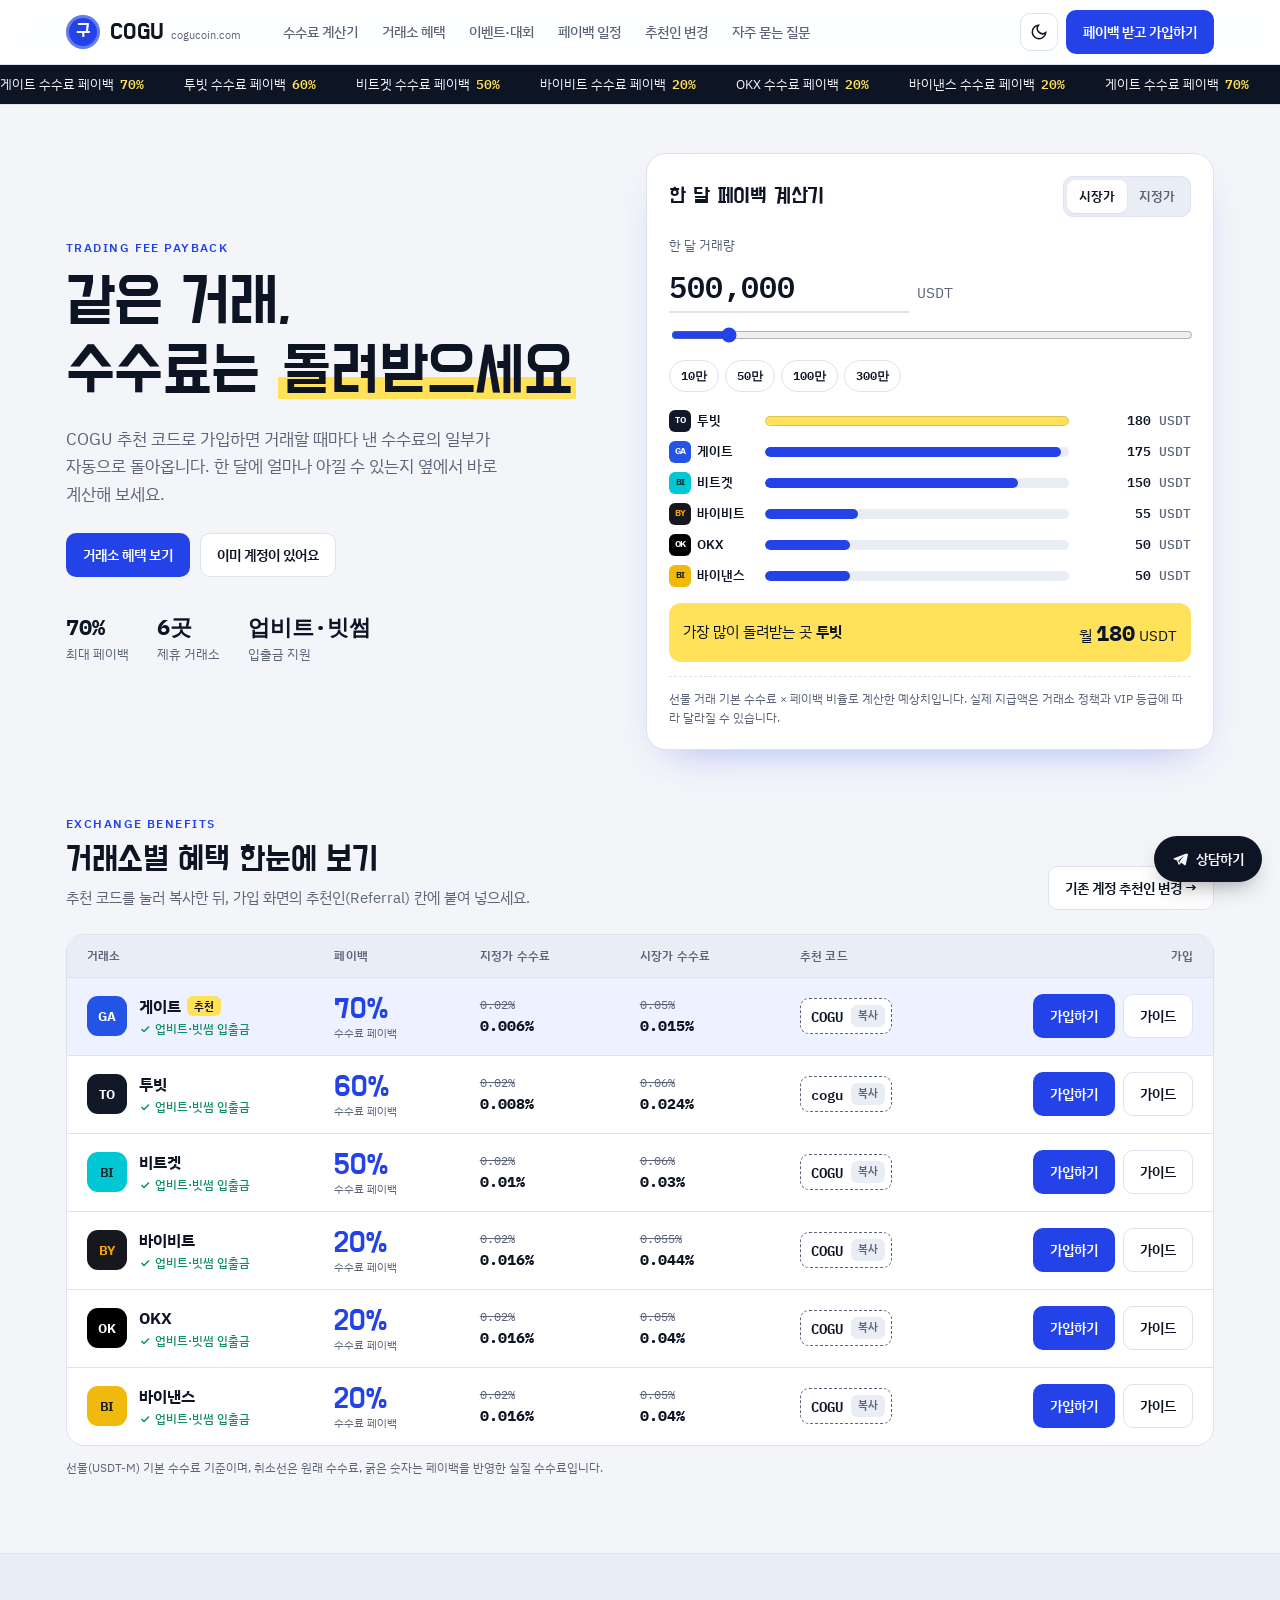
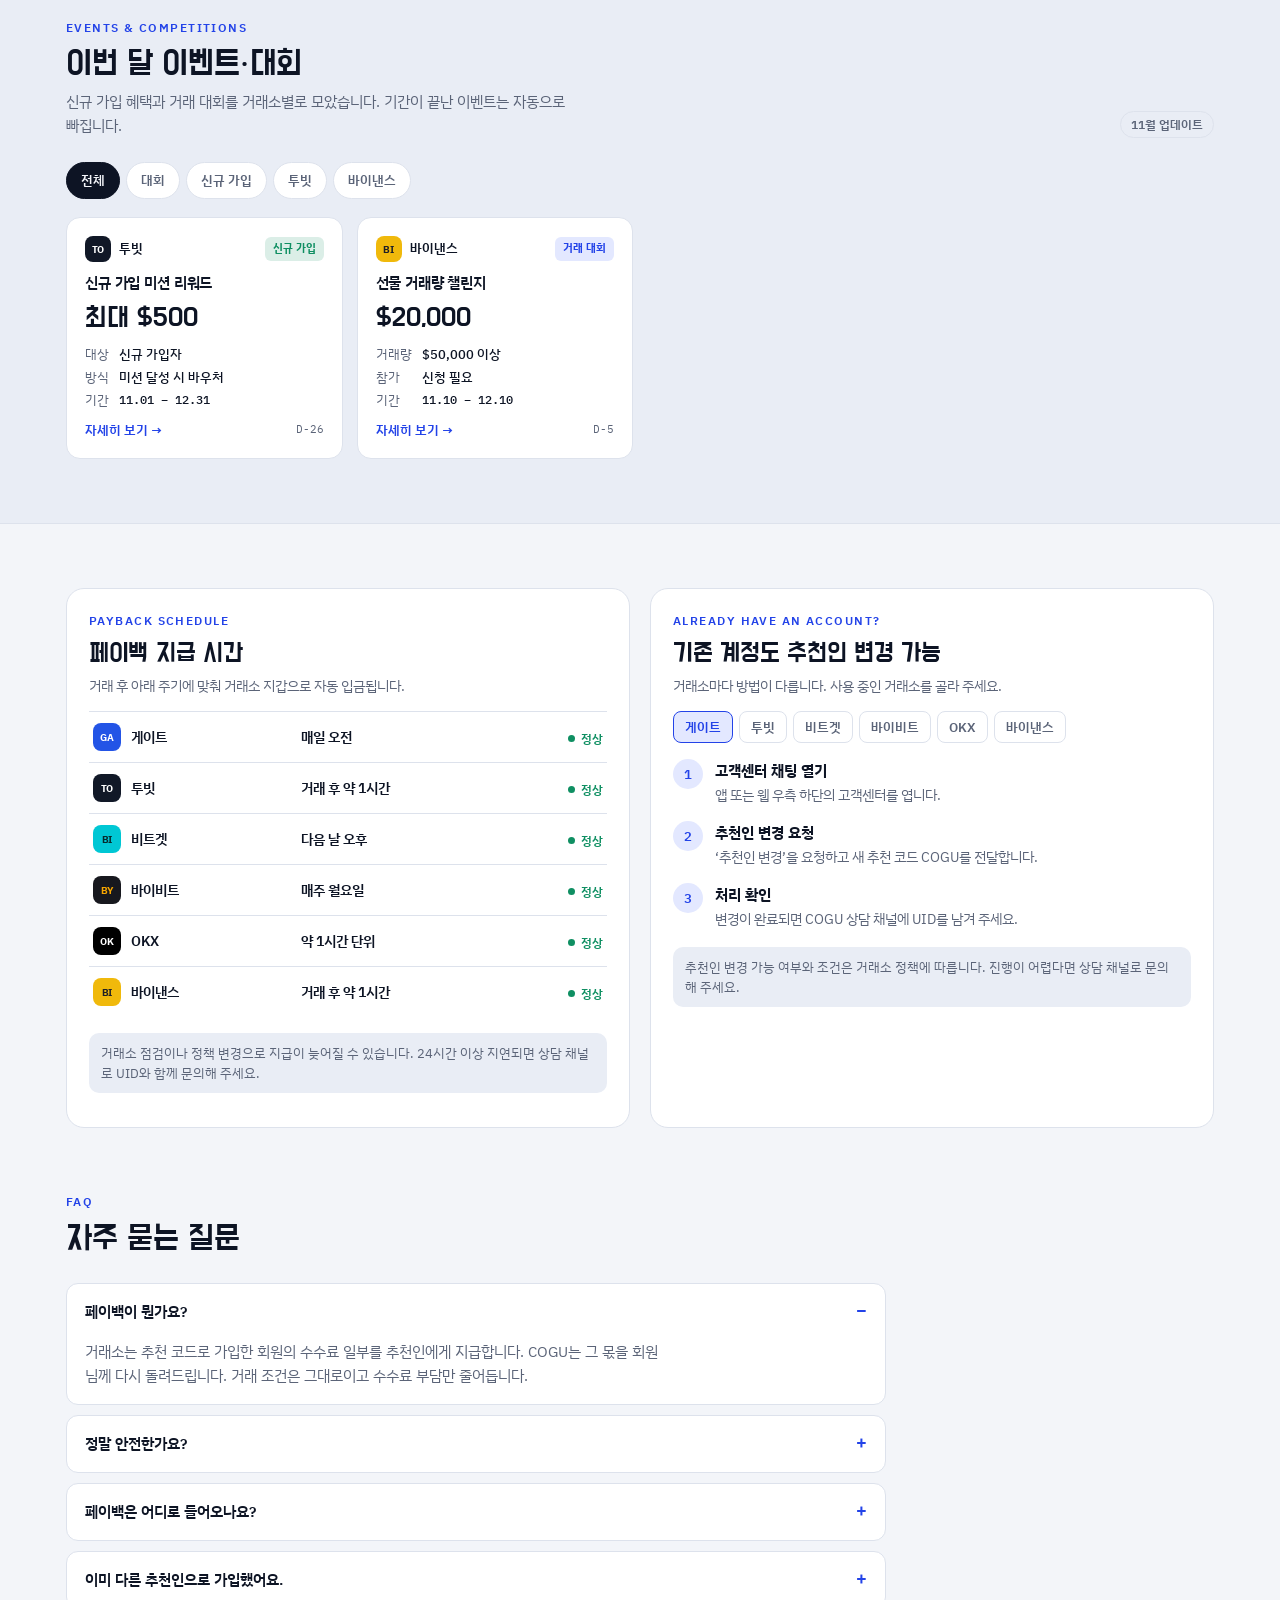
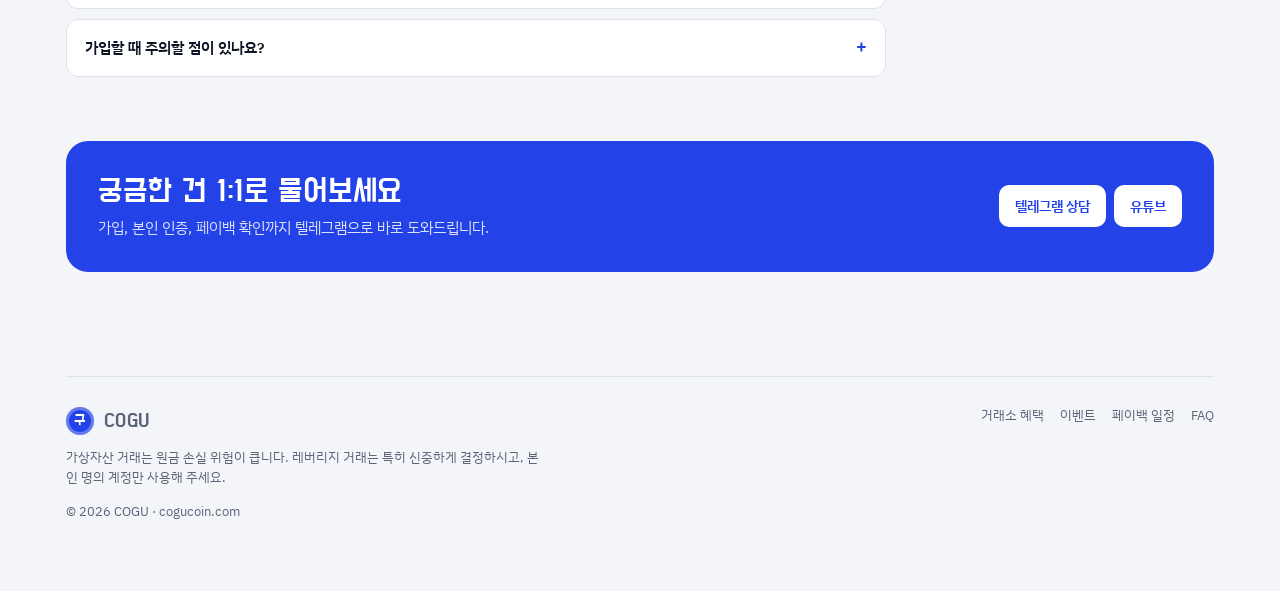
==== index.html @ 430186c8 "Add files via upload" ====
<!doctype html>
<html lang="ko">
<head>
<meta charset="utf-8">
<meta name="viewport" content="width=device-width, initial-scale=1, viewport-fit=cover">
<meta name="description" content="코구코인(COGU) - 거래소 수수료 페이백, 이벤트·대회, 추천 코드 안내">
<meta property="og:title" content="COGU 코구코인">
<meta property="og:description" content="같은 거래, 수수료는 돌려받으세요. 거래소별 페이백과 이벤트를 한눈에.">
<title>COGU 코구코인</title>
<link rel="preconnect" href="https://fonts.googleapis.com">
<link rel="preconnect" href="https://fonts.gstatic.com" crossorigin>
<link rel="stylesheet" href="https://fonts.googleapis.com/css2?family=Do+Hyeon&family=IBM+Plex+Mono:wght@500;600&family=IBM+Plex+Sans+KR:wght@400;500;600;700&display=swap">
<style>
/* Layout: 코발트 잉크 + 형광펜 하이라이트. 히어로 = 수수료 절약 계산기, 그 아래 거래소 표 → 이벤트 → 지급 일정 → 레퍼럴 변경 → FAQ */
:root{color-scheme:light;
  --bg:#F3F5F9; --surface:#FFFFFF; --sunk:#E9EDF5; --ink:#0D1424; --muted:#5B6478; --line:#DDE2EC;
  --accent:#2343E8; --accent-ink:#FFFFFF; --accent-soft:#E3E8FF;
  --mark:#FFE15A; --mark-ink:#0D1424; --good:#0F8F62;
  --f-display:"Do Hyeon","IBM Plex Sans KR","Apple SD Gothic Neo","Malgun Gothic",sans-serif;
  --f-body:"IBM Plex Sans KR","Apple SD Gothic Neo","Malgun Gothic",system-ui,sans-serif;
  --f-num:"IBM Plex Mono",ui-monospace,"SFMono-Regular",Menlo,monospace;
  --r:14px; --wrap:1180px;
}
@media (prefers-color-scheme:dark){:root:not([data-theme="light"]){
  --bg:#0A0F1C; --surface:#121A2C; --sunk:#0E1525; --ink:#E8ECF5; --muted:#98A2B8; --line:#24304A;
  --accent:#7088FF; --accent-ink:#0A0F1C; --accent-soft:#1B2650; --good:#3DD39A; color-scheme:dark}}
:root[data-theme="dark"]{
  --bg:#0A0F1C; --surface:#121A2C; --sunk:#0E1525; --ink:#E8ECF5; --muted:#98A2B8; --line:#24304A;
  --accent:#7088FF; --accent-ink:#0A0F1C; --accent-soft:#1B2650; --good:#3DD39A; color-scheme:dark}

*{box-sizing:border-box}
html{scroll-behavior:smooth;scroll-padding-top:84px}
body{margin:0;background:var(--bg);color:var(--ink);font-family:var(--f-body);font-size:15px;line-height:1.6;-webkit-font-smoothing:antialiased}
a{color:inherit}
button{font:inherit;color:inherit}
:focus-visible{outline:2px solid var(--accent);outline-offset:2px;border-radius:6px}
.wrap{max-width:var(--wrap);margin:0 auto;padding-left:max(16px,env(safe-area-inset-left,0px));padding-right:max(16px,env(safe-area-inset-right,0px))}
.num{font-family:var(--f-num);font-variant-numeric:tabular-nums}
.eyebrow{font-size:12px;font-weight:600;letter-spacing:.12em;color:var(--accent)}
h1,h2,h3{font-family:var(--f-display);font-weight:400;text-wrap:balance;margin:0;letter-spacing:-.01em}
h2{font-size:clamp(26px,3.4vw,34px);line-height:1.15}
.sec{padding-block:64px}
.sec-head{display:flex;justify-content:space-between;align-items:flex-end;gap:16px;flex-wrap:wrap;margin-bottom:24px}
.sec-head p{margin:6px 0 0;color:var(--muted);max-width:56ch}
.chip{display:inline-flex;align-items:center;gap:6px;font-size:12px;font-weight:600;padding:3px 10px;border-radius:999px;background:var(--sunk);color:var(--muted);border:1px solid var(--line)}

/* header */
body::before{content:"";position:fixed;inset:0 0 auto;height:env(safe-area-inset-top,0px);z-index:10;background:var(--surface)}
header{position:sticky;top:env(safe-area-inset-top,0px);z-index:9;background:color-mix(in srgb,var(--surface) 92%,transparent);backdrop-filter:blur(10px);border-bottom:1px solid var(--line)}
.nav{display:flex;align-items:center;gap:20px;height:64px}
.logo{display:flex;align-items:center;gap:10px;text-decoration:none}
.logo-mark{width:34px;height:34px;border-radius:50%;background:var(--accent);color:var(--accent-ink);display:grid;place-items:center;font-family:var(--f-display);font-size:19px;box-shadow:inset 0 0 0 3px color-mix(in srgb,var(--accent-ink) 30%,transparent)}
.logo-word{font-family:var(--f-display);font-size:24px;letter-spacing:.02em}
.logo-word small{font-family:var(--f-body);font-size:11px;color:var(--muted);margin-left:6px;letter-spacing:0}
.menu{display:flex;gap:4px;margin-left:12px}
.menu a{text-decoration:none;font-size:14px;font-weight:500;color:var(--muted);padding:8px 10px;border-radius:8px}
.menu a:hover{color:var(--ink);background:var(--sunk)}
.nav-right{margin-left:auto;display:flex;align-items:center;gap:8px}
.icon-btn{width:38px;height:38px;border-radius:10px;border:1px solid var(--line);background:var(--surface);display:grid;place-items:center;cursor:pointer}
.btn{display:inline-flex;align-items:center;justify-content:center;gap:6px;font-weight:600;font-size:14px;padding:10px 16px;border-radius:10px;text-decoration:none;border:1px solid transparent;cursor:pointer;white-space:nowrap}
.btn-primary{background:var(--accent);color:var(--accent-ink)}
.btn-primary:hover{filter:brightness(1.08)}
.btn-ghost{background:var(--surface);border-color:var(--line);color:var(--ink)}
.btn-ghost:hover{border-color:var(--muted)}
#menuBtn{display:none}
.mobile-menu{display:none;border-top:1px solid var(--line);padding-block:8px}
.mobile-menu a{display:block;padding:12px 4px;text-decoration:none;font-weight:500;border-bottom:1px solid var(--line)}
@media (max-width:920px){.menu,.nav-right .btn{display:none}#menuBtn{display:grid}.mobile-menu.open{display:block}}

/* ticker */
.ticker{border-bottom:1px solid var(--line);background:var(--ink);color:var(--bg);overflow:hidden}
.ticker-track{display:flex;gap:40px;width:max-content;padding-block:9px;animation:tick 38s linear infinite;font-size:13px}
.ticker-track span{white-space:nowrap}
.ticker-track b{font-family:var(--f-num);color:var(--mark);font-weight:600;margin-left:6px}
@keyframes tick{to{transform:translateX(-50%)}}
@media (prefers-reduced-motion:reduce){.ticker-track{animation:none}}

/* hero */
.hero{padding-block:48px 32px}
.hero-grid{display:grid;grid-template-columns:1fr 1.05fr;gap:40px;align-items:center}
.hero h1{font-size:clamp(38px,5.6vw,64px);line-height:1.08}
.hl{background:linear-gradient(transparent 58%,var(--mark) 58%,var(--mark) 92%,transparent 92%);padding:0 4px;color:inherit}
.hero p.lead{font-size:17px;color:var(--muted);max-width:44ch;margin:18px 0 26px}
.hero-actions{display:flex;gap:10px;flex-wrap:wrap}
.hero-facts{display:flex;gap:28px;margin-top:32px;flex-wrap:wrap}
.hero-facts div{display:flex;flex-direction:column}
.hero-facts b{font-family:var(--f-num);font-size:22px}
.hero-facts span{font-size:13px;color:var(--muted)}
@media (max-width:920px){.hero-grid{grid-template-columns:1fr}}

/* calculator */
.calc{background:var(--surface);border:1px solid var(--line);border-radius:20px;padding:22px;box-shadow:0 18px 40px -24px color-mix(in srgb,var(--accent) 45%,transparent)}
.calc-top{display:flex;justify-content:space-between;align-items:center;gap:12px;flex-wrap:wrap}
.calc h3{font-size:22px}
.seg{display:inline-flex;background:var(--sunk);border-radius:10px;padding:3px;border:1px solid var(--line)}
.seg button{border:0;background:none;padding:6px 12px;border-radius:8px;font-size:13px;font-weight:600;color:var(--muted);cursor:pointer}
.seg button[aria-pressed="true"]{background:var(--surface);color:var(--ink);box-shadow:0 1px 2px rgba(0,0,0,.08)}
.vol{margin-top:18px}
.vol label{font-size:13px;color:var(--muted);display:block;margin-bottom:6px}
.vol-row{display:flex;align-items:baseline;gap:8px;flex-wrap:wrap}
.vol-input{font-family:var(--f-num);font-size:30px;font-weight:600;width:100%;max-width:240px;border:0;border-bottom:2px solid var(--line);background:transparent;color:var(--ink);padding:2px 0;font-variant-numeric:tabular-nums}
.vol-input:focus{outline:none;border-bottom-color:var(--accent)}
.vol-row .unit{font-family:var(--f-num);color:var(--muted)}
.presets{display:flex;gap:6px;margin-top:10px;flex-wrap:wrap}
.presets button{border:1px solid var(--line);background:var(--surface);border-radius:999px;font-size:12px;font-weight:600;padding:5px 11px;cursor:pointer;font-family:var(--f-num)}
.presets button:hover{border-color:var(--accent);color:var(--accent)}
input[type=range]{width:100%;margin-top:14px;accent-color:var(--accent)}
.bars{display:flex;flex-direction:column;gap:9px;margin-top:18px}
.bar{display:grid;grid-template-columns:86px 1fr 112px;align-items:center;gap:10px;font-size:13px}
.bar-name{font-weight:600;display:flex;align-items:center;gap:6px;min-width:0}
.bar-track{height:10px;background:var(--sunk);border-radius:99px;overflow:hidden}
.bar-fill{height:100%;background:var(--accent);border-radius:99px;transition:width .35s ease}
.bar.top .bar-fill{background:var(--mark);box-shadow:inset 0 0 0 1px color-mix(in srgb,var(--mark-ink) 15%,transparent)}
.bar-val{text-align:right;font-family:var(--f-num);font-variant-numeric:tabular-nums;font-weight:600}
.calc-note{margin-top:14px;font-size:12px;color:var(--muted);border-top:1px dashed var(--line);padding-top:12px}
.calc-sum{display:flex;justify-content:space-between;align-items:center;gap:10px;margin-top:16px;background:var(--mark);color:var(--mark-ink);border-radius:12px;padding:12px 14px;flex-wrap:wrap}
.calc-sum b{font-family:var(--f-num);font-size:22px}
@media (max-width:420px){.bar{grid-template-columns:70px 1fr 92px;font-size:12px}}

/* exchange table */
.xtable{background:var(--surface);border:1px solid var(--line);border-radius:18px;overflow:hidden}
.xrow{display:grid;grid-template-columns:minmax(170px,1.6fr) 0.9fr 1fr 1fr 1.1fr 1.5fr;align-items:center;gap:14px;padding:16px 20px;border-top:1px solid var(--line)}
.xrow.head{border-top:0;background:var(--sunk);font-size:12px;font-weight:600;color:var(--muted);padding-block:11px;letter-spacing:.02em}
.xrow.pick{background:color-mix(in srgb,var(--accent-soft) 60%,var(--surface))}
.xname{display:flex;align-items:center;gap:12px;min-width:0}
.mono{width:40px;height:40px;border-radius:11px;display:grid;place-items:center;font-weight:700;font-size:13px;flex:none;letter-spacing:-.02em}
.xname b{display:block;font-size:16px}
.xname small{display:flex;align-items:center;gap:4px;font-size:12px;color:var(--good);font-weight:500}
.badge{font-size:11px;font-weight:700;background:var(--mark);color:var(--mark-ink);padding:2px 7px;border-radius:6px;margin-left:6px;vertical-align:2px}
.pb{font-family:var(--f-display);font-size:30px;line-height:1;color:var(--accent)}
.pb small{display:block;font-family:var(--f-body);font-size:11px;color:var(--muted);margin-top:4px}
.fee{display:flex;flex-direction:column;font-family:var(--f-num);font-variant-numeric:tabular-nums}
.fee s{font-size:12px;color:var(--muted)}
.fee b{font-size:15px}
.fee .lbl{display:none;font-family:var(--f-body);font-size:11px;color:var(--muted)}
.code{display:inline-flex;align-items:center;gap:8px;border:1px dashed var(--muted);border-radius:9px;padding:6px 6px 6px 10px;font-family:var(--f-num);font-weight:600;font-size:14px;background:var(--surface);cursor:pointer;justify-self:start}
.code:hover{border-color:var(--accent);border-style:solid}
.code em{font-style:normal;font-family:var(--f-body);font-size:11px;font-weight:600;background:var(--sunk);padding:2px 7px;border-radius:6px;color:var(--muted)}
.code.copied em{background:var(--good);color:#fff}
.xact{display:flex;gap:8px;justify-content:flex-end}
@media (max-width:920px){
  .xrow.head{display:none}
  .xrow{grid-template-columns:1fr auto;grid-template-areas:"n p" "f1 f2" "c c" "a a";gap:12px 10px;padding:18px}
  .xname{grid-area:n}.pb{grid-area:p;text-align:right}
  .fee.mk{grid-area:f1}.fee.tk{grid-area:f2;text-align:right}
  .fee .lbl{display:block}
  .code{grid-area:c}.xact{grid-area:a;justify-content:stretch}.xact .btn{flex:1}
}
.table-note{font-size:12px;color:var(--muted);margin-top:12px}

/* events */
.filters{display:flex;gap:6px;flex-wrap:wrap;margin-bottom:18px}
.filters button{border:1px solid var(--line);background:var(--surface);border-radius:999px;padding:7px 14px;font-size:13px;font-weight:600;cursor:pointer;color:var(--muted)}
.filters button[aria-pressed="true"]{background:var(--ink);color:var(--bg);border-color:var(--ink)}
.events{display:grid;grid-template-columns:repeat(auto-fill,minmax(260px,1fr));gap:14px}
.ev{background:var(--surface);border:1px solid var(--line);border-radius:var(--r);padding:18px;display:flex;flex-direction:column;gap:10px;text-decoration:none;transition:transform .15s ease,border-color .15s ease}
.ev:hover{transform:translateY(-2px);border-color:var(--accent)}
.ev-top{display:flex;justify-content:space-between;align-items:center;gap:8px}
.ev-ex{display:flex;align-items:center;gap:8px;font-size:13px;font-weight:600}
.ev-ex .mono{width:26px;height:26px;border-radius:8px;font-size:10px}
.ev-type{font-size:11px;font-weight:700;padding:3px 8px;border-radius:6px}
.ev-type.comp{background:var(--accent-soft);color:var(--accent)}
.ev-type.new{background:color-mix(in srgb,var(--good) 15%,transparent);color:var(--good)}
.ev h3{font-family:var(--f-body);font-weight:600;font-size:15px;line-height:1.4}
.ev .prize{font-family:var(--f-display);font-size:28px;line-height:1.1}
.ev dl{display:grid;grid-template-columns:auto 1fr;gap:3px 10px;margin:0;font-size:12.5px}
.ev dt{color:var(--muted)}
.ev dd{margin:0;font-weight:500}
.ev .go{margin-top:auto;font-size:13px;font-weight:600;color:var(--accent)}
.ev .dday{font-family:var(--f-num);font-size:11px;color:var(--muted)}

/* schedule + referral */
.two{display:grid;grid-template-columns:1fr 1fr;gap:20px}
@media (max-width:920px){.two{grid-template-columns:1fr}}
.panel{background:var(--surface);border:1px solid var(--line);border-radius:18px;padding:22px;min-width:0}
.panel h2{font-size:26px}
.sched{width:100%;border-collapse:collapse;margin-top:14px;font-size:14px}
.sched td{padding:11px 4px;border-top:1px solid var(--line)}
.sched td:last-child{text-align:right}
.ok{display:inline-flex;align-items:center;gap:6px;font-size:12px;font-weight:600;color:var(--good)}
.ok::before{content:"";width:7px;height:7px;border-radius:50%;background:var(--good)}
.steps{list-style:none;padding:0;margin:16px 0 0;display:flex;flex-direction:column;gap:14px;counter-reset:s}
.steps li{display:grid;grid-template-columns:30px 1fr;gap:12px;counter-increment:s}
.steps li::before{content:counter(s);width:30px;height:30px;border-radius:50%;background:var(--accent-soft);color:var(--accent);display:grid;place-items:center;font-family:var(--f-num);font-weight:600;font-size:13px}
.steps b{display:block}
.steps span{color:var(--muted);font-size:13.5px}
.xtabs{display:flex;gap:6px;flex-wrap:wrap;margin-top:14px}
.xtabs button{border:1px solid var(--line);background:var(--surface);border-radius:8px;padding:5px 11px;font-size:12.5px;font-weight:600;cursor:pointer;color:var(--muted)}
.xtabs button[aria-pressed="true"]{border-color:var(--accent);color:var(--accent);background:var(--accent-soft)}
.warn{font-size:12.5px;color:var(--muted);background:var(--sunk);border-radius:10px;padding:10px 12px;margin-top:16px}

/* faq */
.faq{display:grid;gap:10px;max-width:820px}
.faq details{background:var(--surface);border:1px solid var(--line);border-radius:12px;padding:0 18px}
.faq summary{cursor:pointer;list-style:none;padding:16px 0;font-weight:600;display:flex;justify-content:space-between;gap:12px}
.faq summary::-webkit-details-marker{display:none}
.faq summary::after{content:"+";font-family:var(--f-num);color:var(--accent);font-size:18px;line-height:1}
.faq details[open] summary::after{content:"−"}
.faq p{margin:0 0 16px;color:var(--muted);max-width:65ch}

/* contact + footer */
.contact{background:var(--accent);color:var(--accent-ink);border-radius:22px;padding:32px;display:flex;justify-content:space-between;align-items:center;gap:20px;flex-wrap:wrap}
.contact h2{font-size:clamp(24px,3vw,32px)}
.contact p{margin:6px 0 0;opacity:.85}
.contact .links{display:flex;gap:8px;flex-wrap:wrap}
.contact .links a{background:var(--accent-ink);color:var(--accent);text-decoration:none;font-weight:600;padding:10px 16px;border-radius:10px;font-size:14px}
footer{padding-block:40px 56px;color:var(--muted);font-size:13px}
.foot{display:flex;justify-content:space-between;gap:24px;flex-wrap:wrap;border-top:1px solid var(--line);padding-top:28px}
.foot nav{display:flex;gap:16px;flex-wrap:wrap}
.foot nav a{text-decoration:none}
.foot nav a:hover{color:var(--ink)}
.risk{max-width:60ch;margin-top:10px}

.fab{position:fixed;right:calc(18px + env(safe-area-inset-right,0px));bottom:calc(18px + env(safe-area-inset-bottom,0px));z-index:8;background:var(--ink);color:var(--bg);text-decoration:none;font-weight:600;font-size:14px;padding:12px 18px;border-radius:999px;box-shadow:0 10px 24px -10px rgba(0,0,0,.45);display:flex;align-items:center;gap:8px}
.toast{position:fixed;left:50%;bottom:calc(24px + env(safe-area-inset-bottom,0px));transform:translateX(-50%);background:var(--ink);color:var(--bg);padding:10px 16px;border-radius:10px;font-size:13px;font-weight:600;z-index:20}
</style>
</head>
<body>

<header>
  <div class="wrap">
    <div class="nav">
      <a class="logo" href="#top" aria-label="COGU 홈">
        <span class="logo-mark">구</span>
        <span class="logo-word">COGU<small>cogucoin.com</small></span>
      </a>
      <nav class="menu" aria-label="주요 메뉴">
        <a href="#calc">수수료 계산기</a>
        <a href="#exchanges">거래소 혜택</a>
        <a href="#events">이벤트·대회</a>
        <a href="#payback">페이백 일정</a>
        <a href="#referral">추천인 변경</a>
        <a href="#faq">자주 묻는 질문</a>
      </nav>
      <div class="nav-right">
        <button class="icon-btn" id="themeBtn" aria-label="화면 테마 바꾸기">
          <svg width="18" height="18" viewBox="0 0 24 24" fill="none" stroke="currentColor" stroke-width="2" stroke-linecap="round"><path d="M21 12.8A9 9 0 1 1 11.2 3a7 7 0 0 0 9.8 9.8z"/></svg>
        </button>
        <a class="btn btn-primary" href="#exchanges">페이백 받고 가입하기</a>
        <button class="icon-btn" id="menuBtn" aria-label="메뉴 열기" aria-expanded="false">
          <svg width="18" height="18" viewBox="0 0 24 24" fill="none" stroke="currentColor" stroke-width="2" stroke-linecap="round"><path d="M4 7h16M4 12h16M4 17h16"/></svg>
        </button>
      </div>
    </div>
    <nav class="mobile-menu" id="mobileMenu" aria-label="모바일 메뉴">
      <a href="#calc">수수료 계산기</a><a href="#exchanges">거래소 혜택</a><a href="#events">이벤트·대회</a>
      <a href="#payback">페이백 일정</a><a href="#referral">추천인 변경</a><a href="#faq">자주 묻는 질문</a>
    </nav>
  </div>
</header>

<div class="ticker" aria-hidden="true"><div class="ticker-track" id="ticker"></div></div>

<main id="top">
  <section class="hero" id="calc">
    <div class="wrap hero-grid">
      <div>
        <div class="eyebrow">TRADING FEE PAYBACK</div>
        <h1 style="margin-top:12px">같은 거래,<br>수수료는 <span class="hl">돌려받으세요</span></h1>
        <p class="lead">COGU 추천 코드로 가입하면 거래할 때마다 낸 수수료의 일부가 자동으로 돌아옵니다. 한 달에 얼마나 아낄 수 있는지 옆에서 바로 계산해 보세요.</p>
        <div class="hero-actions">
          <a class="btn btn-primary" href="#exchanges">거래소 혜택 보기</a>
          <a class="btn btn-ghost" href="#referral">이미 계정이 있어요</a>
        </div>
        <div class="hero-facts">
          <div><b id="factMax">70%</b><span>최대 페이백</span></div>
          <div><b id="factCount">6곳</b><span>제휴 거래소</span></div>
          <div><b>업비트·빗썸</b><span>입출금 지원</span></div>
        </div>
      </div>

      <div class="calc" aria-labelledby="calcTitle">
        <div class="calc-top">
          <h3 id="calcTitle">한 달 페이백 계산기</h3>
          <div class="seg" role="group" aria-label="주문 방식">
            <button id="ordTaker" aria-pressed="true">시장가</button>
            <button id="ordMaker" aria-pressed="false">지정가</button>
          </div>
        </div>
        <div class="vol">
          <label for="volInput">한 달 거래량</label>
          <div class="vol-row">
            <input class="vol-input" id="volInput" inputmode="numeric" value="500,000" aria-describedby="volUnit">
            <span class="unit" id="volUnit">USDT</span>
          </div>
          <input type="range" id="volRange" min="10000" max="5000000" step="10000" value="500000" aria-label="거래량 조절">
          <div class="presets">
            <button data-v="100000">10만</button><button data-v="500000">50만</button><button data-v="1000000">100만</button><button data-v="3000000">300만</button>
          </div>
        </div>
        <div class="bars" id="bars"></div>
        <div class="calc-sum">
          <span>가장 많이 돌려받는 곳 <b id="bestName" style="font-family:var(--f-body);font-size:15px"></b></span>
          <span>월 <b id="bestVal"></b> USDT</span>
        </div>
        <div class="calc-note">선물 거래 기본 수수료 × 페이백 비율로 계산한 예상치입니다. 실제 지급액은 거래소 정책과 VIP 등급에 따라 달라질 수 있습니다.</div>
      </div>
    </div>
  </section>

  <section class="sec" id="exchanges" style="padding-top:32px">
    <div class="wrap">
      <div class="sec-head">
        <div>
          <div class="eyebrow">EXCHANGE BENEFITS</div>
          <h2 style="margin-top:8px">거래소별 혜택 한눈에 보기</h2>
          <p>추천 코드를 눌러 복사한 뒤, 가입 화면의 추천인(Referral) 칸에 붙여 넣으세요.</p>
        </div>
        <a class="btn btn-ghost" href="#referral">기존 계정 추천인 변경 →</a>
      </div>
      <div class="xtable" role="table" aria-label="거래소 혜택 비교">
        <div class="xrow head" role="row">
          <span role="columnheader">거래소</span><span role="columnheader">페이백</span><span role="columnheader">지정가 수수료</span><span role="columnheader">시장가 수수료</span><span role="columnheader">추천 코드</span><span role="columnheader" style="text-align:right">가입</span>
        </div>
        <div id="xrows"></div>
      </div>
      <p class="table-note">선물(USDT-M) 기본 수수료 기준이며, 취소선은 원래 수수료, 굵은 숫자는 페이백을 반영한 실질 수수료입니다.</p>
    </div>
  </section>

  <section class="sec" id="events" style="background:var(--sunk);border-block:1px solid var(--line)">
    <div class="wrap">
      <div class="sec-head">
        <div>
          <div class="eyebrow">EVENTS &amp; COMPETITIONS</div>
          <h2 style="margin-top:8px">이번 달 이벤트·대회</h2>
          <p>신규 가입 혜택과 거래 대회를 거래소별로 모았습니다. 기간이 끝난 이벤트는 자동으로 빠집니다.</p>
        </div>
        <span class="chip">11월 업데이트</span>
      </div>
      <div class="filters" id="filters" role="group" aria-label="이벤트 필터"></div>
      <div class="events" id="eventList"></div>
    </div>
  </section>

  <section class="sec">
    <div class="wrap two">
      <div class="panel" id="payback">
        <div class="eyebrow">PAYBACK SCHEDULE</div>
        <h2 style="margin-top:8px">페이백 지급 시간</h2>
        <p style="color:var(--muted);margin:6px 0 0;font-size:14px">거래 후 아래 주기에 맞춰 거래소 지갑으로 자동 입금됩니다.</p>
        <table class="sched"><tbody id="schedRows"></tbody></table>
        <p class="warn">거래소 점검이나 정책 변경으로 지급이 늦어질 수 있습니다. 24시간 이상 지연되면 상담 채널로 UID와 함께 문의해 주세요.</p>
      </div>

      <div class="panel" id="referral">
        <div class="eyebrow">ALREADY HAVE AN ACCOUNT?</div>
        <h2 style="margin-top:8px">기존 계정도 추천인 변경 가능</h2>
        <p style="color:var(--muted);margin:6px 0 0;font-size:14px">거래소마다 방법이 다릅니다. 사용 중인 거래소를 골라 주세요.</p>
        <div class="xtabs" id="refTabs" role="group" aria-label="거래소 선택"></div>
        <ol class="steps" id="refSteps"></ol>
        <p class="warn">추천인 변경 가능 여부와 조건은 거래소 정책에 따릅니다. 진행이 어렵다면 상담 채널로 문의해 주세요.</p>
      </div>
    </div>
  </section>

  <section class="sec" id="faq" style="padding-top:0">
    <div class="wrap">
      <div class="sec-head"><div><div class="eyebrow">FAQ</div><h2 style="margin-top:8px">자주 묻는 질문</h2></div></div>
      <div class="faq">
        <details open><summary>페이백이 뭔가요?</summary><p>거래소는 추천 코드로 가입한 회원의 수수료 일부를 추천인에게 지급합니다. COGU는 그 몫을 회원님께 다시 돌려드립니다. 거래 조건은 그대로이고 수수료 부담만 줄어듭니다.</p></details>
        <details><summary>정말 안전한가요?</summary><p>모든 혜택은 각 거래소의 공식 파트너 프로그램을 통해 지급됩니다. COGU는 회원님의 계정, 비밀번호, 자산에 접근하지 않으며, 그런 정보를 요청하지도 않습니다.</p></details>
        <details><summary>페이백은 어디로 들어오나요?</summary><p>가입한 거래소 계정의 지갑으로 직접 들어옵니다. 지급 주기는 위의 페이백 지급 시간 표를 확인해 주세요.</p></details>
        <details><summary>이미 다른 추천인으로 가입했어요.</summary><p>일부 거래소는 고객센터를 통한 추천인 변경을 지원합니다. 추천인 변경 안내에서 거래소를 선택해 방법을 확인해 주세요.</p></details>
        <details><summary>가입할 때 주의할 점이 있나요?</summary><p>반드시 본인 명의 정보로 가입하고 본인 인증(KYC)을 완료해 주세요. 타인 명의 계정은 페이백 지급이 제한되고 계정이 정지될 수 있습니다.</p></details>
      </div>
    </div>
  </section>

  <section class="sec" style="padding-top:0">
    <div class="wrap">
      <div class="contact">
        <div>
          <h2>궁금한 건 1:1로 물어보세요</h2>
          <p>가입, 본인 인증, 페이백 확인까지 텔레그램으로 바로 도와드립니다.</p>
        </div>
        <div class="links">
          <a href="https://t.me/cogucoin" target="_blank" rel="noopener">텔레그램 상담</a>
          <a href="https://www.youtube.com/@cogucoin" target="_blank" rel="noopener">유튜브</a>
        </div>
      </div>
    </div>
  </section>
</main>

<footer>
  <div class="wrap">
    <div class="foot">
      <div>
        <a class="logo" href="#top"><span class="logo-mark" style="width:28px;height:28px;font-size:15px">구</span><span class="logo-word" style="font-size:20px">COGU</span></a>
        <p class="risk">가상자산 거래는 원금 손실 위험이 큽니다. 레버리지 거래는 특히 신중하게 결정하시고, 본인 명의 계정만 사용해 주세요.</p>
        <p>© 2026 COGU · cogucoin.com</p>
      </div>
      <nav aria-label="하단 메뉴">
        <a href="#exchanges">거래소 혜택</a><a href="#events">이벤트</a><a href="#payback">페이백 일정</a><a href="#faq">FAQ</a>
      </nav>
    </div>
  </div>
</footer>

<a class="fab" href="https://t.me/cogucoin" target="_blank" rel="noopener">
  <svg width="16" height="16" viewBox="0 0 24 24" fill="currentColor"><path d="M21.5 3.6 2.9 10.8c-1 .4-1 1.6.1 1.9l4.7 1.5 1.8 5.6c.3.8 1.3 1 1.9.4l2.6-2.5 4.9 3.6c.7.5 1.6.1 1.8-.7l3.2-15.1c.2-1-.7-1.8-1.7-1.4zM9.7 14.3l8.6-7.6-6.9 8.7-.3 3.3-1.4-4.4z"/></svg>
  상담하기
</a>
<div class="toast" id="toast" hidden></div>

<script>
/* ===== 여기만 고치면 사이트 내용이 바뀝니다 ===== */
// code: 본인 추천 코드 / link: 본인 레퍼럴 가입 링크 / maker·taker: 기본 수수료(%) / payback: 페이백 비율(%)
const EXCHANGES = [
  {id:"gate",    name:"Gate",    ko:"게이트",   color:"#2354E6", fg:"#fff", payback:70, maker:0.02, taker:0.05,  code:"COGU",    link:"https://www.gate.com/", pick:true, schedule:"매일 오전"},
  {id:"toobit",  name:"Toobit",  ko:"투빗",     color:"#111827", fg:"#fff", payback:60, maker:0.02, taker:0.06,  code:"cogu",    link:"https://www.toobit.com/", schedule:"거래 후 약 1시간"},
  {id:"bitget",  name:"Bitget",  ko:"비트겟",   color:"#00C7D4", fg:"#062a2c", payback:50, maker:0.02, taker:0.06, code:"COGU",   link:"https://www.bitget.com/", schedule:"다음 날 오후"},
  {id:"bybit",   name:"Bybit",   ko:"바이비트", color:"#17181E", fg:"#F7A600", payback:20, maker:0.02, taker:0.055, code:"COGU",  link:"https://www.bybit.com/", schedule:"매주 월요일"},
  {id:"okx",     name:"OKX",     ko:"OKX",      color:"#000000", fg:"#fff", payback:20, maker:0.02, taker:0.05,  code:"COGU",    link:"https://www.okx.com/", schedule:"약 1시간 단위"},
  {id:"binance", name:"Binance", ko:"바이낸스", color:"#F0B90B", fg:"#1E2026", payback:20, maker:0.02, taker:0.05, code:"COGU",   link:"https://www.binance.com/", schedule:"거래 후 약 1시간"}
];
// type: "comp"(대회) 또는 "new"(신규 가입) / end 날짜가 지나면 자동으로 숨겨집니다
const EVENTS = [
  {ex:"gate",    type:"comp", title:"11월 선물 개인 거래 대회", prize:"$100,000", start:"2026-11-01", end:"2026-11-30", cond:[["참가 조건","선물 자산 $200 이상"],["거래량","$100,000 이상"]], link:"https://www.gate.com/"},
  {ex:"toobit",  type:"new",  title:"신규 가입 미션 리워드",     prize:"최대 $500",  start:"2026-11-01", end:"2026-12-31", cond:[["대상","신규 가입자"],["방식","미션 달성 시 바우처"]], link:"https://www.toobit.com/"},
  {ex:"bitget",  type:"comp", title:"11월 개인 트레이딩 대회",   prize:"$50,000",   start:"2026-11-01", end:"2026-11-30", cond:[["참가 조건","선물 자산 $100 이상"],["거래량","$200,000 이상"]], link:"https://www.bitget.com/"},
  {ex:"bybit",   type:"new",  title:"첫 입금 리워드",            prize:"20 USDT",   start:"2026-11-03", end:"2026-11-30", cond:[["조건","100 USDT 이상 입금"],["인원","선착순 지급"]], link:"https://www.bybit.com/"},
  {ex:"okx",     type:"new",  title:"입금·거래 리워드",          prize:"최대 $200", start:"2026-11-01", end:"2026-11-30", cond:[["대상","신규 가입자"],["방식","입금 후 거래 미션"]], link:"https://www.okx.com/"},
  {ex:"binance", type:"comp", title:"선물 거래량 챌린지",        prize:"$20,000",   start:"2026-11-10", end:"2026-12-10", cond:[["거래량","$50,000 이상"],["참가","신청 필요"]], link:"https://www.binance.com/"}
];
const REF_STEPS = {
  gate:   [["고객센터 채팅 열기","앱 또는 웹 우측 하단의 고객센터를 엽니다."],["추천인 변경 요청","‘추천인 변경’을 요청하고 새 추천 코드 COGU를 전달합니다."],["처리 확인","변경이 완료되면 COGU 상담 채널에 UID를 남겨 주세요."]],
  toobit: [["고객센터 문의","Toobit 고객센터에 추천인 변경을 요청합니다."],["코드 전달","새 추천 코드 cogu와 본인 UID를 전달합니다."],["완료 확인","처리 후 COGU 상담 채널에 UID를 남겨 주세요."]],
  bitget: [["정책 확인","Bitget은 기존 계정의 추천인 변경을 제한하는 경우가 있습니다."],["고객센터 문의","가능 여부를 고객센터에서 먼저 확인합니다."],["상담 요청","어렵다면 COGU 상담 채널로 문의해 주세요."]],
  bybit:  [["고객센터 문의","Bybit 고객센터에 추천인 변경 가능 여부를 문의합니다."],["코드 전달","가능하다면 새 추천 코드 COGU를 전달합니다."],["완료 확인","처리 후 COGU 상담 채널에 UID를 남겨 주세요."]],
  okx:    [["고객센터 문의","OKX 고객센터에 추천인 변경을 요청합니다."],["코드 전달","새 추천 코드 COGU와 UID를 전달합니다."],["완료 확인","처리 후 COGU 상담 채널에 UID를 남겨 주세요."]],
  binance:[["정책 확인","Binance는 추천인 변경 조건이 까다로운 편입니다."],["고객센터 문의","가능 여부를 고객센터에서 먼저 확인합니다."],["상담 요청","방법이 막히면 COGU 상담 채널로 문의해 주세요."]]
};
/* ===== 설정 끝 ===== */

const $ = s => document.querySelector(s);
const byId = Object.fromEntries(EXCHANGES.map(e => [e.id, e]));
const mono = (e, cls="mono") => `<span class="${cls}" style="background:${e.color};color:${e.fg}">${e.name.slice(0,2).toUpperCase()}</span>`;
const fmtPct = n => (+n.toFixed(4)).toString() + "%";
const fmtNum = n => Math.round(n).toLocaleString("ko-KR");
function toast(msg){const t=$("#toast");t.textContent=msg;t.hidden=false;clearTimeout(toast._t);toast._t=setTimeout(()=>t.hidden=true,1800)}

/* ticker */
const tick = EXCHANGES.map(e=>`<span>${e.ko} 수수료 페이백<b>${e.payback}%</b></span>`).join("");
$("#ticker").innerHTML = tick + tick;
$("#factMax").textContent = Math.max(...EXCHANGES.map(e=>e.payback)) + "%";
$("#factCount").textContent = EXCHANGES.length + "곳";

/* exchange table */
$("#xrows").innerHTML = EXCHANGES.map(e => {
  const rm = e.maker*(1-e.payback/100), rt = e.taker*(1-e.payback/100);
  return `<div class="xrow${e.pick?" pick":""}" role="row">
    <div class="xname" role="cell">${mono(e)}<div style="min-width:0"><b>${e.ko}${e.pick?'<span class="badge">추천</span>':""}</b><small><svg width="12" height="12" viewBox="0 0 24 24" fill="none" stroke="currentColor" stroke-width="3"><path d="M5 12l5 5L20 7"/></svg>업비트·빗썸 입출금</small></div></div>
    <div class="pb" role="cell">${e.payback}%<small>수수료 페이백</small></div>
    <div class="fee mk" role="cell"><span class="lbl">지정가</span><s>${fmtPct(e.maker)}</s><b>${fmtPct(rm)}</b></div>
    <div class="fee tk" role="cell"><span class="lbl">시장가</span><s>${fmtPct(e.taker)}</s><b>${fmtPct(rt)}</b></div>
    <button class="code" role="cell" data-code="${e.code}" aria-label="${e.ko} 추천 코드 ${e.code} 복사">${e.code}<em>복사</em></button>
    <div class="xact" role="cell"><a class="btn btn-primary" href="${e.link}" target="_blank" rel="noopener">가입하기</a><a class="btn btn-ghost" href="#referral" data-ref="${e.id}">가이드</a></div>
  </div>`}).join("");

document.addEventListener("click", ev => {
  const c = ev.target.closest(".code");
  if (c) {
    const code = c.dataset.code;
    const done = () => {c.classList.add("copied");c.querySelector("em").textContent="복사됨";toast(`추천 코드 ${code} 복사됨`);setTimeout(()=>{c.classList.remove("copied");c.querySelector("em").textContent="복사"},1600)};
    try { navigator.clipboard.writeText(code).then(done).catch(()=>{selectText(c);toast("코드를 길게 눌러 복사해 주세요")}); }
    catch(_) { selectText(c); toast("코드를 길게 눌러 복사해 주세요"); }
  }
  const g = ev.target.closest("[data-ref]");
  if (g) setRef(g.dataset.ref);
});
function selectText(el){const r=document.createRange();r.selectNodeContents(el.firstChild||el);const s=getSelection();s.removeAllRanges();s.addRange(r)}

/* calculator */
let vol = 500000, mode = "taker";
function renderCalc(){
  const rows = EXCHANGES.map(e => ({e, v: vol * (mode==="taker"?e.taker:e.maker)/100 * e.payback/100})).sort((a,b)=>b.v-a.v);
  const max = rows[0].v || 1;
  $("#bars").innerHTML = rows.map((r,i)=>`<div class="bar${i===0?" top":""}"><span class="bar-name">${mono(r.e,"mono")}${r.e.ko}</span><div class="bar-track"><div class="bar-fill" style="width:${Math.max(2,r.v/max*100)}%"></div></div><span class="bar-val">${fmtNum(r.v)} <span style="color:var(--muted);font-weight:500">USDT</span></span></div>`).join("");
  document.querySelectorAll(".bar .mono").forEach(m=>{m.style.width="22px";m.style.height="22px";m.style.fontSize="9px";m.style.borderRadius="6px"});
  $("#bestName").textContent = rows[0].e.ko;
  $("#bestVal").textContent = fmtNum(rows[0].v);
}
function setVol(v, from){
  vol = Math.max(0, Math.min(100000000, v||0));
  if (from!=="input") $("#volInput").value = vol.toLocaleString("ko-KR");
  if (from!=="range") $("#volRange").value = Math.min(5000000, vol);
  renderCalc();
}
$("#volInput").addEventListener("input", e => {
  const raw = e.target.value.replace(/[^0-9]/g,"");
  e.target.value = raw ? (+raw).toLocaleString("ko-KR") : "";
  setVol(+raw, "input");
});
$("#volRange").addEventListener("input", e => setVol(+e.target.value, "range"));
document.querySelectorAll(".presets button").forEach(b => b.addEventListener("click", () => setVol(+b.dataset.v)));
[["#ordTaker","taker"],["#ordMaker","maker"]].forEach(([s,m]) => $(s).addEventListener("click", () => {
  mode = m; $("#ordTaker").setAttribute("aria-pressed", m==="taker"); $("#ordMaker").setAttribute("aria-pressed", m==="maker"); renderCalc();
}));
renderCalc();

/* events */
const today = new Date(); today.setHours(0,0,0,0);
const live = EVENTS.filter(ev => new Date(ev.end+"T23:59:59") >= today);
let filt = "all";
const used = [...new Set(live.map(e=>e.ex))];
const fdefs = [["all","전체"],["comp","대회"],["new","신규 가입"],...used.map(id=>[id,byId[id].ko])];
$("#filters").innerHTML = fdefs.map(([k,l])=>`<button data-f="${k}" aria-pressed="${k==="all"}">${l}</button>`).join("");
$("#filters").addEventListener("click", e => {
  const b = e.target.closest("button"); if(!b) return;
  filt = b.dataset.f;
  $("#filters").querySelectorAll("button").forEach(x=>x.setAttribute("aria-pressed", x===b));
  renderEvents();
});
function dday(end){const d=Math.ceil((new Date(end+"T23:59:59")-new Date())/864e5);return d<=0?"오늘 마감":`D-${d}`}
function renderEvents(){
  const list = live.filter(ev => filt==="all" || ev.type===filt || ev.ex===filt);
  $("#eventList").innerHTML = list.length ? list.map(ev => {
    const e = byId[ev.ex];
    return `<a class="ev" href="${ev.link}" target="_blank" rel="noopener">
      <div class="ev-top"><span class="ev-ex">${mono(e)}${e.ko}</span><span class="ev-type ${ev.type}">${ev.type==="comp"?"거래 대회":"신규 가입"}</span></div>
      <h3>${ev.title}</h3>
      <div class="prize">${ev.prize}</div>
      <dl>${ev.cond.map(([k,v])=>`<dt>${k}</dt><dd>${v}</dd>`).join("")}<dt>기간</dt><dd class="num" style="font-size:12px">${ev.start.slice(5).replace("-",".")} – ${ev.end.slice(5).replace("-",".")}</dd></dl>
      <div style="display:flex;justify-content:space-between;align-items:center;margin-top:auto"><span class="go">자세히 보기 →</span><span class="dday">${dday(ev.end)}</span></div>
    </a>`}).join("") : `<p style="color:var(--muted)">진행 중인 이벤트가 없습니다.</p>`;
}
renderEvents();

/* schedule */
$("#schedRows").innerHTML = EXCHANGES.map(e=>`<tr><td><span style="display:inline-flex;align-items:center;gap:10px;font-weight:600">${mono(e)}${e.ko}</span></td><td style="font-weight:600">${e.schedule}</td><td><span class="ok">정상</span></td></tr>`).join("");
document.querySelectorAll("#schedRows .mono").forEach(m=>{m.style.width="28px";m.style.height="28px";m.style.fontSize="10px";m.style.borderRadius="8px"});

/* referral change */
$("#refTabs").innerHTML = EXCHANGES.map((e,i)=>`<button data-x="${e.id}" aria-pressed="${i===0}">${e.ko}</button>`).join("");
function setRef(id){
  $("#refTabs").querySelectorAll("button").forEach(b=>b.setAttribute("aria-pressed", b.dataset.x===id));
  $("#refSteps").innerHTML = (REF_STEPS[id]||[]).map(([t,d])=>`<li><div><b>${t}</b><span>${d}</span></div></li>`).join("");
}
$("#refTabs").addEventListener("click", e => {const b=e.target.closest("button"); if(b) setRef(b.dataset.x)});
setRef(EXCHANGES[0].id);

/* theme + menu */
$("#themeBtn").addEventListener("click", () => {
  const root = document.documentElement;
  const dark = root.dataset.theme ? root.dataset.theme==="dark" : matchMedia("(prefers-color-scheme: dark)").matches;
  root.dataset.theme = dark ? "light" : "dark";
});
$("#menuBtn").addEventListener("click", () => {
  const m = $("#mobileMenu"), open = !m.classList.contains("open");
  m.classList.toggle("open", open); $("#menuBtn").setAttribute("aria-expanded", open);
});
$("#mobileMenu").addEventListener("click", e => { if (e.target.tagName==="A") { $("#mobileMenu").classList.remove("open"); $("#menuBtn").setAttribute("aria-expanded","false"); } });
</script>
</body>
</html>
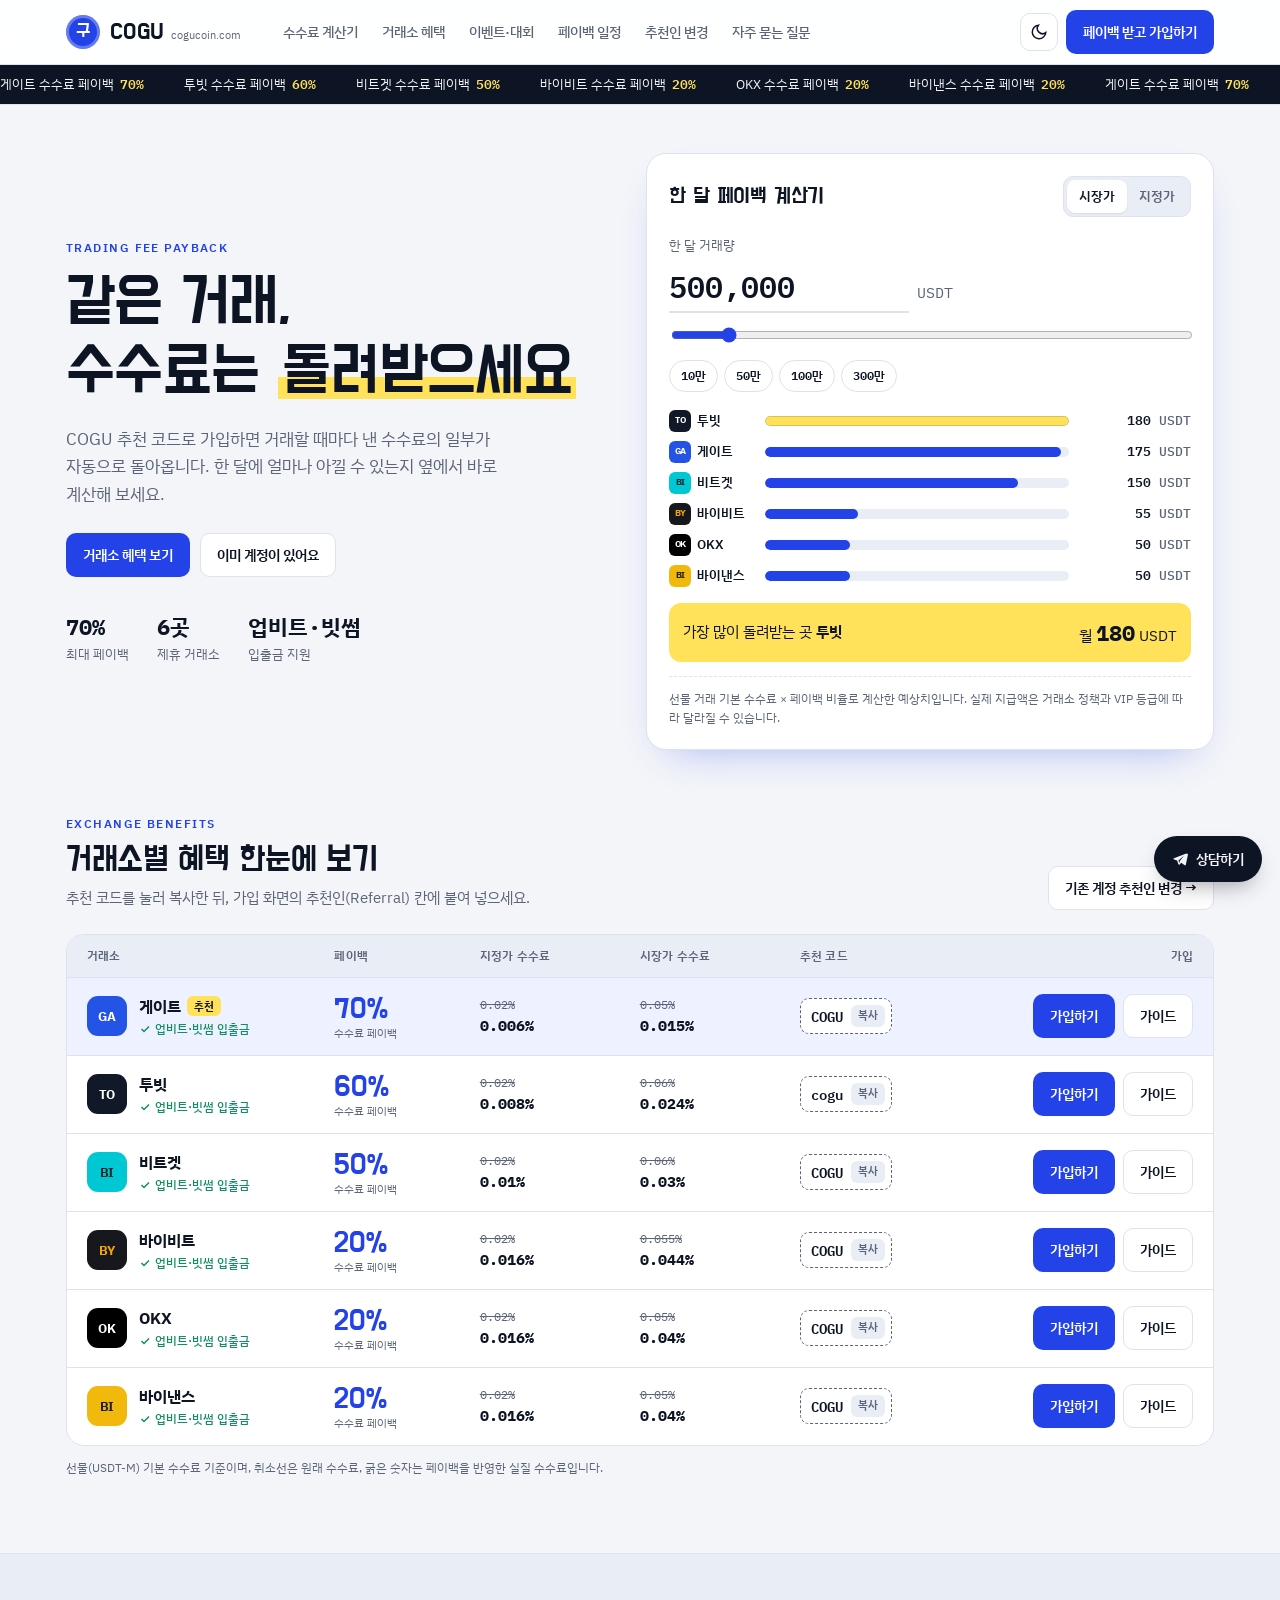
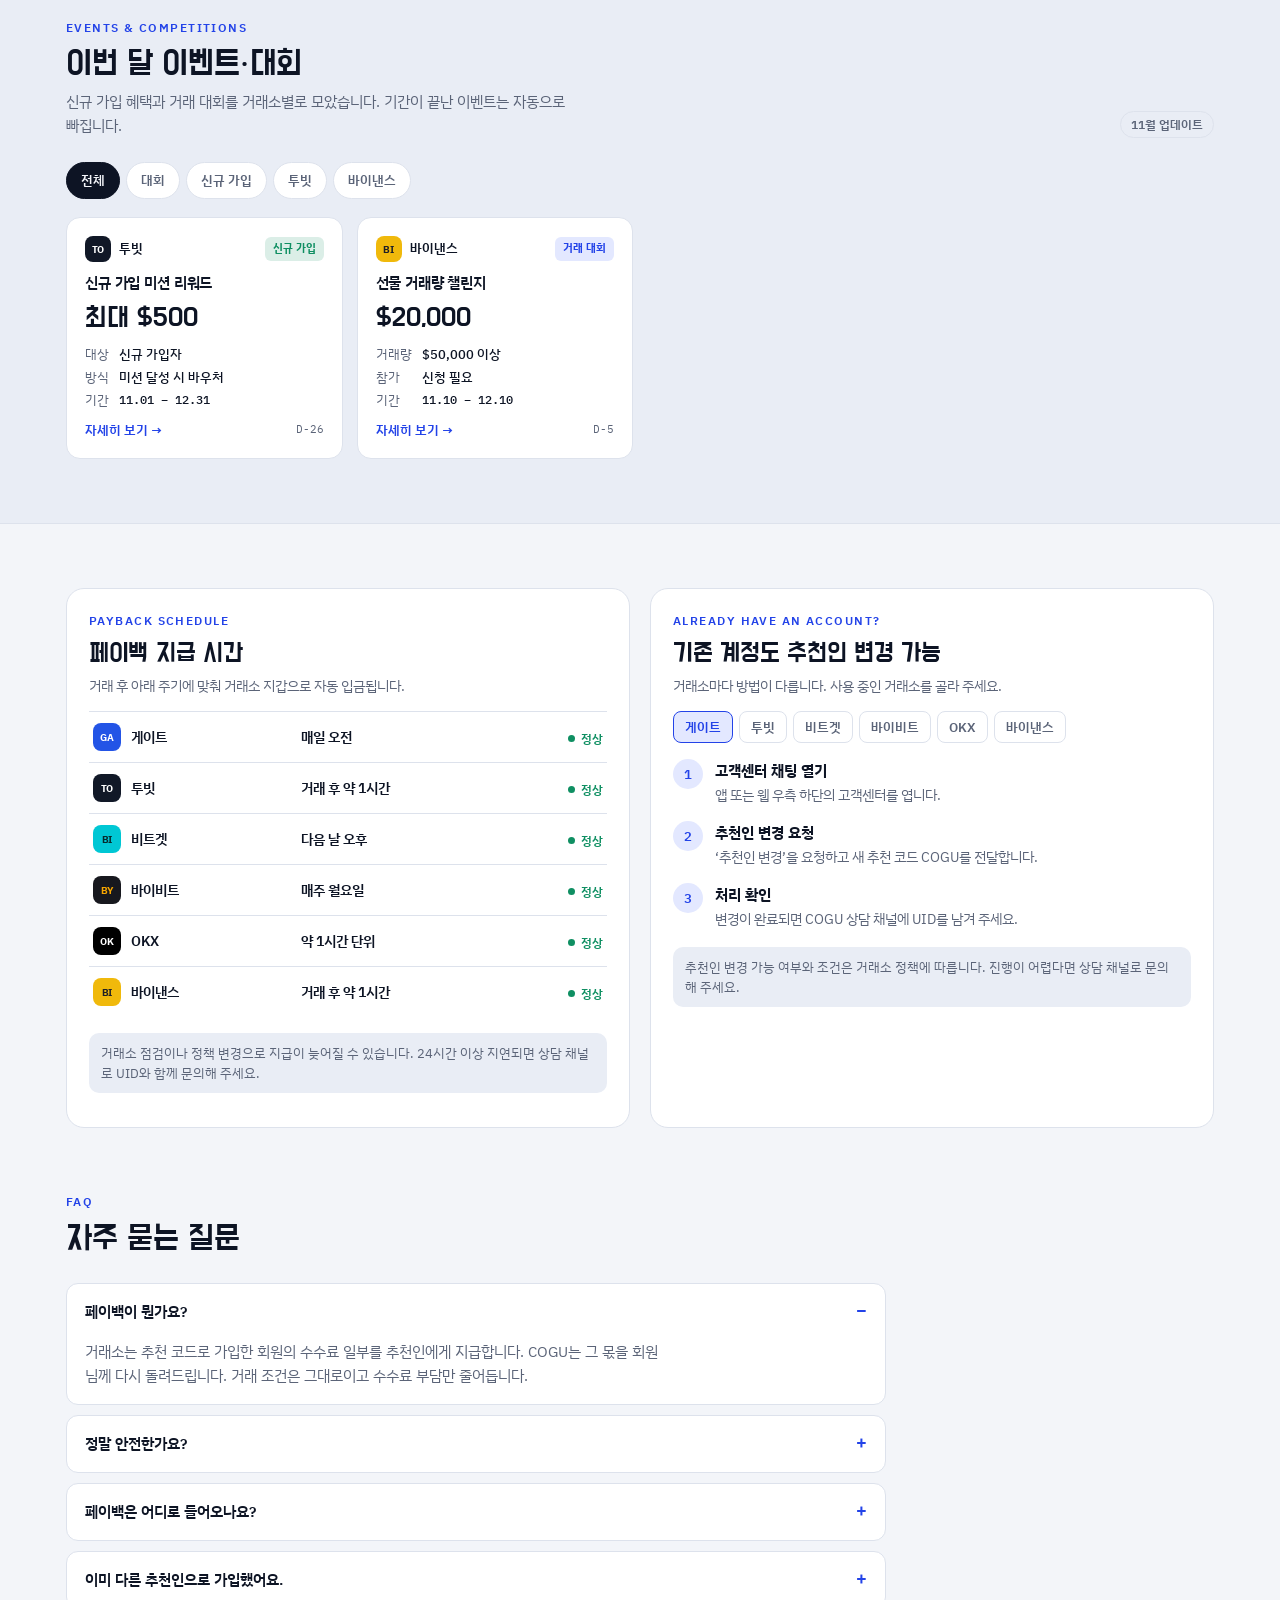
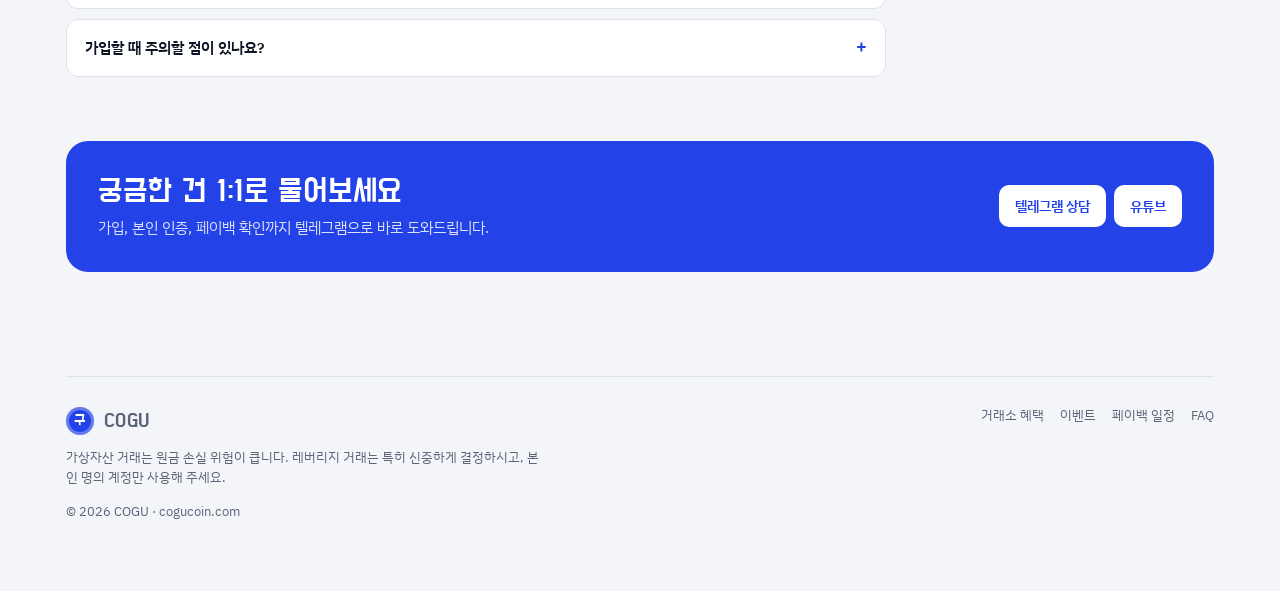
==== commit 4da06dbe: "Rename COGU 코구코인 (1).html to index.html" ====
--- a/index.html
+++ b/index.html
@@ -1,24 +1,18 @@
-<!doctype html>
-<html lang="ko">
-<head>
-<meta charset="utf-8">
-<meta name="viewport" content="width=device-width, initial-scale=1, viewport-fit=cover">
-<meta name="description" content="코구코인(COGU) - 거래소 수수료 페이백, 이벤트·대회, 추천 코드 안내">
-<meta property="og:title" content="COGU 코구코인">
-<meta property="og:description" content="같은 거래, 수수료는 돌려받으세요. 거래소별 페이백과 이벤트를 한눈에.">
+<!doctype html><html><head><meta charset=utf8><meta name=viewport content="width=device-width,initial-scale=1,viewport-fit=cover"><style>:root{color-scheme:light;box-sizing:border-box;padding-top:env(safe-area-inset-top,0px);padding-bottom:env(safe-area-inset-bottom,0px)}html{scroll-padding-top:env(safe-area-inset-top,0px)}body{margin:0;padding:0;font:14px -apple-system,BlinkMacSystemFont,sans-serif;background:#fff;color:#000}img{max-width:100%}[hidden]:not([hidden=until-found i]){display:none!important}</style></head><body>
 <title>COGU 코구코인</title>
+<meta name="claude:viewport-fit-sides" content="cover">
 <link rel="preconnect" href="https://fonts.googleapis.com">
 <link rel="preconnect" href="https://fonts.gstatic.com" crossorigin>
 <link rel="stylesheet" href="https://fonts.googleapis.com/css2?family=Do+Hyeon&family=IBM+Plex+Mono:wght@500;600&family=IBM+Plex+Sans+KR:wght@400;500;600;700&display=swap">
 <style>
 /* Layout: 코발트 잉크 + 형광펜 하이라이트. 히어로 = 수수료 절약 계산기, 그 아래 거래소 표 → 이벤트 → 지급 일정 → 레퍼럴 변경 → FAQ */
-:root{color-scheme:light;
+:root{
   --bg:#F3F5F9; --surface:#FFFFFF; --sunk:#E9EDF5; --ink:#0D1424; --muted:#5B6478; --line:#DDE2EC;
   --accent:#2343E8; --accent-ink:#FFFFFF; --accent-soft:#E3E8FF;
   --mark:#FFE15A; --mark-ink:#0D1424; --good:#0F8F62;
   --f-display:"Do Hyeon","IBM Plex Sans KR","Apple SD Gothic Neo","Malgun Gothic",sans-serif;
   --f-body:"IBM Plex Sans KR","Apple SD Gothic Neo","Malgun Gothic",system-ui,sans-serif;
-  --f-num:"IBM Plex Mono",ui-monospace,"SFMono-Regular",Menlo,monospace;
+  --f-num:"IBM Plex Mono","IBM Plex Sans KR","Apple SD Gothic Neo","Malgun Gothic",ui-monospace,monospace;
   --r:14px; --wrap:1180px;
 }
 @media (prefers-color-scheme:dark){:root:not([data-theme="light"]){
@@ -30,7 +24,7 @@
 
 *{box-sizing:border-box}
 html{scroll-behavior:smooth;scroll-padding-top:84px}
-body{margin:0;background:var(--bg);color:var(--ink);font-family:var(--f-body);font-size:15px;line-height:1.6;-webkit-font-smoothing:antialiased}
+body{background:var(--bg);color:var(--ink);font-family:var(--f-body);font-size:15px;line-height:1.6;-webkit-font-smoothing:antialiased}
 a{color:inherit}
 button{font:inherit;color:inherit}
 :focus-visible{outline:2px solid var(--accent);outline-offset:2px;border-radius:6px}
@@ -214,8 +208,6 @@
 .fab{position:fixed;right:calc(18px + env(safe-area-inset-right,0px));bottom:calc(18px + env(safe-area-inset-bottom,0px));z-index:8;background:var(--ink);color:var(--bg);text-decoration:none;font-weight:600;font-size:14px;padding:12px 18px;border-radius:999px;box-shadow:0 10px 24px -10px rgba(0,0,0,.45);display:flex;align-items:center;gap:8px}
 .toast{position:fixed;left:50%;bottom:calc(24px + env(safe-area-inset-bottom,0px));transform:translateX(-50%);background:var(--ink);color:var(--bg);padding:10px 16px;border-radius:10px;font-size:13px;font-weight:600;z-index:20}
 </style>
-</head>
-<body>
 
 <header>
   <div class="wrap">
@@ -553,5 +545,5 @@
 });
 $("#mobileMenu").addEventListener("click", e => { if (e.target.tagName==="A") { $("#mobileMenu").classList.remove("open"); $("#menuBtn").setAttribute("aria-expanded","false"); } });
 </script>
-</body>
-</html>
+
+</body></html>
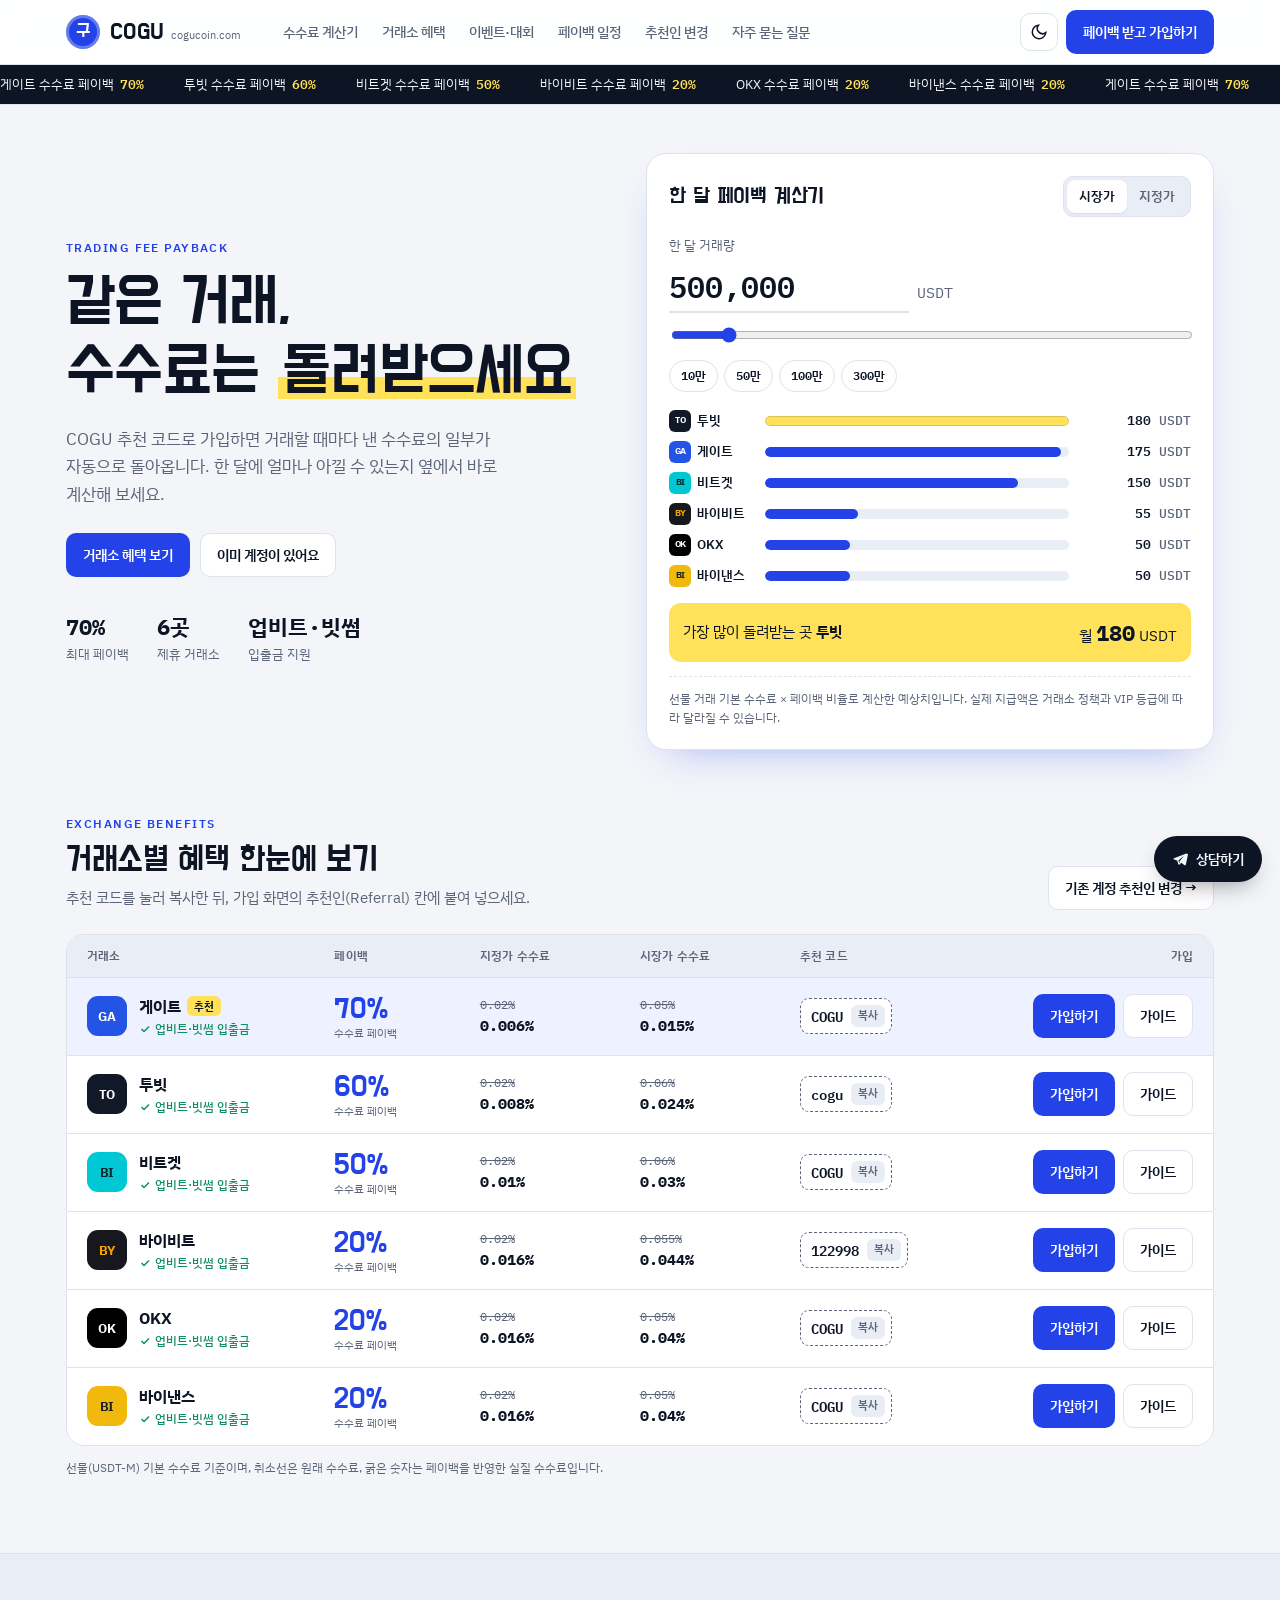
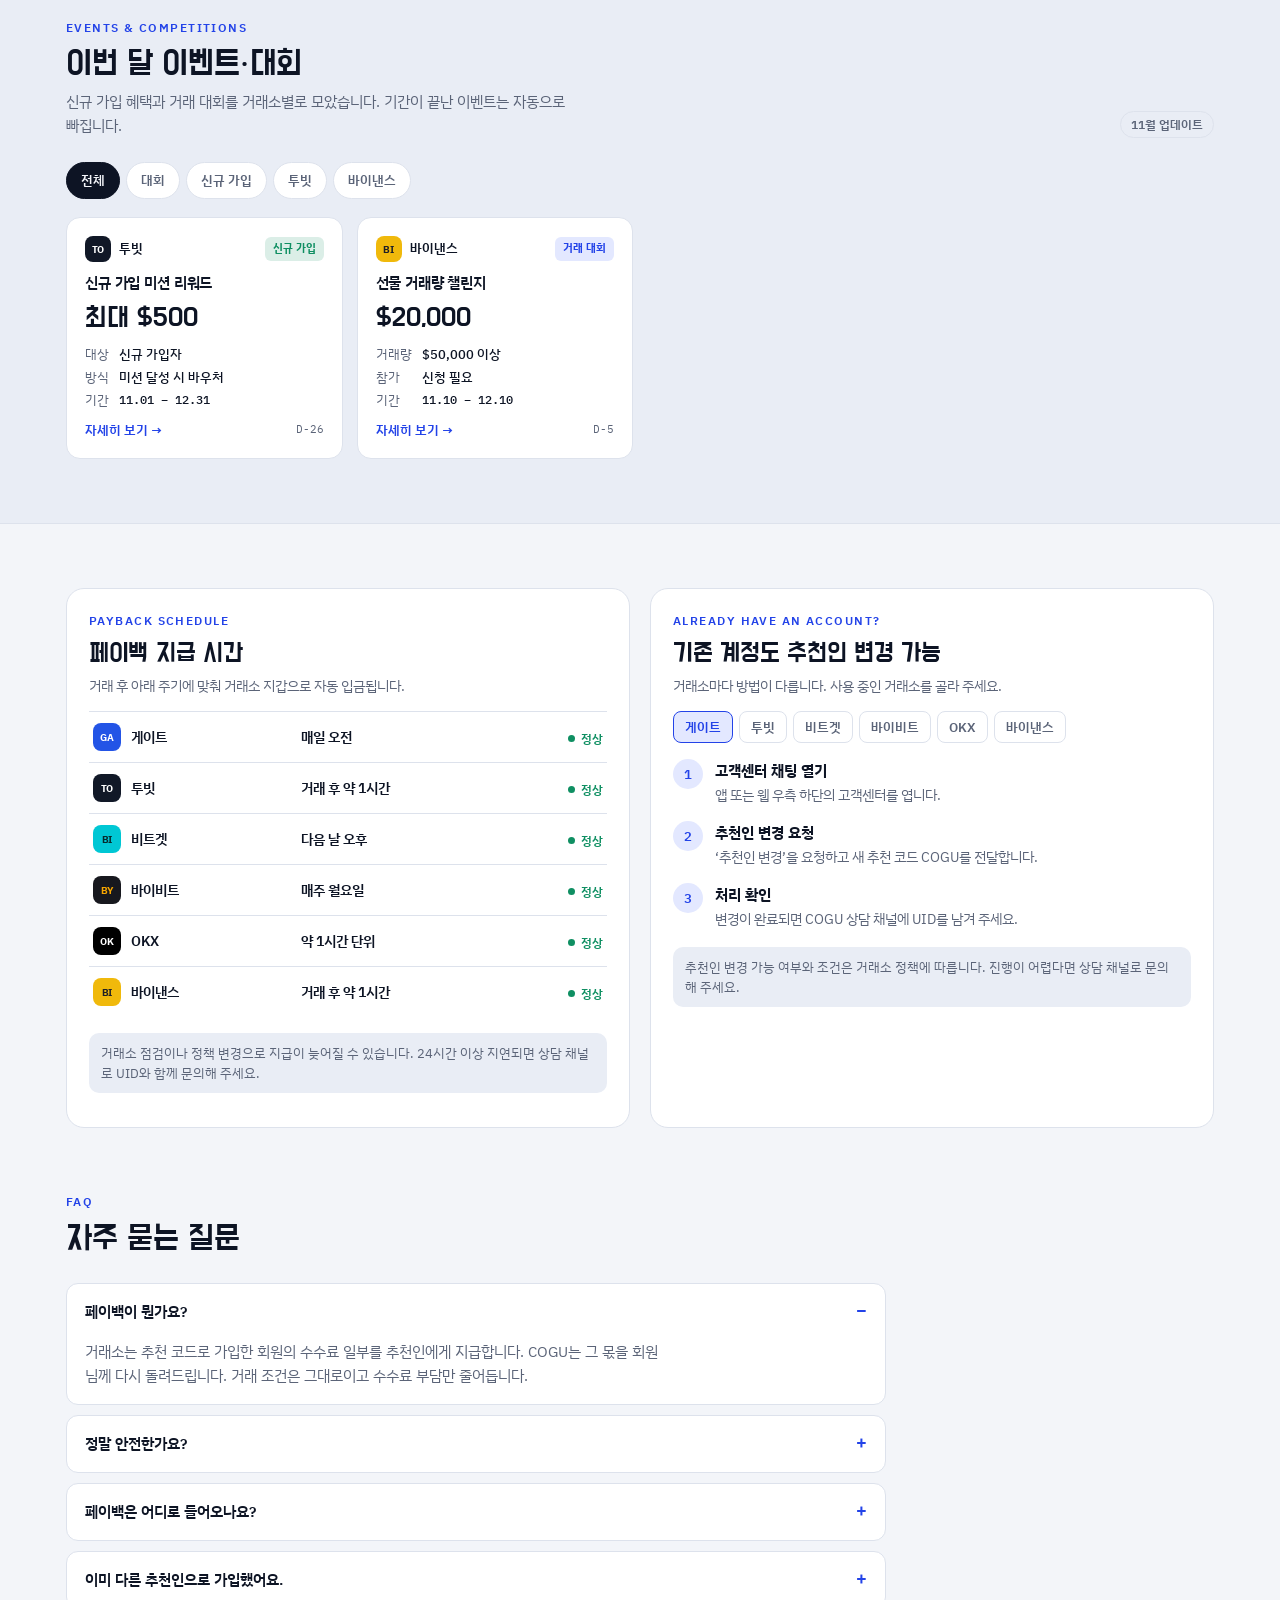
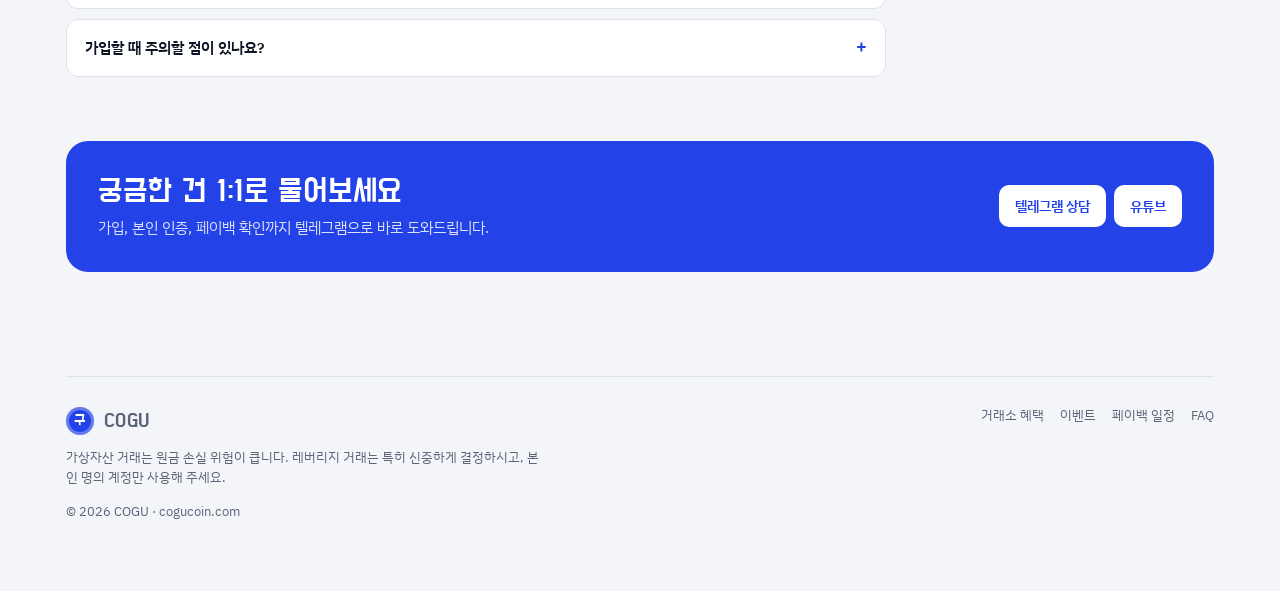
==== commit eaa3c09e: "Rename COGU 코구코인.html to index.html" ====
--- a/index.html
+++ b/index.html
@@ -403,7 +403,7 @@
   {id:"gate",    name:"Gate",    ko:"게이트",   color:"#2354E6", fg:"#fff", payback:70, maker:0.02, taker:0.05,  code:"COGU",    link:"https://www.gate.com/", pick:true, schedule:"매일 오전"},
   {id:"toobit",  name:"Toobit",  ko:"투빗",     color:"#111827", fg:"#fff", payback:60, maker:0.02, taker:0.06,  code:"cogu",    link:"https://www.toobit.com/", schedule:"거래 후 약 1시간"},
   {id:"bitget",  name:"Bitget",  ko:"비트겟",   color:"#00C7D4", fg:"#062a2c", payback:50, maker:0.02, taker:0.06, code:"COGU",   link:"https://www.bitget.com/", schedule:"다음 날 오후"},
-  {id:"bybit",   name:"Bybit",   ko:"바이비트", color:"#17181E", fg:"#F7A600", payback:20, maker:0.02, taker:0.055, code:"COGU",  link:"https://www.bybit.com/", schedule:"매주 월요일"},
+  {id:"bybit",   name:"Bybit",   ko:"바이비트", color:"#17181E", fg:"#F7A600", payback:20, maker:0.02, taker:0.055, code:"122998", link:"https://www.bybit.com/invite?ref=122998", schedule:"매주 월요일"},
   {id:"okx",     name:"OKX",     ko:"OKX",      color:"#000000", fg:"#fff", payback:20, maker:0.02, taker:0.05,  code:"COGU",    link:"https://www.okx.com/", schedule:"약 1시간 단위"},
   {id:"binance", name:"Binance", ko:"바이낸스", color:"#F0B90B", fg:"#1E2026", payback:20, maker:0.02, taker:0.05, code:"COGU",   link:"https://www.binance.com/", schedule:"거래 후 약 1시간"}
 ];
@@ -412,7 +412,7 @@
   {ex:"gate",    type:"comp", title:"11월 선물 개인 거래 대회", prize:"$100,000", start:"2026-11-01", end:"2026-11-30", cond:[["참가 조건","선물 자산 $200 이상"],["거래량","$100,000 이상"]], link:"https://www.gate.com/"},
   {ex:"toobit",  type:"new",  title:"신규 가입 미션 리워드",     prize:"최대 $500",  start:"2026-11-01", end:"2026-12-31", cond:[["대상","신규 가입자"],["방식","미션 달성 시 바우처"]], link:"https://www.toobit.com/"},
   {ex:"bitget",  type:"comp", title:"11월 개인 트레이딩 대회",   prize:"$50,000",   start:"2026-11-01", end:"2026-11-30", cond:[["참가 조건","선물 자산 $100 이상"],["거래량","$200,000 이상"]], link:"https://www.bitget.com/"},
-  {ex:"bybit",   type:"new",  title:"첫 입금 리워드",            prize:"20 USDT",   start:"2026-11-03", end:"2026-11-30", cond:[["조건","100 USDT 이상 입금"],["인원","선착순 지급"]], link:"https://www.bybit.com/"},
+  {ex:"bybit",   type:"new",  title:"첫 입금 리워드",            prize:"20 USDT",   start:"2026-11-03", end:"2026-11-30", cond:[["조건","100 USDT 이상 입금"],["인원","선착순 지급"]], link:"https://www.bybit.com/invite?ref=122998"},
   {ex:"okx",     type:"new",  title:"입금·거래 리워드",          prize:"최대 $200", start:"2026-11-01", end:"2026-11-30", cond:[["대상","신규 가입자"],["방식","입금 후 거래 미션"]], link:"https://www.okx.com/"},
   {ex:"binance", type:"comp", title:"선물 거래량 챌린지",        prize:"$20,000",   start:"2026-11-10", end:"2026-12-10", cond:[["거래량","$50,000 이상"],["참가","신청 필요"]], link:"https://www.binance.com/"}
 ];
@@ -420,7 +420,7 @@
   gate:   [["고객센터 채팅 열기","앱 또는 웹 우측 하단의 고객센터를 엽니다."],["추천인 변경 요청","‘추천인 변경’을 요청하고 새 추천 코드 COGU를 전달합니다."],["처리 확인","변경이 완료되면 COGU 상담 채널에 UID를 남겨 주세요."]],
   toobit: [["고객센터 문의","Toobit 고객센터에 추천인 변경을 요청합니다."],["코드 전달","새 추천 코드 cogu와 본인 UID를 전달합니다."],["완료 확인","처리 후 COGU 상담 채널에 UID를 남겨 주세요."]],
   bitget: [["정책 확인","Bitget은 기존 계정의 추천인 변경을 제한하는 경우가 있습니다."],["고객센터 문의","가능 여부를 고객센터에서 먼저 확인합니다."],["상담 요청","어렵다면 COGU 상담 채널로 문의해 주세요."]],
-  bybit:  [["고객센터 문의","Bybit 고객센터에 추천인 변경 가능 여부를 문의합니다."],["코드 전달","가능하다면 새 추천 코드 COGU를 전달합니다."],["완료 확인","처리 후 COGU 상담 채널에 UID를 남겨 주세요."]],
+  bybit:  [["고객센터 문의","Bybit 고객센터에 추천인 변경 가능 여부를 문의합니다."],["코드 전달","가능하다면 새 추천 코드 122998을 전달합니다."],["완료 확인","처리 후 COGU 상담 채널에 UID를 남겨 주세요."]],
   okx:    [["고객센터 문의","OKX 고객센터에 추천인 변경을 요청합니다."],["코드 전달","새 추천 코드 COGU와 UID를 전달합니다."],["완료 확인","처리 후 COGU 상담 채널에 UID를 남겨 주세요."]],
   binance:[["정책 확인","Binance는 추천인 변경 조건이 까다로운 편입니다."],["고객센터 문의","가능 여부를 고객센터에서 먼저 확인합니다."],["상담 요청","방법이 막히면 COGU 상담 채널로 문의해 주세요."]]
 };
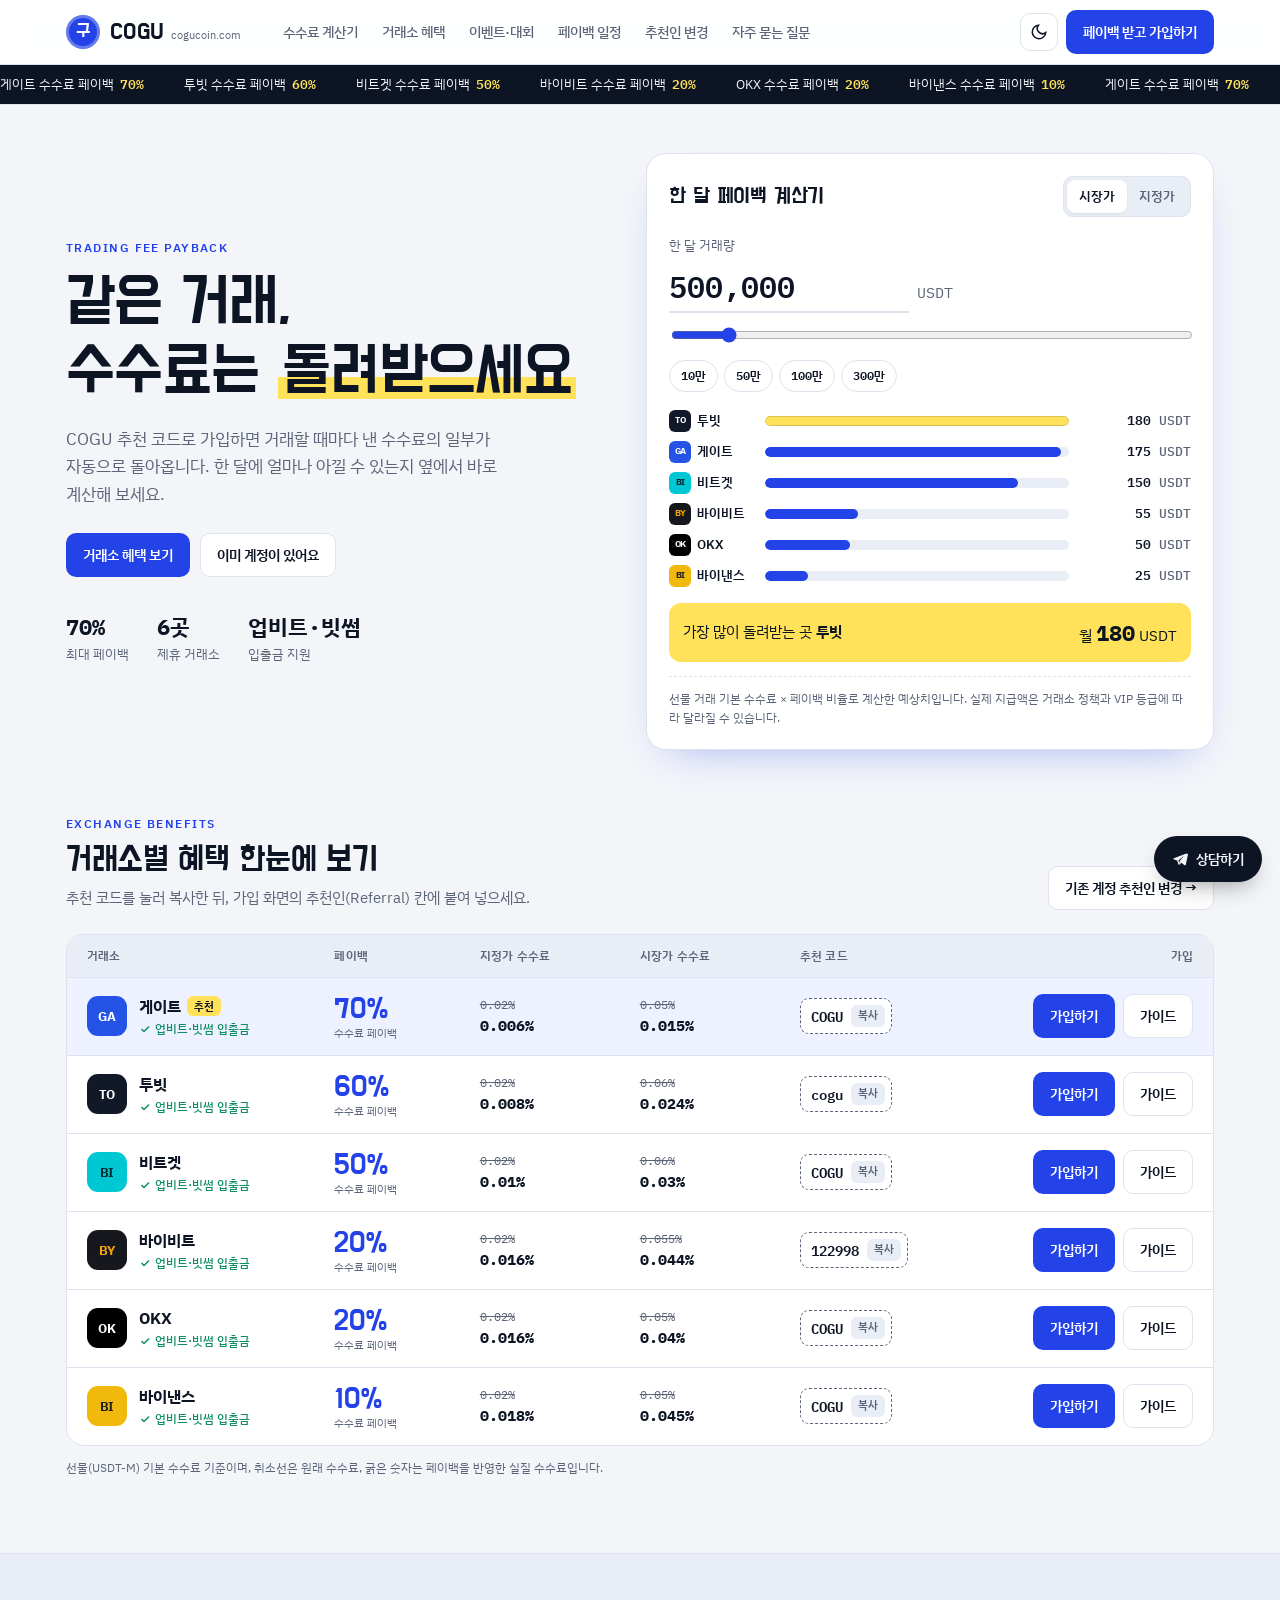
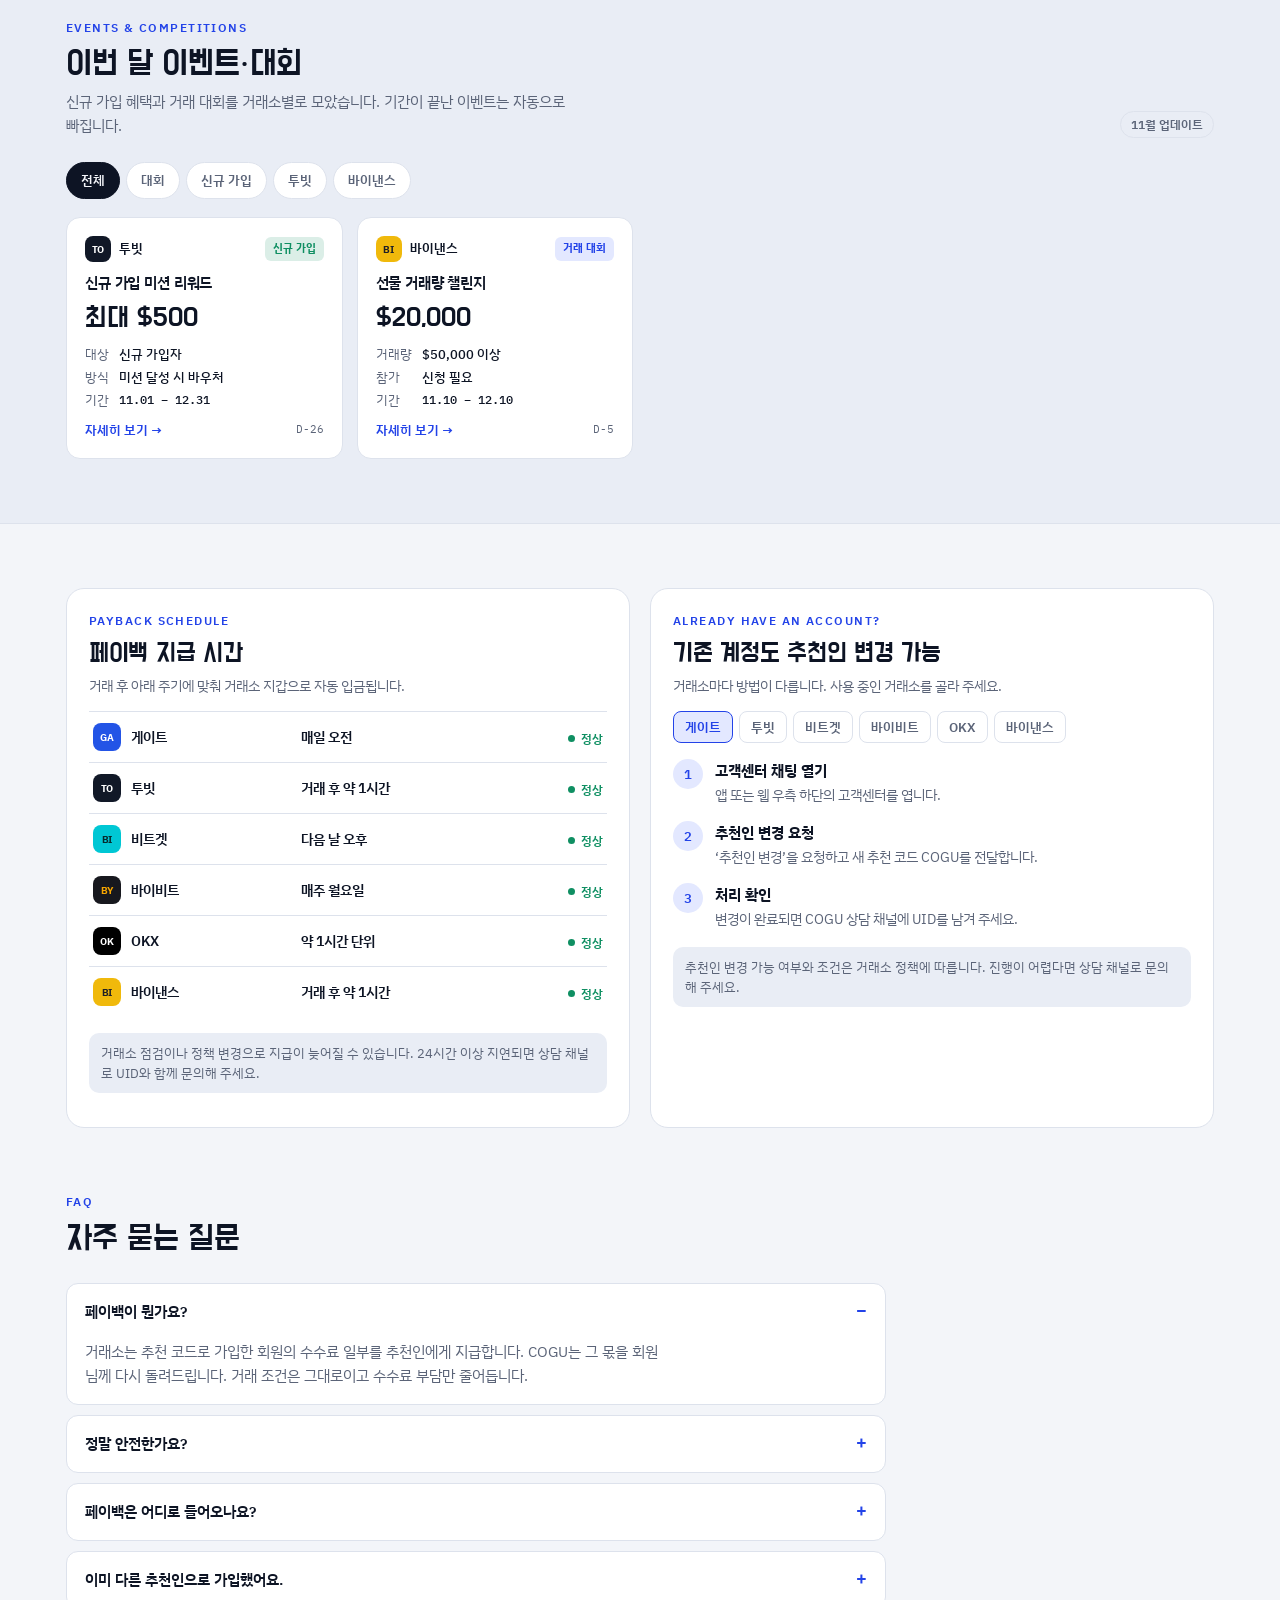
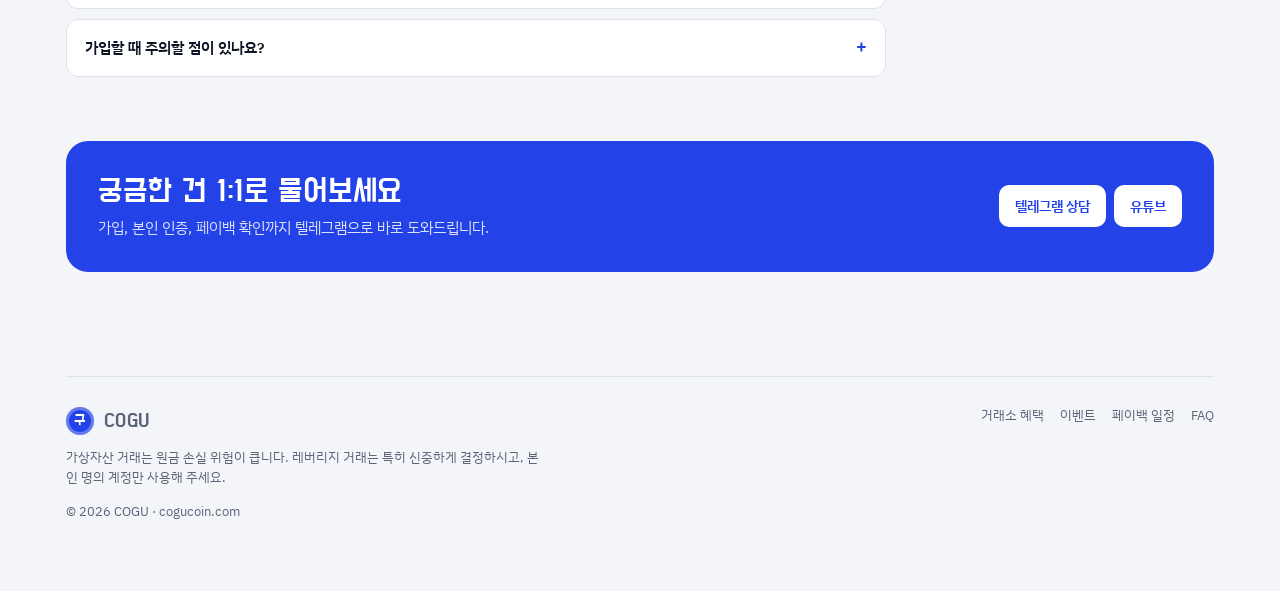
==== commit d3ad9075: "Binance 수수료 페이백 20% → 10% Co-Authored-By: Claude Opus 5.5 <noreply@anthropic.com> Claude-Session: ht" ====
--- a/index.html
+++ b/index.html
@@ -405,7 +405,7 @@
   {id:"bitget",  name:"Bitget",  ko:"비트겟",   color:"#00C7D4", fg:"#062a2c", payback:50, maker:0.02, taker:0.06, code:"COGU",   link:"https://www.bitget.com/", schedule:"다음 날 오후"},
   {id:"bybit",   name:"Bybit",   ko:"바이비트", color:"#17181E", fg:"#F7A600", payback:20, maker:0.02, taker:0.055, code:"122998", link:"https://www.bybit.com/invite?ref=122998", schedule:"매주 월요일"},
   {id:"okx",     name:"OKX",     ko:"OKX",      color:"#000000", fg:"#fff", payback:20, maker:0.02, taker:0.05,  code:"COGU",    link:"https://www.okx.com/", schedule:"약 1시간 단위"},
-  {id:"binance", name:"Binance", ko:"바이낸스", color:"#F0B90B", fg:"#1E2026", payback:20, maker:0.02, taker:0.05, code:"COGU",   link:"https://www.binance.com/", schedule:"거래 후 약 1시간"}
+  {id:"binance", name:"Binance", ko:"바이낸스", color:"#F0B90B", fg:"#1E2026", payback:10, maker:0.02, taker:0.05, code:"COGU",   link:"https://www.binance.com/", schedule:"거래 후 약 1시간"}
 ];
 // type: "comp"(대회) 또는 "new"(신규 가입) / end 날짜가 지나면 자동으로 숨겨집니다
 const EVENTS = [
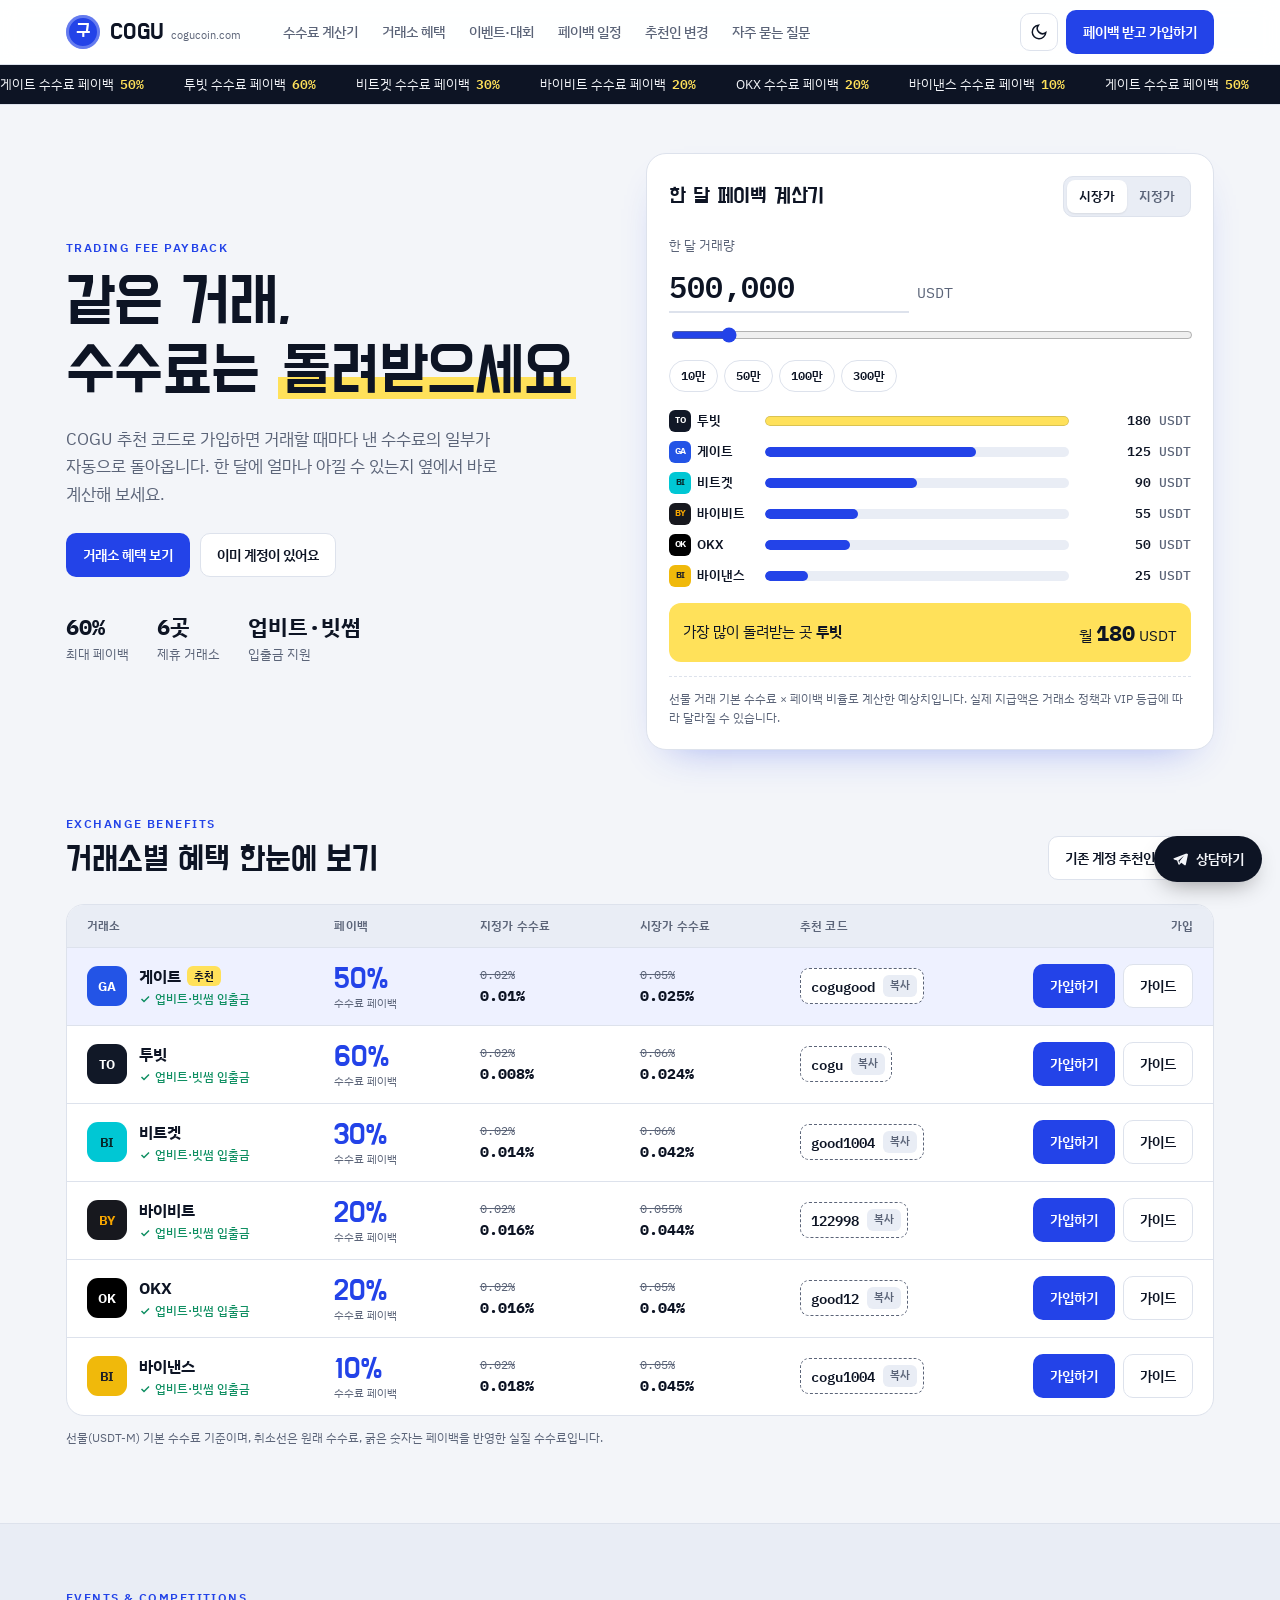
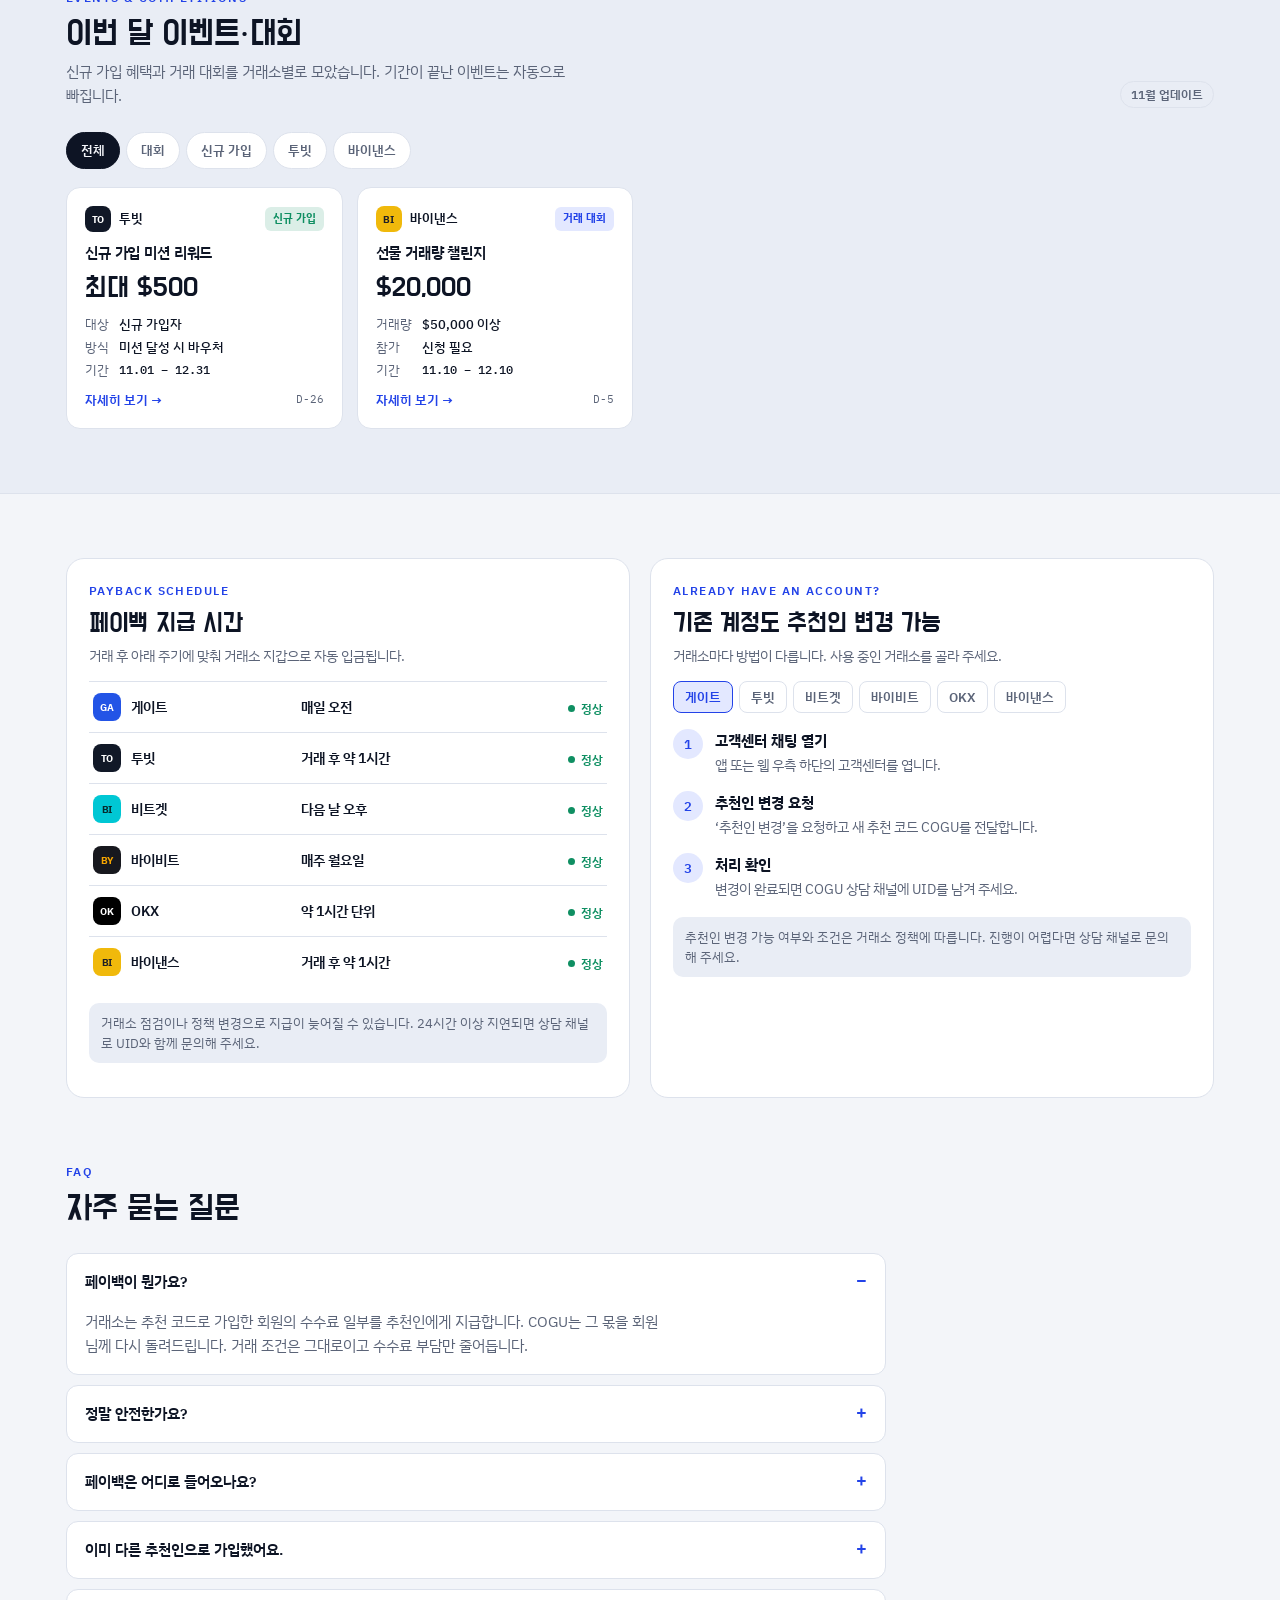
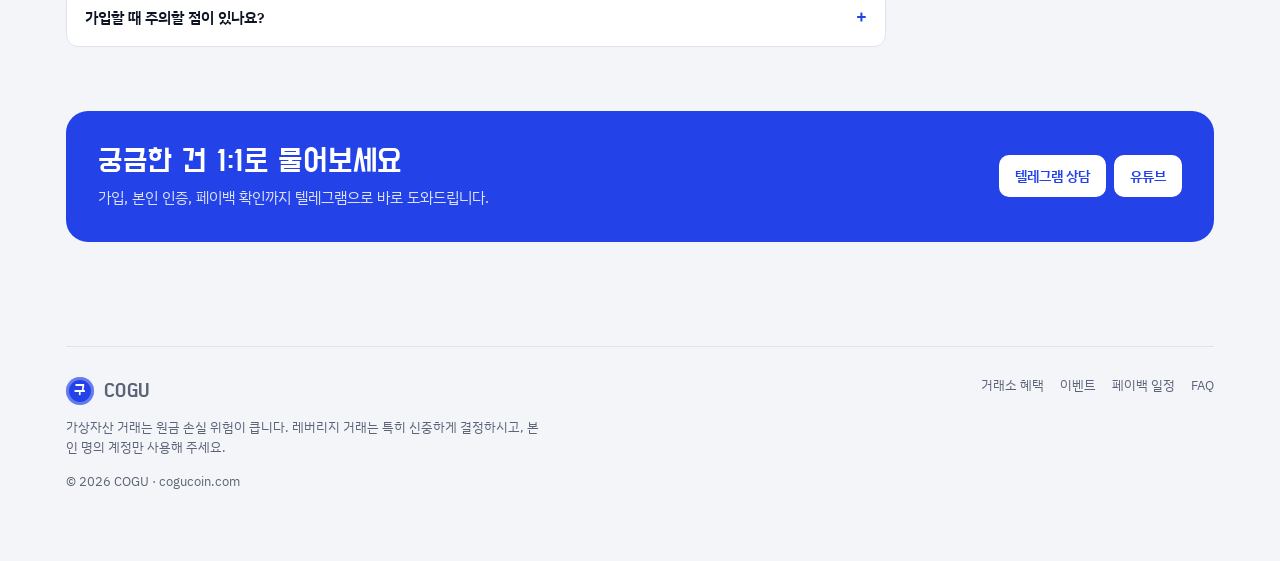
==== commit abe70789: "페이백·추천코드 수정, 추천코드 안내 문구 삭제 Co-Authored-By: Claude Opus 5.5 <noreply@anthropic.com> Claude-Session: h" ====
--- a/index.html
+++ b/index.html
@@ -296,7 +296,6 @@
         <div>
           <div class="eyebrow">EXCHANGE BENEFITS</div>
           <h2 style="margin-top:8px">거래소별 혜택 한눈에 보기</h2>
-          <p>추천 코드를 눌러 복사한 뒤, 가입 화면의 추천인(Referral) 칸에 붙여 넣으세요.</p>
         </div>
         <a class="btn btn-ghost" href="#referral">기존 계정 추천인 변경 →</a>
       </div>
@@ -400,12 +399,12 @@
 /* ===== 여기만 고치면 사이트 내용이 바뀝니다 ===== */
 // code: 본인 추천 코드 / link: 본인 레퍼럴 가입 링크 / maker·taker: 기본 수수료(%) / payback: 페이백 비율(%)
 const EXCHANGES = [
-  {id:"gate",    name:"Gate",    ko:"게이트",   color:"#2354E6", fg:"#fff", payback:70, maker:0.02, taker:0.05,  code:"COGU",    link:"https://www.gate.com/", pick:true, schedule:"매일 오전"},
+  {id:"gate",    name:"Gate",    ko:"게이트",   color:"#2354E6", fg:"#fff", payback:50, maker:0.02, taker:0.05,  code:"cogugood",    link:"https://www.gate.com/", pick:true, schedule:"매일 오전"},
   {id:"toobit",  name:"Toobit",  ko:"투빗",     color:"#111827", fg:"#fff", payback:60, maker:0.02, taker:0.06,  code:"cogu",    link:"https://www.toobit.com/", schedule:"거래 후 약 1시간"},
-  {id:"bitget",  name:"Bitget",  ko:"비트겟",   color:"#00C7D4", fg:"#062a2c", payback:50, maker:0.02, taker:0.06, code:"COGU",   link:"https://www.bitget.com/", schedule:"다음 날 오후"},
+  {id:"bitget",  name:"Bitget",  ko:"비트겟",   color:"#00C7D4", fg:"#062a2c", payback:30, maker:0.02, taker:0.06, code:"good1004",   link:"https://www.bitget.com/", schedule:"다음 날 오후"},
   {id:"bybit",   name:"Bybit",   ko:"바이비트", color:"#17181E", fg:"#F7A600", payback:20, maker:0.02, taker:0.055, code:"122998", link:"https://www.bybit.com/invite?ref=122998", schedule:"매주 월요일"},
-  {id:"okx",     name:"OKX",     ko:"OKX",      color:"#000000", fg:"#fff", payback:20, maker:0.02, taker:0.05,  code:"COGU",    link:"https://www.okx.com/", schedule:"약 1시간 단위"},
-  {id:"binance", name:"Binance", ko:"바이낸스", color:"#F0B90B", fg:"#1E2026", payback:10, maker:0.02, taker:0.05, code:"COGU",   link:"https://www.binance.com/", schedule:"거래 후 약 1시간"}
+  {id:"okx",     name:"OKX",     ko:"OKX",      color:"#000000", fg:"#fff", payback:20, maker:0.02, taker:0.05,  code:"good12",    link:"https://www.okx.com/", schedule:"약 1시간 단위"},
+  {id:"binance", name:"Binance", ko:"바이낸스", color:"#F0B90B", fg:"#1E2026", payback:10, maker:0.02, taker:0.05, code:"cogu1004",   link:"https://www.binance.com/", schedule:"거래 후 약 1시간"}
 ];
 // type: "comp"(대회) 또는 "new"(신규 가입) / end 날짜가 지나면 자동으로 숨겨집니다
 const EVENTS = [
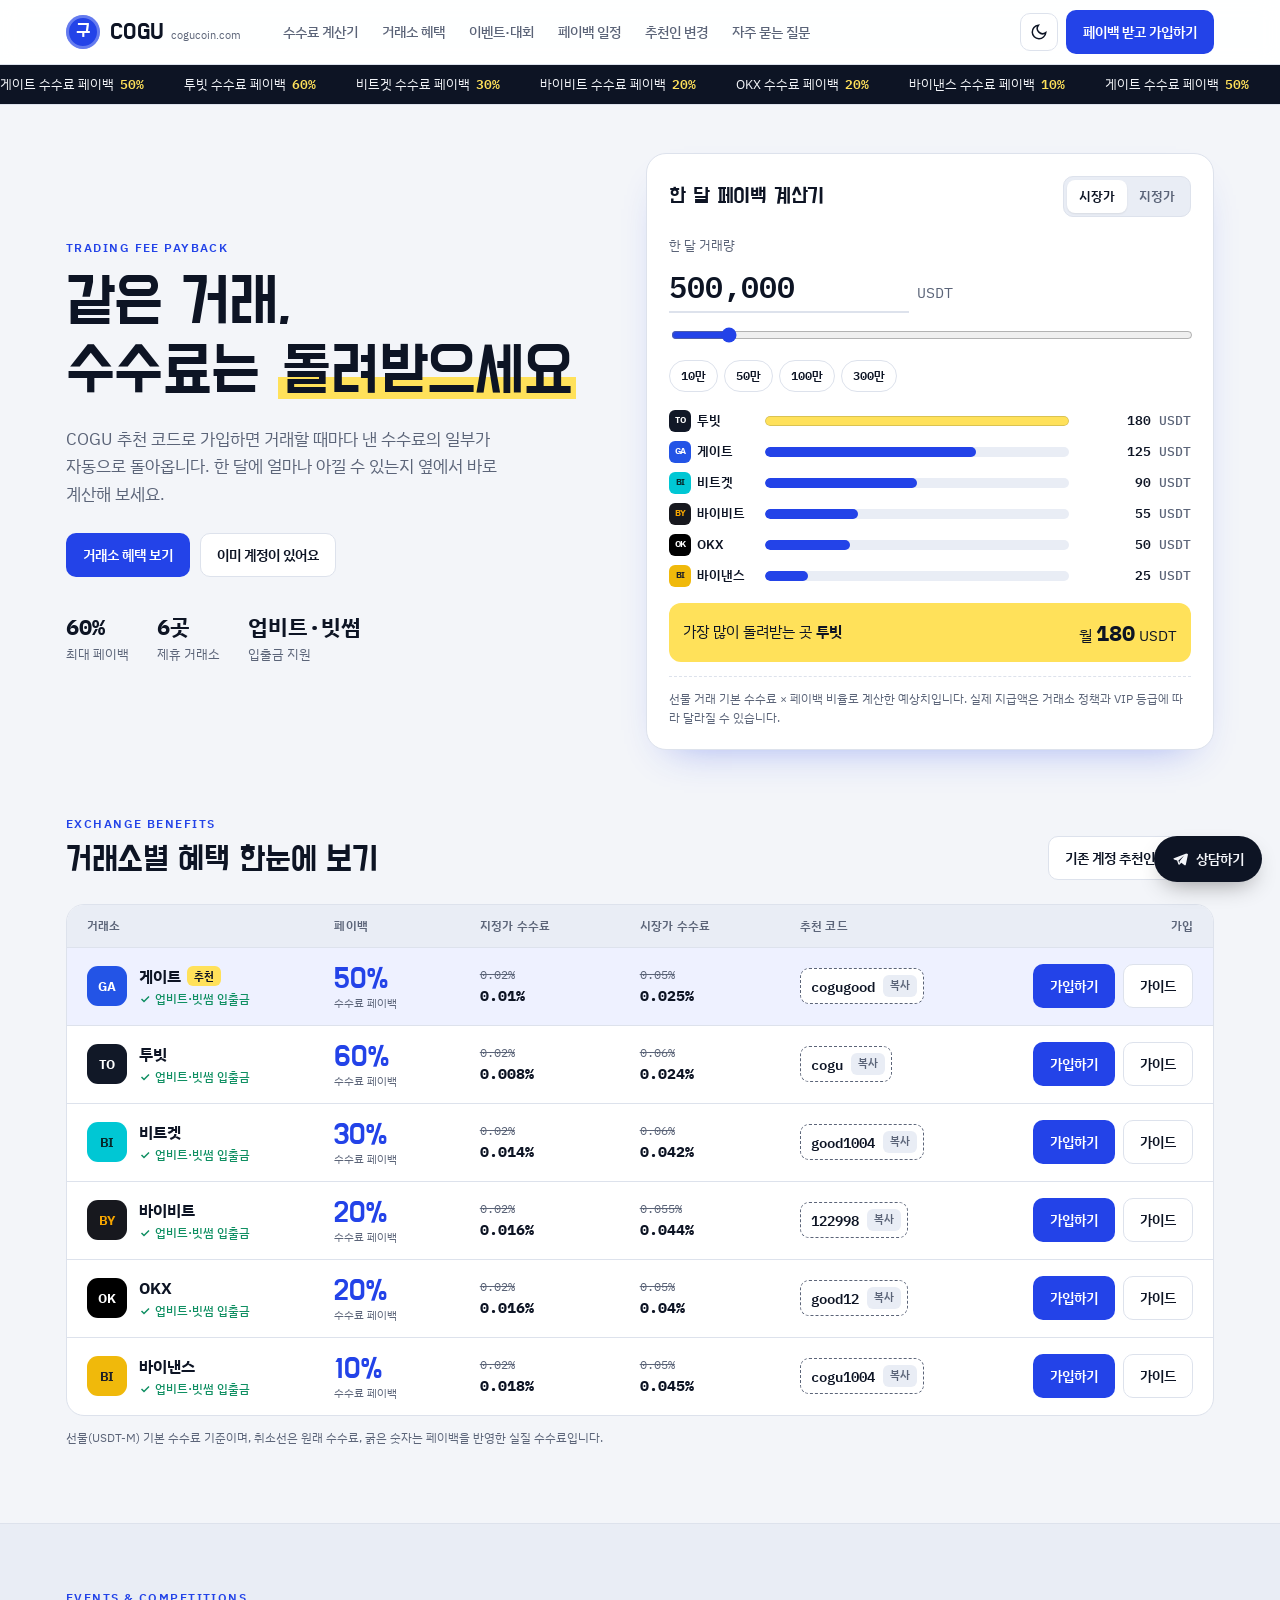
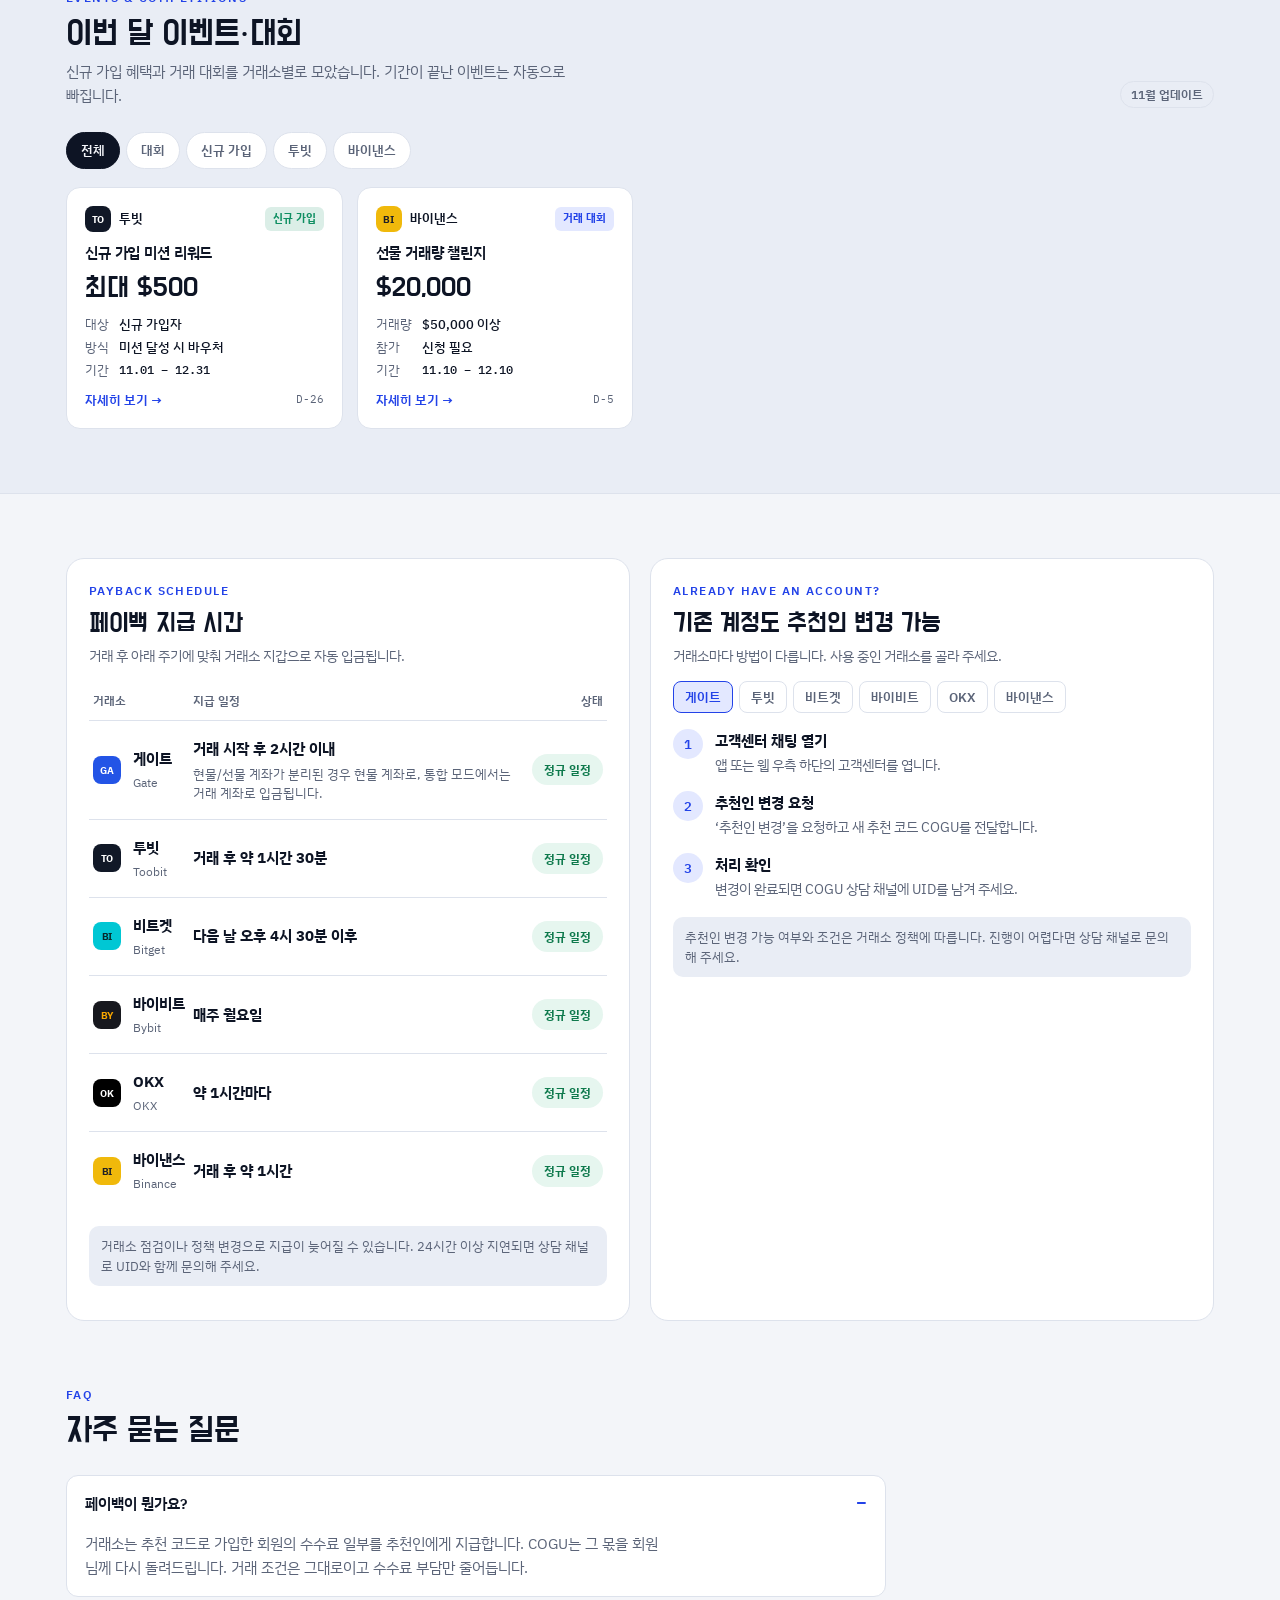
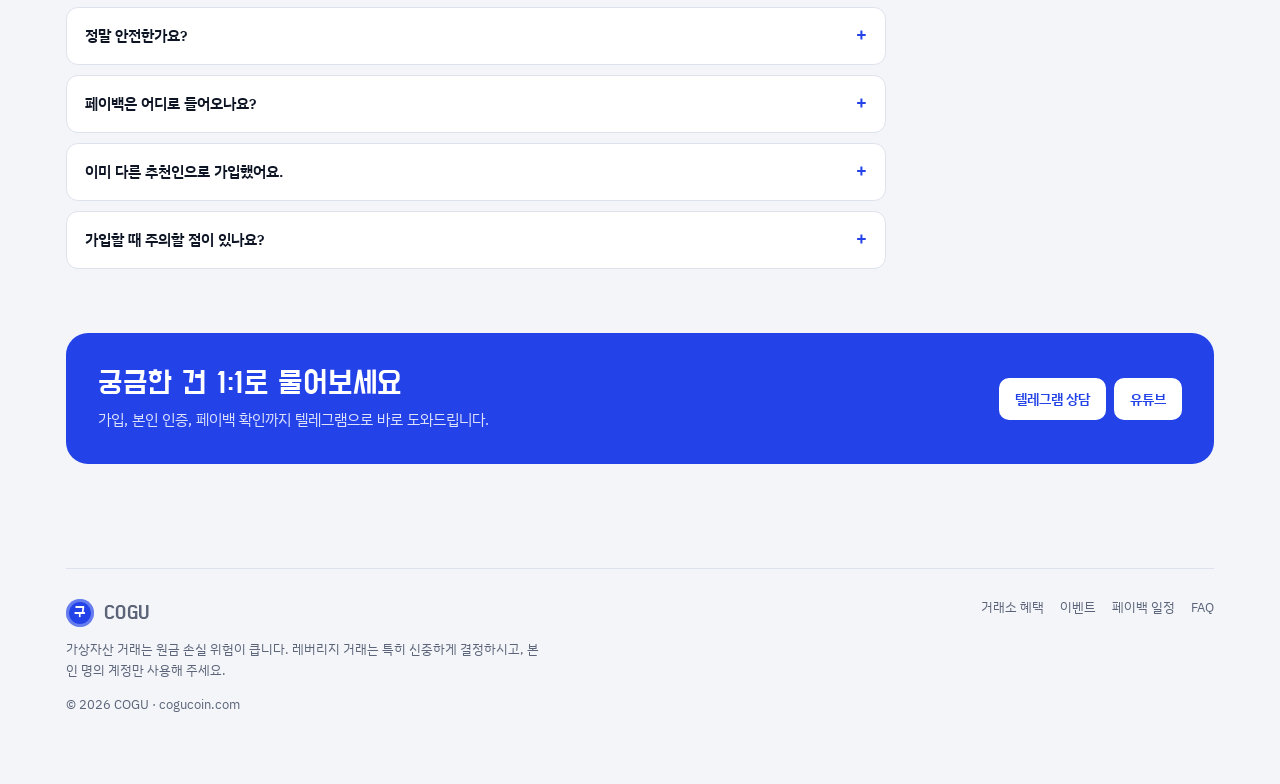
==== commit 076146f0: "페이백 지급 시간 표 디자인 변경 및 일정 문구 수정 Co-Authored-By: Claude Opus 5.5 <noreply@anthropic.com> Claude-Session" ====
--- a/index.html
+++ b/index.html
@@ -169,8 +169,16 @@
 .panel{background:var(--surface);border:1px solid var(--line);border-radius:18px;padding:22px;min-width:0}
 .panel h2{font-size:26px}
 .sched{width:100%;border-collapse:collapse;margin-top:14px;font-size:14px}
-.sched td{padding:11px 4px;border-top:1px solid var(--line)}
-.sched td:last-child{text-align:right}
+.sched th{padding:10px 4px;font-size:12px;font-weight:600;color:var(--muted);text-align:left}
+.sched th:last-child{text-align:right}
+.sched td{padding:16px 4px;border-top:1px solid var(--line);vertical-align:middle}
+.sched td:last-child{text-align:right;white-space:nowrap}
+.sched .ex{display:inline-flex;align-items:center;gap:12px}
+.sched .ex b{display:block;font-size:15px;white-space:nowrap}
+.sched .ex small{display:block;color:var(--muted);font-size:12px;margin-top:2px}
+.sched .when{font-weight:700;font-size:15px}
+.sched .note{color:var(--muted);font-size:12.5px;margin-top:4px;line-height:1.5}
+.pill{display:inline-block;padding:6px 12px;border-radius:999px;background:#E6F6EF;color:#0F7A4D;font-size:12px;font-weight:700}
 .ok{display:inline-flex;align-items:center;gap:6px;font-size:12px;font-weight:600;color:var(--good)}
 .ok::before{content:"";width:7px;height:7px;border-radius:50%;background:var(--good)}
 .steps{list-style:none;padding:0;margin:16px 0 0;display:flex;flex-direction:column;gap:14px;counter-reset:s}
@@ -330,7 +338,7 @@
         <div class="eyebrow">PAYBACK SCHEDULE</div>
         <h2 style="margin-top:8px">페이백 지급 시간</h2>
         <p style="color:var(--muted);margin:6px 0 0;font-size:14px">거래 후 아래 주기에 맞춰 거래소 지갑으로 자동 입금됩니다.</p>
-        <table class="sched"><tbody id="schedRows"></tbody></table>
+        <table class="sched"><thead><tr><th>거래소</th><th>지급 일정</th><th>상태</th></tr></thead><tbody id="schedRows"></tbody></table>
         <p class="warn">거래소 점검이나 정책 변경으로 지급이 늦어질 수 있습니다. 24시간 이상 지연되면 상담 채널로 UID와 함께 문의해 주세요.</p>
       </div>
 
@@ -399,11 +407,11 @@
 /* ===== 여기만 고치면 사이트 내용이 바뀝니다 ===== */
 // code: 본인 추천 코드 / link: 본인 레퍼럴 가입 링크 / maker·taker: 기본 수수료(%) / payback: 페이백 비율(%)
 const EXCHANGES = [
-  {id:"gate",    name:"Gate",    ko:"게이트",   color:"#2354E6", fg:"#fff", payback:50, maker:0.02, taker:0.05,  code:"cogugood",    link:"https://www.gate.com/", pick:true, schedule:"매일 오전"},
-  {id:"toobit",  name:"Toobit",  ko:"투빗",     color:"#111827", fg:"#fff", payback:60, maker:0.02, taker:0.06,  code:"cogu",    link:"https://www.toobit.com/", schedule:"거래 후 약 1시간"},
-  {id:"bitget",  name:"Bitget",  ko:"비트겟",   color:"#00C7D4", fg:"#062a2c", payback:30, maker:0.02, taker:0.06, code:"good1004",   link:"https://www.bitget.com/", schedule:"다음 날 오후"},
+  {id:"gate",    name:"Gate",    ko:"게이트",   color:"#2354E6", fg:"#fff", payback:50, maker:0.02, taker:0.05,  code:"cogugood",    link:"https://www.gate.com/", pick:true, schedule:"거래 시작 후 2시간 이내", scheduleNote:"현물/선물 계좌가 분리된 경우 현물 계좌로, 통합 모드에서는 거래 계좌로 입금됩니다."},
+  {id:"toobit",  name:"Toobit",  ko:"투빗",     color:"#111827", fg:"#fff", payback:60, maker:0.02, taker:0.06,  code:"cogu",    link:"https://www.toobit.com/", schedule:"거래 후 약 1시간 30분"},
+  {id:"bitget",  name:"Bitget",  ko:"비트겟",   color:"#00C7D4", fg:"#062a2c", payback:30, maker:0.02, taker:0.06, code:"good1004",   link:"https://www.bitget.com/", schedule:"다음 날 오후 4시 30분 이후"},
   {id:"bybit",   name:"Bybit",   ko:"바이비트", color:"#17181E", fg:"#F7A600", payback:20, maker:0.02, taker:0.055, code:"122998", link:"https://www.bybit.com/invite?ref=122998", schedule:"매주 월요일"},
-  {id:"okx",     name:"OKX",     ko:"OKX",      color:"#000000", fg:"#fff", payback:20, maker:0.02, taker:0.05,  code:"good12",    link:"https://www.okx.com/", schedule:"약 1시간 단위"},
+  {id:"okx",     name:"OKX",     ko:"OKX",      color:"#000000", fg:"#fff", payback:20, maker:0.02, taker:0.05,  code:"good12",    link:"https://www.okx.com/", schedule:"약 1시간마다"},
   {id:"binance", name:"Binance", ko:"바이낸스", color:"#F0B90B", fg:"#1E2026", payback:10, maker:0.02, taker:0.05, code:"cogu1004",   link:"https://www.binance.com/", schedule:"거래 후 약 1시간"}
 ];
 // type: "comp"(대회) 또는 "new"(신규 가입) / end 날짜가 지나면 자동으로 숨겨집니다
@@ -520,7 +528,7 @@
 renderEvents();
 
 /* schedule */
-$("#schedRows").innerHTML = EXCHANGES.map(e=>`<tr><td><span style="display:inline-flex;align-items:center;gap:10px;font-weight:600">${mono(e)}${e.ko}</span></td><td style="font-weight:600">${e.schedule}</td><td><span class="ok">정상</span></td></tr>`).join("");
+$("#schedRows").innerHTML = EXCHANGES.map(e=>`<tr><td><span class="ex">${mono(e)}<span><b>${e.ko}</b><small>${e.name}</small></span></span></td><td><div class="when">${e.schedule}</div>${e.scheduleNote?`<div class="note">${e.scheduleNote}</div>`:""}</td><td><span class="pill">정규 일정</span></td></tr>`).join("");
 document.querySelectorAll("#schedRows .mono").forEach(m=>{m.style.width="28px";m.style.height="28px";m.style.fontSize="10px";m.style.borderRadius="8px"});
 
 /* referral change */
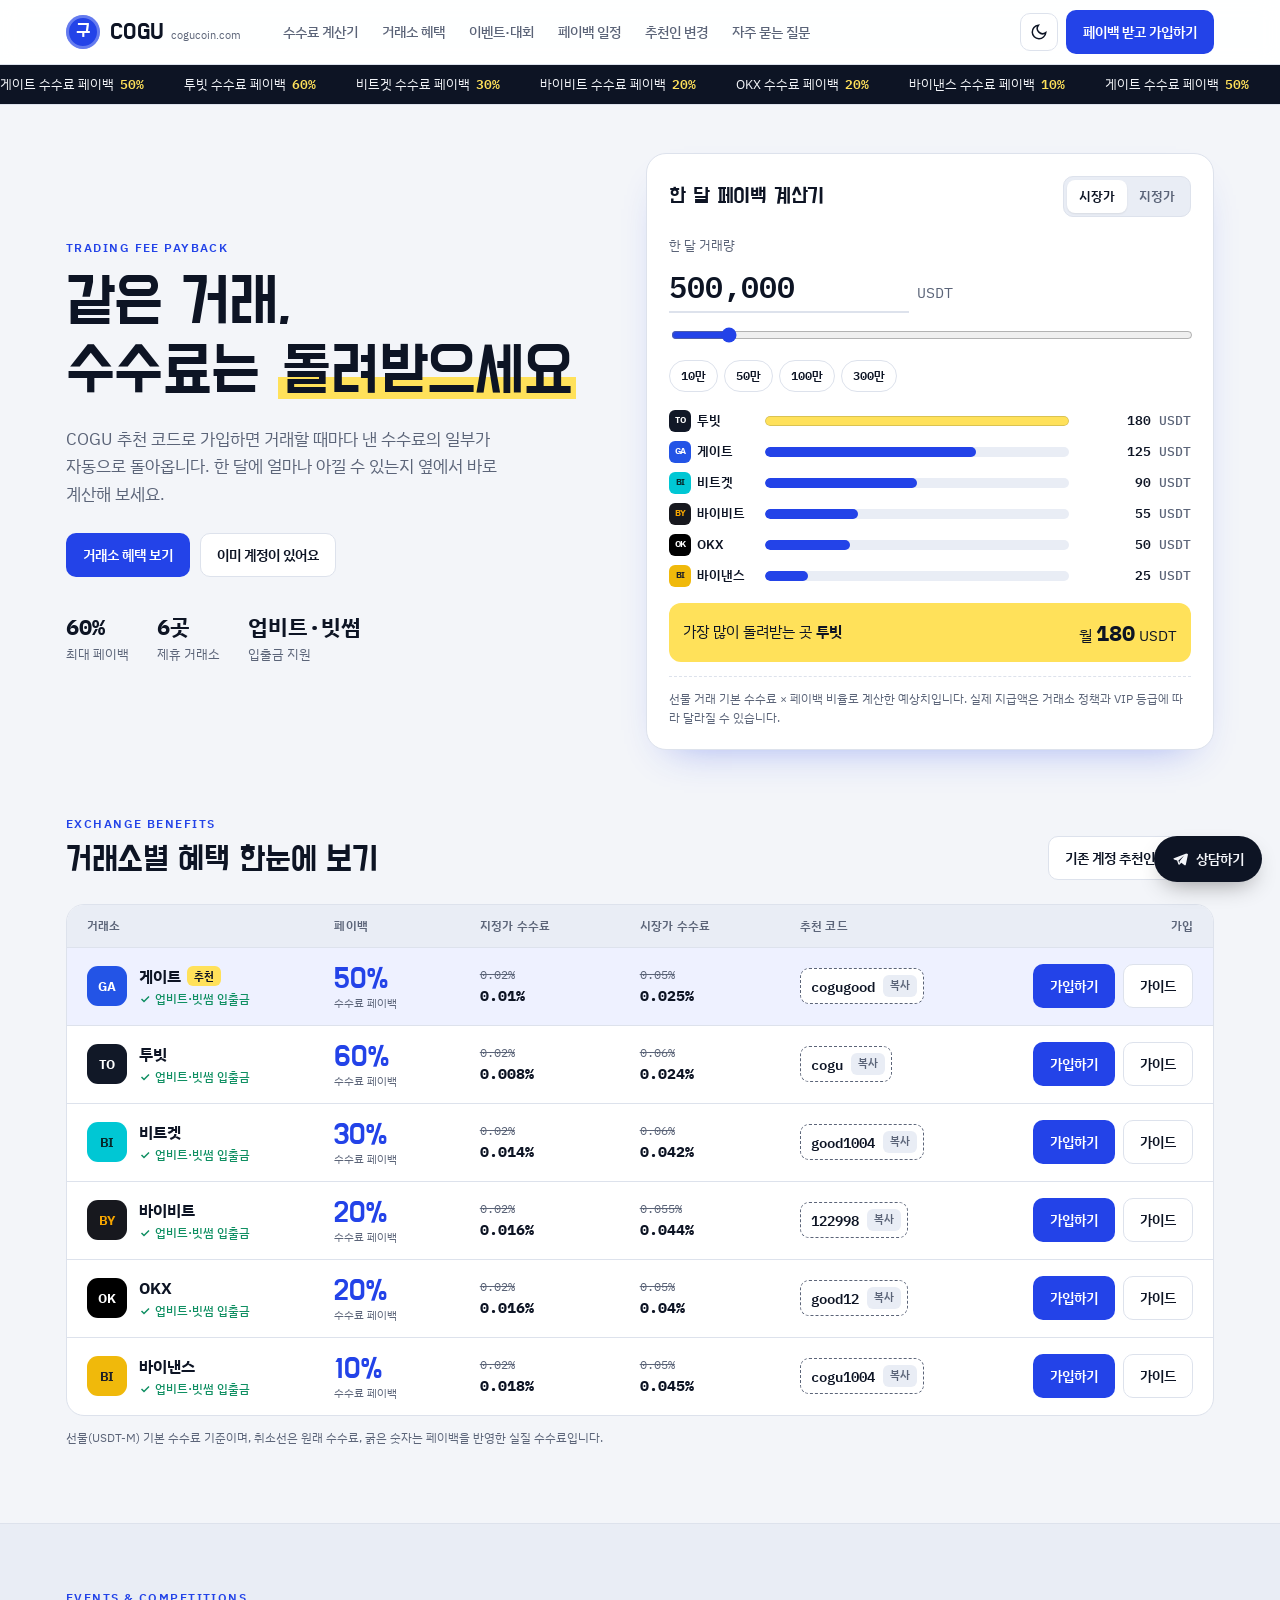
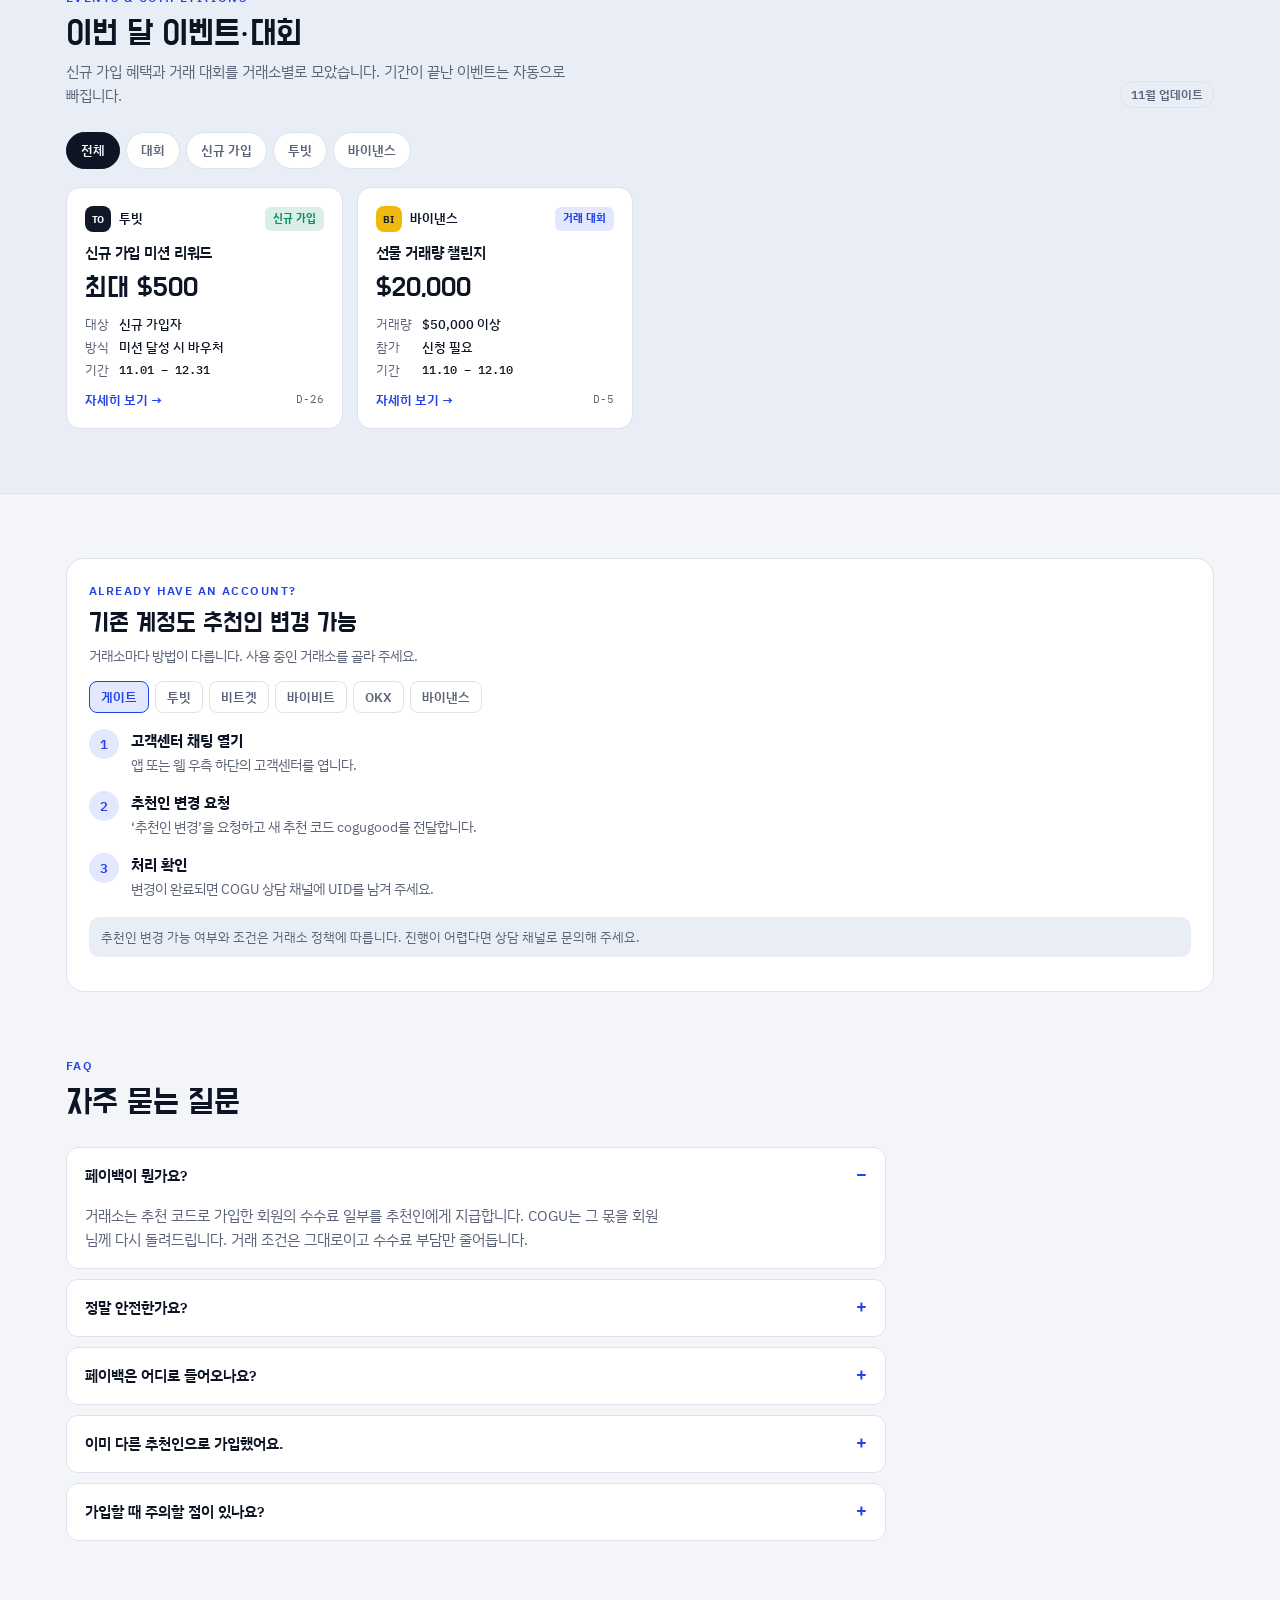
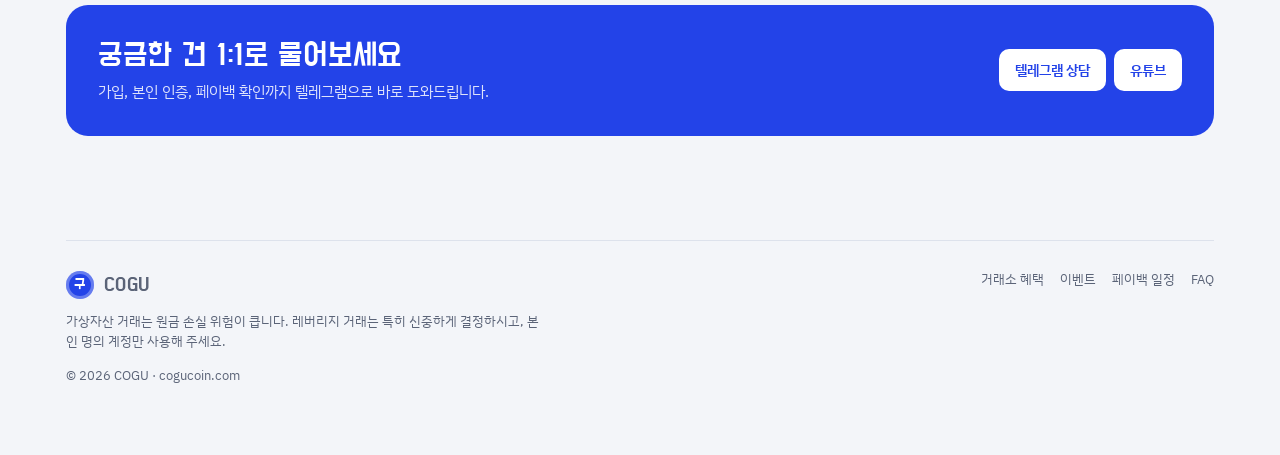
==== commit 79cf26bd: "페이백 일정을 /payback 별도 페이지로 분리 - 스타일은 style.css, 거래소 정보는 data.js로 분리해 두 페이지가 함께 사용 - 메뉴의 페이백 일정 링크를 /pa" ====
--- a/index.html
+++ b/index.html
@@ -4,218 +4,7 @@
 <link rel="preconnect" href="https://fonts.googleapis.com">
 <link rel="preconnect" href="https://fonts.gstatic.com" crossorigin>
 <link rel="stylesheet" href="https://fonts.googleapis.com/css2?family=Do+Hyeon&family=IBM+Plex+Mono:wght@500;600&family=IBM+Plex+Sans+KR:wght@400;500;600;700&display=swap">
-<style>
-/* Layout: 코발트 잉크 + 형광펜 하이라이트. 히어로 = 수수료 절약 계산기, 그 아래 거래소 표 → 이벤트 → 지급 일정 → 레퍼럴 변경 → FAQ */
-:root{
-  --bg:#F3F5F9; --surface:#FFFFFF; --sunk:#E9EDF5; --ink:#0D1424; --muted:#5B6478; --line:#DDE2EC;
-  --accent:#2343E8; --accent-ink:#FFFFFF; --accent-soft:#E3E8FF;
-  --mark:#FFE15A; --mark-ink:#0D1424; --good:#0F8F62;
-  --f-display:"Do Hyeon","IBM Plex Sans KR","Apple SD Gothic Neo","Malgun Gothic",sans-serif;
-  --f-body:"IBM Plex Sans KR","Apple SD Gothic Neo","Malgun Gothic",system-ui,sans-serif;
-  --f-num:"IBM Plex Mono","IBM Plex Sans KR","Apple SD Gothic Neo","Malgun Gothic",ui-monospace,monospace;
-  --r:14px; --wrap:1180px;
-}
-@media (prefers-color-scheme:dark){:root:not([data-theme="light"]){
-  --bg:#0A0F1C; --surface:#121A2C; --sunk:#0E1525; --ink:#E8ECF5; --muted:#98A2B8; --line:#24304A;
-  --accent:#7088FF; --accent-ink:#0A0F1C; --accent-soft:#1B2650; --good:#3DD39A; color-scheme:dark}}
-:root[data-theme="dark"]{
-  --bg:#0A0F1C; --surface:#121A2C; --sunk:#0E1525; --ink:#E8ECF5; --muted:#98A2B8; --line:#24304A;
-  --accent:#7088FF; --accent-ink:#0A0F1C; --accent-soft:#1B2650; --good:#3DD39A; color-scheme:dark}
-
-*{box-sizing:border-box}
-html{scroll-behavior:smooth;scroll-padding-top:84px}
-body{background:var(--bg);color:var(--ink);font-family:var(--f-body);font-size:15px;line-height:1.6;-webkit-font-smoothing:antialiased}
-a{color:inherit}
-button{font:inherit;color:inherit}
-:focus-visible{outline:2px solid var(--accent);outline-offset:2px;border-radius:6px}
-.wrap{max-width:var(--wrap);margin:0 auto;padding-left:max(16px,env(safe-area-inset-left,0px));padding-right:max(16px,env(safe-area-inset-right,0px))}
-.num{font-family:var(--f-num);font-variant-numeric:tabular-nums}
-.eyebrow{font-size:12px;font-weight:600;letter-spacing:.12em;color:var(--accent)}
-h1,h2,h3{font-family:var(--f-display);font-weight:400;text-wrap:balance;margin:0;letter-spacing:-.01em}
-h2{font-size:clamp(26px,3.4vw,34px);line-height:1.15}
-.sec{padding-block:64px}
-.sec-head{display:flex;justify-content:space-between;align-items:flex-end;gap:16px;flex-wrap:wrap;margin-bottom:24px}
-.sec-head p{margin:6px 0 0;color:var(--muted);max-width:56ch}
-.chip{display:inline-flex;align-items:center;gap:6px;font-size:12px;font-weight:600;padding:3px 10px;border-radius:999px;background:var(--sunk);color:var(--muted);border:1px solid var(--line)}
-
-/* header */
-body::before{content:"";position:fixed;inset:0 0 auto;height:env(safe-area-inset-top,0px);z-index:10;background:var(--surface)}
-header{position:sticky;top:env(safe-area-inset-top,0px);z-index:9;background:color-mix(in srgb,var(--surface) 92%,transparent);backdrop-filter:blur(10px);border-bottom:1px solid var(--line)}
-.nav{display:flex;align-items:center;gap:20px;height:64px}
-.logo{display:flex;align-items:center;gap:10px;text-decoration:none}
-.logo-mark{width:34px;height:34px;border-radius:50%;background:var(--accent);color:var(--accent-ink);display:grid;place-items:center;font-family:var(--f-display);font-size:19px;box-shadow:inset 0 0 0 3px color-mix(in srgb,var(--accent-ink) 30%,transparent)}
-.logo-word{font-family:var(--f-display);font-size:24px;letter-spacing:.02em}
-.logo-word small{font-family:var(--f-body);font-size:11px;color:var(--muted);margin-left:6px;letter-spacing:0}
-.menu{display:flex;gap:4px;margin-left:12px}
-.menu a{text-decoration:none;font-size:14px;font-weight:500;color:var(--muted);padding:8px 10px;border-radius:8px}
-.menu a:hover{color:var(--ink);background:var(--sunk)}
-.nav-right{margin-left:auto;display:flex;align-items:center;gap:8px}
-.icon-btn{width:38px;height:38px;border-radius:10px;border:1px solid var(--line);background:var(--surface);display:grid;place-items:center;cursor:pointer}
-.btn{display:inline-flex;align-items:center;justify-content:center;gap:6px;font-weight:600;font-size:14px;padding:10px 16px;border-radius:10px;text-decoration:none;border:1px solid transparent;cursor:pointer;white-space:nowrap}
-.btn-primary{background:var(--accent);color:var(--accent-ink)}
-.btn-primary:hover{filter:brightness(1.08)}
-.btn-ghost{background:var(--surface);border-color:var(--line);color:var(--ink)}
-.btn-ghost:hover{border-color:var(--muted)}
-#menuBtn{display:none}
-.mobile-menu{display:none;border-top:1px solid var(--line);padding-block:8px}
-.mobile-menu a{display:block;padding:12px 4px;text-decoration:none;font-weight:500;border-bottom:1px solid var(--line)}
-@media (max-width:920px){.menu,.nav-right .btn{display:none}#menuBtn{display:grid}.mobile-menu.open{display:block}}
-
-/* ticker */
-.ticker{border-bottom:1px solid var(--line);background:var(--ink);color:var(--bg);overflow:hidden}
-.ticker-track{display:flex;gap:40px;width:max-content;padding-block:9px;animation:tick 38s linear infinite;font-size:13px}
-.ticker-track span{white-space:nowrap}
-.ticker-track b{font-family:var(--f-num);color:var(--mark);font-weight:600;margin-left:6px}
-@keyframes tick{to{transform:translateX(-50%)}}
-@media (prefers-reduced-motion:reduce){.ticker-track{animation:none}}
-
-/* hero */
-.hero{padding-block:48px 32px}
-.hero-grid{display:grid;grid-template-columns:1fr 1.05fr;gap:40px;align-items:center}
-.hero h1{font-size:clamp(38px,5.6vw,64px);line-height:1.08}
-.hl{background:linear-gradient(transparent 58%,var(--mark) 58%,var(--mark) 92%,transparent 92%);padding:0 4px;color:inherit}
-.hero p.lead{font-size:17px;color:var(--muted);max-width:44ch;margin:18px 0 26px}
-.hero-actions{display:flex;gap:10px;flex-wrap:wrap}
-.hero-facts{display:flex;gap:28px;margin-top:32px;flex-wrap:wrap}
-.hero-facts div{display:flex;flex-direction:column}
-.hero-facts b{font-family:var(--f-num);font-size:22px}
-.hero-facts span{font-size:13px;color:var(--muted)}
-@media (max-width:920px){.hero-grid{grid-template-columns:1fr}}
-
-/* calculator */
-.calc{background:var(--surface);border:1px solid var(--line);border-radius:20px;padding:22px;box-shadow:0 18px 40px -24px color-mix(in srgb,var(--accent) 45%,transparent)}
-.calc-top{display:flex;justify-content:space-between;align-items:center;gap:12px;flex-wrap:wrap}
-.calc h3{font-size:22px}
-.seg{display:inline-flex;background:var(--sunk);border-radius:10px;padding:3px;border:1px solid var(--line)}
-.seg button{border:0;background:none;padding:6px 12px;border-radius:8px;font-size:13px;font-weight:600;color:var(--muted);cursor:pointer}
-.seg button[aria-pressed="true"]{background:var(--surface);color:var(--ink);box-shadow:0 1px 2px rgba(0,0,0,.08)}
-.vol{margin-top:18px}
-.vol label{font-size:13px;color:var(--muted);display:block;margin-bottom:6px}
-.vol-row{display:flex;align-items:baseline;gap:8px;flex-wrap:wrap}
-.vol-input{font-family:var(--f-num);font-size:30px;font-weight:600;width:100%;max-width:240px;border:0;border-bottom:2px solid var(--line);background:transparent;color:var(--ink);padding:2px 0;font-variant-numeric:tabular-nums}
-.vol-input:focus{outline:none;border-bottom-color:var(--accent)}
-.vol-row .unit{font-family:var(--f-num);color:var(--muted)}
-.presets{display:flex;gap:6px;margin-top:10px;flex-wrap:wrap}
-.presets button{border:1px solid var(--line);background:var(--surface);border-radius:999px;font-size:12px;font-weight:600;padding:5px 11px;cursor:pointer;font-family:var(--f-num)}
-.presets button:hover{border-color:var(--accent);color:var(--accent)}
-input[type=range]{width:100%;margin-top:14px;accent-color:var(--accent)}
-.bars{display:flex;flex-direction:column;gap:9px;margin-top:18px}
-.bar{display:grid;grid-template-columns:86px 1fr 112px;align-items:center;gap:10px;font-size:13px}
-.bar-name{font-weight:600;display:flex;align-items:center;gap:6px;min-width:0}
-.bar-track{height:10px;background:var(--sunk);border-radius:99px;overflow:hidden}
-.bar-fill{height:100%;background:var(--accent);border-radius:99px;transition:width .35s ease}
-.bar.top .bar-fill{background:var(--mark);box-shadow:inset 0 0 0 1px color-mix(in srgb,var(--mark-ink) 15%,transparent)}
-.bar-val{text-align:right;font-family:var(--f-num);font-variant-numeric:tabular-nums;font-weight:600}
-.calc-note{margin-top:14px;font-size:12px;color:var(--muted);border-top:1px dashed var(--line);padding-top:12px}
-.calc-sum{display:flex;justify-content:space-between;align-items:center;gap:10px;margin-top:16px;background:var(--mark);color:var(--mark-ink);border-radius:12px;padding:12px 14px;flex-wrap:wrap}
-.calc-sum b{font-family:var(--f-num);font-size:22px}
-@media (max-width:420px){.bar{grid-template-columns:70px 1fr 92px;font-size:12px}}
-
-/* exchange table */
-.xtable{background:var(--surface);border:1px solid var(--line);border-radius:18px;overflow:hidden}
-.xrow{display:grid;grid-template-columns:minmax(170px,1.6fr) 0.9fr 1fr 1fr 1.1fr 1.5fr;align-items:center;gap:14px;padding:16px 20px;border-top:1px solid var(--line)}
-.xrow.head{border-top:0;background:var(--sunk);font-size:12px;font-weight:600;color:var(--muted);padding-block:11px;letter-spacing:.02em}
-.xrow.pick{background:color-mix(in srgb,var(--accent-soft) 60%,var(--surface))}
-.xname{display:flex;align-items:center;gap:12px;min-width:0}
-.mono{width:40px;height:40px;border-radius:11px;display:grid;place-items:center;font-weight:700;font-size:13px;flex:none;letter-spacing:-.02em}
-.xname b{display:block;font-size:16px}
-.xname small{display:flex;align-items:center;gap:4px;font-size:12px;color:var(--good);font-weight:500}
-.badge{font-size:11px;font-weight:700;background:var(--mark);color:var(--mark-ink);padding:2px 7px;border-radius:6px;margin-left:6px;vertical-align:2px}
-.pb{font-family:var(--f-display);font-size:30px;line-height:1;color:var(--accent)}
-.pb small{display:block;font-family:var(--f-body);font-size:11px;color:var(--muted);margin-top:4px}
-.fee{display:flex;flex-direction:column;font-family:var(--f-num);font-variant-numeric:tabular-nums}
-.fee s{font-size:12px;color:var(--muted)}
-.fee b{font-size:15px}
-.fee .lbl{display:none;font-family:var(--f-body);font-size:11px;color:var(--muted)}
-.code{display:inline-flex;align-items:center;gap:8px;border:1px dashed var(--muted);border-radius:9px;padding:6px 6px 6px 10px;font-family:var(--f-num);font-weight:600;font-size:14px;background:var(--surface);cursor:pointer;justify-self:start}
-.code:hover{border-color:var(--accent);border-style:solid}
-.code em{font-style:normal;font-family:var(--f-body);font-size:11px;font-weight:600;background:var(--sunk);padding:2px 7px;border-radius:6px;color:var(--muted)}
-.code.copied em{background:var(--good);color:#fff}
-.xact{display:flex;gap:8px;justify-content:flex-end}
-@media (max-width:920px){
-  .xrow.head{display:none}
-  .xrow{grid-template-columns:1fr auto;grid-template-areas:"n p" "f1 f2" "c c" "a a";gap:12px 10px;padding:18px}
-  .xname{grid-area:n}.pb{grid-area:p;text-align:right}
-  .fee.mk{grid-area:f1}.fee.tk{grid-area:f2;text-align:right}
-  .fee .lbl{display:block}
-  .code{grid-area:c}.xact{grid-area:a;justify-content:stretch}.xact .btn{flex:1}
-}
-.table-note{font-size:12px;color:var(--muted);margin-top:12px}
-
-/* events */
-.filters{display:flex;gap:6px;flex-wrap:wrap;margin-bottom:18px}
-.filters button{border:1px solid var(--line);background:var(--surface);border-radius:999px;padding:7px 14px;font-size:13px;font-weight:600;cursor:pointer;color:var(--muted)}
-.filters button[aria-pressed="true"]{background:var(--ink);color:var(--bg);border-color:var(--ink)}
-.events{display:grid;grid-template-columns:repeat(auto-fill,minmax(260px,1fr));gap:14px}
-.ev{background:var(--surface);border:1px solid var(--line);border-radius:var(--r);padding:18px;display:flex;flex-direction:column;gap:10px;text-decoration:none;transition:transform .15s ease,border-color .15s ease}
-.ev:hover{transform:translateY(-2px);border-color:var(--accent)}
-.ev-top{display:flex;justify-content:space-between;align-items:center;gap:8px}
-.ev-ex{display:flex;align-items:center;gap:8px;font-size:13px;font-weight:600}
-.ev-ex .mono{width:26px;height:26px;border-radius:8px;font-size:10px}
-.ev-type{font-size:11px;font-weight:700;padding:3px 8px;border-radius:6px}
-.ev-type.comp{background:var(--accent-soft);color:var(--accent)}
-.ev-type.new{background:color-mix(in srgb,var(--good) 15%,transparent);color:var(--good)}
-.ev h3{font-family:var(--f-body);font-weight:600;font-size:15px;line-height:1.4}
-.ev .prize{font-family:var(--f-display);font-size:28px;line-height:1.1}
-.ev dl{display:grid;grid-template-columns:auto 1fr;gap:3px 10px;margin:0;font-size:12.5px}
-.ev dt{color:var(--muted)}
-.ev dd{margin:0;font-weight:500}
-.ev .go{margin-top:auto;font-size:13px;font-weight:600;color:var(--accent)}
-.ev .dday{font-family:var(--f-num);font-size:11px;color:var(--muted)}
-
-/* schedule + referral */
-.two{display:grid;grid-template-columns:1fr 1fr;gap:20px}
-@media (max-width:920px){.two{grid-template-columns:1fr}}
-.panel{background:var(--surface);border:1px solid var(--line);border-radius:18px;padding:22px;min-width:0}
-.panel h2{font-size:26px}
-.sched{width:100%;border-collapse:collapse;margin-top:14px;font-size:14px}
-.sched th{padding:10px 4px;font-size:12px;font-weight:600;color:var(--muted);text-align:left}
-.sched th:last-child{text-align:right}
-.sched td{padding:16px 4px;border-top:1px solid var(--line);vertical-align:middle}
-.sched td:last-child{text-align:right;white-space:nowrap}
-.sched .ex{display:inline-flex;align-items:center;gap:12px}
-.sched .ex b{display:block;font-size:15px;white-space:nowrap}
-.sched .ex small{display:block;color:var(--muted);font-size:12px;margin-top:2px}
-.sched .when{font-weight:700;font-size:15px}
-.sched .note{color:var(--muted);font-size:12.5px;margin-top:4px;line-height:1.5}
-.pill{display:inline-block;padding:6px 12px;border-radius:999px;background:#E6F6EF;color:#0F7A4D;font-size:12px;font-weight:700}
-.ok{display:inline-flex;align-items:center;gap:6px;font-size:12px;font-weight:600;color:var(--good)}
-.ok::before{content:"";width:7px;height:7px;border-radius:50%;background:var(--good)}
-.steps{list-style:none;padding:0;margin:16px 0 0;display:flex;flex-direction:column;gap:14px;counter-reset:s}
-.steps li{display:grid;grid-template-columns:30px 1fr;gap:12px;counter-increment:s}
-.steps li::before{content:counter(s);width:30px;height:30px;border-radius:50%;background:var(--accent-soft);color:var(--accent);display:grid;place-items:center;font-family:var(--f-num);font-weight:600;font-size:13px}
-.steps b{display:block}
-.steps span{color:var(--muted);font-size:13.5px}
-.xtabs{display:flex;gap:6px;flex-wrap:wrap;margin-top:14px}
-.xtabs button{border:1px solid var(--line);background:var(--surface);border-radius:8px;padding:5px 11px;font-size:12.5px;font-weight:600;cursor:pointer;color:var(--muted)}
-.xtabs button[aria-pressed="true"]{border-color:var(--accent);color:var(--accent);background:var(--accent-soft)}
-.warn{font-size:12.5px;color:var(--muted);background:var(--sunk);border-radius:10px;padding:10px 12px;margin-top:16px}
-
-/* faq */
-.faq{display:grid;gap:10px;max-width:820px}
-.faq details{background:var(--surface);border:1px solid var(--line);border-radius:12px;padding:0 18px}
-.faq summary{cursor:pointer;list-style:none;padding:16px 0;font-weight:600;display:flex;justify-content:space-between;gap:12px}
-.faq summary::-webkit-details-marker{display:none}
-.faq summary::after{content:"+";font-family:var(--f-num);color:var(--accent);font-size:18px;line-height:1}
-.faq details[open] summary::after{content:"−"}
-.faq p{margin:0 0 16px;color:var(--muted);max-width:65ch}
-
-/* contact + footer */
-.contact{background:var(--accent);color:var(--accent-ink);border-radius:22px;padding:32px;display:flex;justify-content:space-between;align-items:center;gap:20px;flex-wrap:wrap}
-.contact h2{font-size:clamp(24px,3vw,32px)}
-.contact p{margin:6px 0 0;opacity:.85}
-.contact .links{display:flex;gap:8px;flex-wrap:wrap}
-.contact .links a{background:var(--accent-ink);color:var(--accent);text-decoration:none;font-weight:600;padding:10px 16px;border-radius:10px;font-size:14px}
-footer{padding-block:40px 56px;color:var(--muted);font-size:13px}
-.foot{display:flex;justify-content:space-between;gap:24px;flex-wrap:wrap;border-top:1px solid var(--line);padding-top:28px}
-.foot nav{display:flex;gap:16px;flex-wrap:wrap}
-.foot nav a{text-decoration:none}
-.foot nav a:hover{color:var(--ink)}
-.risk{max-width:60ch;margin-top:10px}
-
-.fab{position:fixed;right:calc(18px + env(safe-area-inset-right,0px));bottom:calc(18px + env(safe-area-inset-bottom,0px));z-index:8;background:var(--ink);color:var(--bg);text-decoration:none;font-weight:600;font-size:14px;padding:12px 18px;border-radius:999px;box-shadow:0 10px 24px -10px rgba(0,0,0,.45);display:flex;align-items:center;gap:8px}
-.toast{position:fixed;left:50%;bottom:calc(24px + env(safe-area-inset-bottom,0px));transform:translateX(-50%);background:var(--ink);color:var(--bg);padding:10px 16px;border-radius:10px;font-size:13px;font-weight:600;z-index:20}
-</style>
+<link rel="stylesheet" href="/style.css">
 
 <header>
   <div class="wrap">
@@ -228,7 +17,7 @@
         <a href="#calc">수수료 계산기</a>
         <a href="#exchanges">거래소 혜택</a>
         <a href="#events">이벤트·대회</a>
-        <a href="#payback">페이백 일정</a>
+        <a href="/payback">페이백 일정</a>
         <a href="#referral">추천인 변경</a>
         <a href="#faq">자주 묻는 질문</a>
       </nav>
@@ -244,7 +33,7 @@
     </div>
     <nav class="mobile-menu" id="mobileMenu" aria-label="모바일 메뉴">
       <a href="#calc">수수료 계산기</a><a href="#exchanges">거래소 혜택</a><a href="#events">이벤트·대회</a>
-      <a href="#payback">페이백 일정</a><a href="#referral">추천인 변경</a><a href="#faq">자주 묻는 질문</a>
+      <a href="/payback">페이백 일정</a><a href="#referral">추천인 변경</a><a href="#faq">자주 묻는 질문</a>
     </nav>
   </div>
 </header>
@@ -333,15 +122,7 @@
   </section>
 
   <section class="sec">
-    <div class="wrap two">
-      <div class="panel" id="payback">
-        <div class="eyebrow">PAYBACK SCHEDULE</div>
-        <h2 style="margin-top:8px">페이백 지급 시간</h2>
-        <p style="color:var(--muted);margin:6px 0 0;font-size:14px">거래 후 아래 주기에 맞춰 거래소 지갑으로 자동 입금됩니다.</p>
-        <table class="sched"><thead><tr><th>거래소</th><th>지급 일정</th><th>상태</th></tr></thead><tbody id="schedRows"></tbody></table>
-        <p class="warn">거래소 점검이나 정책 변경으로 지급이 늦어질 수 있습니다. 24시간 이상 지연되면 상담 채널로 UID와 함께 문의해 주세요.</p>
-      </div>
-
+    <div class="wrap">
       <div class="panel" id="referral">
         <div class="eyebrow">ALREADY HAVE AN ACCOUNT?</div>
         <h2 style="margin-top:8px">기존 계정도 추천인 변경 가능</h2>
@@ -359,7 +140,7 @@
       <div class="faq">
         <details open><summary>페이백이 뭔가요?</summary><p>거래소는 추천 코드로 가입한 회원의 수수료 일부를 추천인에게 지급합니다. COGU는 그 몫을 회원님께 다시 돌려드립니다. 거래 조건은 그대로이고 수수료 부담만 줄어듭니다.</p></details>
         <details><summary>정말 안전한가요?</summary><p>모든 혜택은 각 거래소의 공식 파트너 프로그램을 통해 지급됩니다. COGU는 회원님의 계정, 비밀번호, 자산에 접근하지 않으며, 그런 정보를 요청하지도 않습니다.</p></details>
-        <details><summary>페이백은 어디로 들어오나요?</summary><p>가입한 거래소 계정의 지갑으로 직접 들어옵니다. 지급 주기는 위의 페이백 지급 시간 표를 확인해 주세요.</p></details>
+        <details><summary>페이백은 어디로 들어오나요?</summary><p>가입한 거래소 계정의 지갑으로 직접 들어옵니다. 지급 주기는 <a href="/payback">페이백 일정</a> 페이지에서 확인해 주세요.</p></details>
         <details><summary>이미 다른 추천인으로 가입했어요.</summary><p>일부 거래소는 고객센터를 통한 추천인 변경을 지원합니다. 추천인 변경 안내에서 거래소를 선택해 방법을 확인해 주세요.</p></details>
         <details><summary>가입할 때 주의할 점이 있나요?</summary><p>반드시 본인 명의 정보로 가입하고 본인 인증(KYC)을 완료해 주세요. 타인 명의 계정은 페이백 지급이 제한되고 계정이 정지될 수 있습니다.</p></details>
       </div>
@@ -391,7 +172,7 @@
         <p>© 2026 COGU · cogucoin.com</p>
       </div>
       <nav aria-label="하단 메뉴">
-        <a href="#exchanges">거래소 혜택</a><a href="#events">이벤트</a><a href="#payback">페이백 일정</a><a href="#faq">FAQ</a>
+        <a href="#exchanges">거래소 혜택</a><a href="#events">이벤트</a><a href="/payback">페이백 일정</a><a href="#faq">FAQ</a>
       </nav>
     </div>
   </div>
@@ -403,35 +184,9 @@
 </a>
 <div class="toast" id="toast" hidden></div>
 
+<script src="/data.js"></script>
 <script>
-/* ===== 여기만 고치면 사이트 내용이 바뀝니다 ===== */
-// code: 본인 추천 코드 / link: 본인 레퍼럴 가입 링크 / maker·taker: 기본 수수료(%) / payback: 페이백 비율(%)
-const EXCHANGES = [
-  {id:"gate",    name:"Gate",    ko:"게이트",   color:"#2354E6", fg:"#fff", payback:50, maker:0.02, taker:0.05,  code:"cogugood",    link:"https://www.gate.com/", pick:true, schedule:"거래 시작 후 2시간 이내", scheduleNote:"현물/선물 계좌가 분리된 경우 현물 계좌로, 통합 모드에서는 거래 계좌로 입금됩니다."},
-  {id:"toobit",  name:"Toobit",  ko:"투빗",     color:"#111827", fg:"#fff", payback:60, maker:0.02, taker:0.06,  code:"cogu",    link:"https://www.toobit.com/", schedule:"거래 후 약 1시간 30분"},
-  {id:"bitget",  name:"Bitget",  ko:"비트겟",   color:"#00C7D4", fg:"#062a2c", payback:30, maker:0.02, taker:0.06, code:"good1004",   link:"https://www.bitget.com/", schedule:"다음 날 오후 4시 30분 이후"},
-  {id:"bybit",   name:"Bybit",   ko:"바이비트", color:"#17181E", fg:"#F7A600", payback:20, maker:0.02, taker:0.055, code:"122998", link:"https://www.bybit.com/invite?ref=122998", schedule:"매주 월요일"},
-  {id:"okx",     name:"OKX",     ko:"OKX",      color:"#000000", fg:"#fff", payback:20, maker:0.02, taker:0.05,  code:"good12",    link:"https://www.okx.com/", schedule:"약 1시간마다"},
-  {id:"binance", name:"Binance", ko:"바이낸스", color:"#F0B90B", fg:"#1E2026", payback:10, maker:0.02, taker:0.05, code:"cogu1004",   link:"https://www.binance.com/", schedule:"거래 후 약 1시간"}
-];
-// type: "comp"(대회) 또는 "new"(신규 가입) / end 날짜가 지나면 자동으로 숨겨집니다
-const EVENTS = [
-  {ex:"gate",    type:"comp", title:"11월 선물 개인 거래 대회", prize:"$100,000", start:"2026-11-01", end:"2026-11-30", cond:[["참가 조건","선물 자산 $200 이상"],["거래량","$100,000 이상"]], link:"https://www.gate.com/"},
-  {ex:"toobit",  type:"new",  title:"신규 가입 미션 리워드",     prize:"최대 $500",  start:"2026-11-01", end:"2026-12-31", cond:[["대상","신규 가입자"],["방식","미션 달성 시 바우처"]], link:"https://www.toobit.com/"},
-  {ex:"bitget",  type:"comp", title:"11월 개인 트레이딩 대회",   prize:"$50,000",   start:"2026-11-01", end:"2026-11-30", cond:[["참가 조건","선물 자산 $100 이상"],["거래량","$200,000 이상"]], link:"https://www.bitget.com/"},
-  {ex:"bybit",   type:"new",  title:"첫 입금 리워드",            prize:"20 USDT",   start:"2026-11-03", end:"2026-11-30", cond:[["조건","100 USDT 이상 입금"],["인원","선착순 지급"]], link:"https://www.bybit.com/invite?ref=122998"},
-  {ex:"okx",     type:"new",  title:"입금·거래 리워드",          prize:"최대 $200", start:"2026-11-01", end:"2026-11-30", cond:[["대상","신규 가입자"],["방식","입금 후 거래 미션"]], link:"https://www.okx.com/"},
-  {ex:"binance", type:"comp", title:"선물 거래량 챌린지",        prize:"$20,000",   start:"2026-11-10", end:"2026-12-10", cond:[["거래량","$50,000 이상"],["참가","신청 필요"]], link:"https://www.binance.com/"}
-];
-const REF_STEPS = {
-  gate:   [["고객센터 채팅 열기","앱 또는 웹 우측 하단의 고객센터를 엽니다."],["추천인 변경 요청","‘추천인 변경’을 요청하고 새 추천 코드 COGU를 전달합니다."],["처리 확인","변경이 완료되면 COGU 상담 채널에 UID를 남겨 주세요."]],
-  toobit: [["고객센터 문의","Toobit 고객센터에 추천인 변경을 요청합니다."],["코드 전달","새 추천 코드 cogu와 본인 UID를 전달합니다."],["완료 확인","처리 후 COGU 상담 채널에 UID를 남겨 주세요."]],
-  bitget: [["정책 확인","Bitget은 기존 계정의 추천인 변경을 제한하는 경우가 있습니다."],["고객센터 문의","가능 여부를 고객센터에서 먼저 확인합니다."],["상담 요청","어렵다면 COGU 상담 채널로 문의해 주세요."]],
-  bybit:  [["고객센터 문의","Bybit 고객센터에 추천인 변경 가능 여부를 문의합니다."],["코드 전달","가능하다면 새 추천 코드 122998을 전달합니다."],["완료 확인","처리 후 COGU 상담 채널에 UID를 남겨 주세요."]],
-  okx:    [["고객센터 문의","OKX 고객센터에 추천인 변경을 요청합니다."],["코드 전달","새 추천 코드 COGU와 UID를 전달합니다."],["완료 확인","처리 후 COGU 상담 채널에 UID를 남겨 주세요."]],
-  binance:[["정책 확인","Binance는 추천인 변경 조건이 까다로운 편입니다."],["고객센터 문의","가능 여부를 고객센터에서 먼저 확인합니다."],["상담 요청","방법이 막히면 COGU 상담 채널로 문의해 주세요."]]
-};
-/* ===== 설정 끝 ===== */
+
 
 const $ = s => document.querySelector(s);
 const byId = Object.fromEntries(EXCHANGES.map(e => [e.id, e]));
@@ -527,10 +282,6 @@
 }
 renderEvents();
 
-/* schedule */
-$("#schedRows").innerHTML = EXCHANGES.map(e=>`<tr><td><span class="ex">${mono(e)}<span><b>${e.ko}</b><small>${e.name}</small></span></span></td><td><div class="when">${e.schedule}</div>${e.scheduleNote?`<div class="note">${e.scheduleNote}</div>`:""}</td><td><span class="pill">정규 일정</span></td></tr>`).join("");
-document.querySelectorAll("#schedRows .mono").forEach(m=>{m.style.width="28px";m.style.height="28px";m.style.fontSize="10px";m.style.borderRadius="8px"});
-
 /* referral change */
 $("#refTabs").innerHTML = EXCHANGES.map((e,i)=>`<button data-x="${e.id}" aria-pressed="${i===0}">${e.ko}</button>`).join("");
 function setRef(id){
--- a/style.css
+++ b/style.css
@@ -0,0 +1,210 @@
+/* Layout: 코발트 잉크 + 형광펜 하이라이트. 히어로 = 수수료 절약 계산기, 그 아래 거래소 표 → 이벤트 → 지급 일정 → 레퍼럴 변경 → FAQ */
+:root{
+  --bg:#F3F5F9; --surface:#FFFFFF; --sunk:#E9EDF5; --ink:#0D1424; --muted:#5B6478; --line:#DDE2EC;
+  --accent:#2343E8; --accent-ink:#FFFFFF; --accent-soft:#E3E8FF;
+  --mark:#FFE15A; --mark-ink:#0D1424; --good:#0F8F62;
+  --f-display:"Do Hyeon","IBM Plex Sans KR","Apple SD Gothic Neo","Malgun Gothic",sans-serif;
+  --f-body:"IBM Plex Sans KR","Apple SD Gothic Neo","Malgun Gothic",system-ui,sans-serif;
+  --f-num:"IBM Plex Mono","IBM Plex Sans KR","Apple SD Gothic Neo","Malgun Gothic",ui-monospace,monospace;
+  --r:14px; --wrap:1180px;
+}
+@media (prefers-color-scheme:dark){:root:not([data-theme="light"]){
+  --bg:#0A0F1C; --surface:#121A2C; --sunk:#0E1525; --ink:#E8ECF5; --muted:#98A2B8; --line:#24304A;
+  --accent:#7088FF; --accent-ink:#0A0F1C; --accent-soft:#1B2650; --good:#3DD39A; color-scheme:dark}}
+:root[data-theme="dark"]{
+  --bg:#0A0F1C; --surface:#121A2C; --sunk:#0E1525; --ink:#E8ECF5; --muted:#98A2B8; --line:#24304A;
+  --accent:#7088FF; --accent-ink:#0A0F1C; --accent-soft:#1B2650; --good:#3DD39A; color-scheme:dark}
+
+*{box-sizing:border-box}
+html{scroll-behavior:smooth;scroll-padding-top:84px}
+body{background:var(--bg);color:var(--ink);font-family:var(--f-body);font-size:15px;line-height:1.6;-webkit-font-smoothing:antialiased}
+a{color:inherit}
+button{font:inherit;color:inherit}
+:focus-visible{outline:2px solid var(--accent);outline-offset:2px;border-radius:6px}
+.wrap{max-width:var(--wrap);margin:0 auto;padding-left:max(16px,env(safe-area-inset-left,0px));padding-right:max(16px,env(safe-area-inset-right,0px))}
+.num{font-family:var(--f-num);font-variant-numeric:tabular-nums}
+.eyebrow{font-size:12px;font-weight:600;letter-spacing:.12em;color:var(--accent)}
+h1,h2,h3{font-family:var(--f-display);font-weight:400;text-wrap:balance;margin:0;letter-spacing:-.01em}
+h2{font-size:clamp(26px,3.4vw,34px);line-height:1.15}
+.sec{padding-block:64px}
+.sec-head{display:flex;justify-content:space-between;align-items:flex-end;gap:16px;flex-wrap:wrap;margin-bottom:24px}
+.sec-head p{margin:6px 0 0;color:var(--muted);max-width:56ch}
+.chip{display:inline-flex;align-items:center;gap:6px;font-size:12px;font-weight:600;padding:3px 10px;border-radius:999px;background:var(--sunk);color:var(--muted);border:1px solid var(--line)}
+
+/* header */
+body::before{content:"";position:fixed;inset:0 0 auto;height:env(safe-area-inset-top,0px);z-index:10;background:var(--surface)}
+header{position:sticky;top:env(safe-area-inset-top,0px);z-index:9;background:color-mix(in srgb,var(--surface) 92%,transparent);backdrop-filter:blur(10px);border-bottom:1px solid var(--line)}
+.nav{display:flex;align-items:center;gap:20px;height:64px}
+.logo{display:flex;align-items:center;gap:10px;text-decoration:none}
+.logo-mark{width:34px;height:34px;border-radius:50%;background:var(--accent);color:var(--accent-ink);display:grid;place-items:center;font-family:var(--f-display);font-size:19px;box-shadow:inset 0 0 0 3px color-mix(in srgb,var(--accent-ink) 30%,transparent)}
+.logo-word{font-family:var(--f-display);font-size:24px;letter-spacing:.02em}
+.logo-word small{font-family:var(--f-body);font-size:11px;color:var(--muted);margin-left:6px;letter-spacing:0}
+.menu{display:flex;gap:4px;margin-left:12px}
+.menu a{text-decoration:none;font-size:14px;font-weight:500;color:var(--muted);padding:8px 10px;border-radius:8px}
+.menu a:hover{color:var(--ink);background:var(--sunk)}
+.nav-right{margin-left:auto;display:flex;align-items:center;gap:8px}
+.icon-btn{width:38px;height:38px;border-radius:10px;border:1px solid var(--line);background:var(--surface);display:grid;place-items:center;cursor:pointer}
+.btn{display:inline-flex;align-items:center;justify-content:center;gap:6px;font-weight:600;font-size:14px;padding:10px 16px;border-radius:10px;text-decoration:none;border:1px solid transparent;cursor:pointer;white-space:nowrap}
+.btn-primary{background:var(--accent);color:var(--accent-ink)}
+.btn-primary:hover{filter:brightness(1.08)}
+.btn-ghost{background:var(--surface);border-color:var(--line);color:var(--ink)}
+.btn-ghost:hover{border-color:var(--muted)}
+#menuBtn{display:none}
+.mobile-menu{display:none;border-top:1px solid var(--line);padding-block:8px}
+.mobile-menu a{display:block;padding:12px 4px;text-decoration:none;font-weight:500;border-bottom:1px solid var(--line)}
+@media (max-width:920px){.menu,.nav-right .btn{display:none}#menuBtn{display:grid}.mobile-menu.open{display:block}}
+
+/* ticker */
+.ticker{border-bottom:1px solid var(--line);background:var(--ink);color:var(--bg);overflow:hidden}
+.ticker-track{display:flex;gap:40px;width:max-content;padding-block:9px;animation:tick 38s linear infinite;font-size:13px}
+.ticker-track span{white-space:nowrap}
+.ticker-track b{font-family:var(--f-num);color:var(--mark);font-weight:600;margin-left:6px}
+@keyframes tick{to{transform:translateX(-50%)}}
+@media (prefers-reduced-motion:reduce){.ticker-track{animation:none}}
+
+/* hero */
+.hero{padding-block:48px 32px}
+.hero-grid{display:grid;grid-template-columns:1fr 1.05fr;gap:40px;align-items:center}
+.hero h1{font-size:clamp(38px,5.6vw,64px);line-height:1.08}
+.hl{background:linear-gradient(transparent 58%,var(--mark) 58%,var(--mark) 92%,transparent 92%);padding:0 4px;color:inherit}
+.hero p.lead{font-size:17px;color:var(--muted);max-width:44ch;margin:18px 0 26px}
+.hero-actions{display:flex;gap:10px;flex-wrap:wrap}
+.hero-facts{display:flex;gap:28px;margin-top:32px;flex-wrap:wrap}
+.hero-facts div{display:flex;flex-direction:column}
+.hero-facts b{font-family:var(--f-num);font-size:22px}
+.hero-facts span{font-size:13px;color:var(--muted)}
+@media (max-width:920px){.hero-grid{grid-template-columns:1fr}}
+
+/* calculator */
+.calc{background:var(--surface);border:1px solid var(--line);border-radius:20px;padding:22px;box-shadow:0 18px 40px -24px color-mix(in srgb,var(--accent) 45%,transparent)}
+.calc-top{display:flex;justify-content:space-between;align-items:center;gap:12px;flex-wrap:wrap}
+.calc h3{font-size:22px}
+.seg{display:inline-flex;background:var(--sunk);border-radius:10px;padding:3px;border:1px solid var(--line)}
+.seg button{border:0;background:none;padding:6px 12px;border-radius:8px;font-size:13px;font-weight:600;color:var(--muted);cursor:pointer}
+.seg button[aria-pressed="true"]{background:var(--surface);color:var(--ink);box-shadow:0 1px 2px rgba(0,0,0,.08)}
+.vol{margin-top:18px}
+.vol label{font-size:13px;color:var(--muted);display:block;margin-bottom:6px}
+.vol-row{display:flex;align-items:baseline;gap:8px;flex-wrap:wrap}
+.vol-input{font-family:var(--f-num);font-size:30px;font-weight:600;width:100%;max-width:240px;border:0;border-bottom:2px solid var(--line);background:transparent;color:var(--ink);padding:2px 0;font-variant-numeric:tabular-nums}
+.vol-input:focus{outline:none;border-bottom-color:var(--accent)}
+.vol-row .unit{font-family:var(--f-num);color:var(--muted)}
+.presets{display:flex;gap:6px;margin-top:10px;flex-wrap:wrap}
+.presets button{border:1px solid var(--line);background:var(--surface);border-radius:999px;font-size:12px;font-weight:600;padding:5px 11px;cursor:pointer;font-family:var(--f-num)}
+.presets button:hover{border-color:var(--accent);color:var(--accent)}
+input[type=range]{width:100%;margin-top:14px;accent-color:var(--accent)}
+.bars{display:flex;flex-direction:column;gap:9px;margin-top:18px}
+.bar{display:grid;grid-template-columns:86px 1fr 112px;align-items:center;gap:10px;font-size:13px}
+.bar-name{font-weight:600;display:flex;align-items:center;gap:6px;min-width:0}
+.bar-track{height:10px;background:var(--sunk);border-radius:99px;overflow:hidden}
+.bar-fill{height:100%;background:var(--accent);border-radius:99px;transition:width .35s ease}
+.bar.top .bar-fill{background:var(--mark);box-shadow:inset 0 0 0 1px color-mix(in srgb,var(--mark-ink) 15%,transparent)}
+.bar-val{text-align:right;font-family:var(--f-num);font-variant-numeric:tabular-nums;font-weight:600}
+.calc-note{margin-top:14px;font-size:12px;color:var(--muted);border-top:1px dashed var(--line);padding-top:12px}
+.calc-sum{display:flex;justify-content:space-between;align-items:center;gap:10px;margin-top:16px;background:var(--mark);color:var(--mark-ink);border-radius:12px;padding:12px 14px;flex-wrap:wrap}
+.calc-sum b{font-family:var(--f-num);font-size:22px}
+@media (max-width:420px){.bar{grid-template-columns:70px 1fr 92px;font-size:12px}}
+
+/* exchange table */
+.xtable{background:var(--surface);border:1px solid var(--line);border-radius:18px;overflow:hidden}
+.xrow{display:grid;grid-template-columns:minmax(170px,1.6fr) 0.9fr 1fr 1fr 1.1fr 1.5fr;align-items:center;gap:14px;padding:16px 20px;border-top:1px solid var(--line)}
+.xrow.head{border-top:0;background:var(--sunk);font-size:12px;font-weight:600;color:var(--muted);padding-block:11px;letter-spacing:.02em}
+.xrow.pick{background:color-mix(in srgb,var(--accent-soft) 60%,var(--surface))}
+.xname{display:flex;align-items:center;gap:12px;min-width:0}
+.mono{width:40px;height:40px;border-radius:11px;display:grid;place-items:center;font-weight:700;font-size:13px;flex:none;letter-spacing:-.02em}
+.xname b{display:block;font-size:16px}
+.xname small{display:flex;align-items:center;gap:4px;font-size:12px;color:var(--good);font-weight:500}
+.badge{font-size:11px;font-weight:700;background:var(--mark);color:var(--mark-ink);padding:2px 7px;border-radius:6px;margin-left:6px;vertical-align:2px}
+.pb{font-family:var(--f-display);font-size:30px;line-height:1;color:var(--accent)}
+.pb small{display:block;font-family:var(--f-body);font-size:11px;color:var(--muted);margin-top:4px}
+.fee{display:flex;flex-direction:column;font-family:var(--f-num);font-variant-numeric:tabular-nums}
+.fee s{font-size:12px;color:var(--muted)}
+.fee b{font-size:15px}
+.fee .lbl{display:none;font-family:var(--f-body);font-size:11px;color:var(--muted)}
+.code{display:inline-flex;align-items:center;gap:8px;border:1px dashed var(--muted);border-radius:9px;padding:6px 6px 6px 10px;font-family:var(--f-num);font-weight:600;font-size:14px;background:var(--surface);cursor:pointer;justify-self:start}
+.code:hover{border-color:var(--accent);border-style:solid}
+.code em{font-style:normal;font-family:var(--f-body);font-size:11px;font-weight:600;background:var(--sunk);padding:2px 7px;border-radius:6px;color:var(--muted)}
+.code.copied em{background:var(--good);color:#fff}
+.xact{display:flex;gap:8px;justify-content:flex-end}
+@media (max-width:920px){
+  .xrow.head{display:none}
+  .xrow{grid-template-columns:1fr auto;grid-template-areas:"n p" "f1 f2" "c c" "a a";gap:12px 10px;padding:18px}
+  .xname{grid-area:n}.pb{grid-area:p;text-align:right}
+  .fee.mk{grid-area:f1}.fee.tk{grid-area:f2;text-align:right}
+  .fee .lbl{display:block}
+  .code{grid-area:c}.xact{grid-area:a;justify-content:stretch}.xact .btn{flex:1}
+}
+.table-note{font-size:12px;color:var(--muted);margin-top:12px}
+
+/* events */
+.filters{display:flex;gap:6px;flex-wrap:wrap;margin-bottom:18px}
+.filters button{border:1px solid var(--line);background:var(--surface);border-radius:999px;padding:7px 14px;font-size:13px;font-weight:600;cursor:pointer;color:var(--muted)}
+.filters button[aria-pressed="true"]{background:var(--ink);color:var(--bg);border-color:var(--ink)}
+.events{display:grid;grid-template-columns:repeat(auto-fill,minmax(260px,1fr));gap:14px}
+.ev{background:var(--surface);border:1px solid var(--line);border-radius:var(--r);padding:18px;display:flex;flex-direction:column;gap:10px;text-decoration:none;transition:transform .15s ease,border-color .15s ease}
+.ev:hover{transform:translateY(-2px);border-color:var(--accent)}
+.ev-top{display:flex;justify-content:space-between;align-items:center;gap:8px}
+.ev-ex{display:flex;align-items:center;gap:8px;font-size:13px;font-weight:600}
+.ev-ex .mono{width:26px;height:26px;border-radius:8px;font-size:10px}
+.ev-type{font-size:11px;font-weight:700;padding:3px 8px;border-radius:6px}
+.ev-type.comp{background:var(--accent-soft);color:var(--accent)}
+.ev-type.new{background:color-mix(in srgb,var(--good) 15%,transparent);color:var(--good)}
+.ev h3{font-family:var(--f-body);font-weight:600;font-size:15px;line-height:1.4}
+.ev .prize{font-family:var(--f-display);font-size:28px;line-height:1.1}
+.ev dl{display:grid;grid-template-columns:auto 1fr;gap:3px 10px;margin:0;font-size:12.5px}
+.ev dt{color:var(--muted)}
+.ev dd{margin:0;font-weight:500}
+.ev .go{margin-top:auto;font-size:13px;font-weight:600;color:var(--accent)}
+.ev .dday{font-family:var(--f-num);font-size:11px;color:var(--muted)}
+
+/* schedule + referral */
+.two{display:grid;grid-template-columns:1fr 1fr;gap:20px}
+@media (max-width:920px){.two{grid-template-columns:1fr}}
+.panel{background:var(--surface);border:1px solid var(--line);border-radius:18px;padding:22px;min-width:0}
+.panel h2{font-size:26px}
+.sched{width:100%;border-collapse:collapse;margin-top:14px;font-size:14px}
+.sched th{padding:10px 4px;font-size:12px;font-weight:600;color:var(--muted);text-align:left}
+.sched th:last-child{text-align:right}
+.sched td{padding:16px 4px;border-top:1px solid var(--line);vertical-align:middle}
+.sched td:last-child{text-align:right;white-space:nowrap}
+.sched .ex{display:inline-flex;align-items:center;gap:12px}
+.sched .ex b{display:block;font-size:15px;white-space:nowrap}
+.sched .ex small{display:block;color:var(--muted);font-size:12px;margin-top:2px}
+.sched .when{font-weight:700;font-size:15px}
+.sched .note{color:var(--muted);font-size:12.5px;margin-top:4px;line-height:1.5}
+.pill{display:inline-block;padding:6px 12px;border-radius:999px;background:#E6F6EF;color:#0F7A4D;font-size:12px;font-weight:700}
+.ok{display:inline-flex;align-items:center;gap:6px;font-size:12px;font-weight:600;color:var(--good)}
+.ok::before{content:"";width:7px;height:7px;border-radius:50%;background:var(--good)}
+.steps{list-style:none;padding:0;margin:16px 0 0;display:flex;flex-direction:column;gap:14px;counter-reset:s}
+.steps li{display:grid;grid-template-columns:30px 1fr;gap:12px;counter-increment:s}
+.steps li::before{content:counter(s);width:30px;height:30px;border-radius:50%;background:var(--accent-soft);color:var(--accent);display:grid;place-items:center;font-family:var(--f-num);font-weight:600;font-size:13px}
+.steps b{display:block}
+.steps span{color:var(--muted);font-size:13.5px}
+.xtabs{display:flex;gap:6px;flex-wrap:wrap;margin-top:14px}
+.xtabs button{border:1px solid var(--line);background:var(--surface);border-radius:8px;padding:5px 11px;font-size:12.5px;font-weight:600;cursor:pointer;color:var(--muted)}
+.xtabs button[aria-pressed="true"]{border-color:var(--accent);color:var(--accent);background:var(--accent-soft)}
+.warn{font-size:12.5px;color:var(--muted);background:var(--sunk);border-radius:10px;padding:10px 12px;margin-top:16px}
+
+/* faq */
+.faq{display:grid;gap:10px;max-width:820px}
+.faq details{background:var(--surface);border:1px solid var(--line);border-radius:12px;padding:0 18px}
+.faq summary{cursor:pointer;list-style:none;padding:16px 0;font-weight:600;display:flex;justify-content:space-between;gap:12px}
+.faq summary::-webkit-details-marker{display:none}
+.faq summary::after{content:"+";font-family:var(--f-num);color:var(--accent);font-size:18px;line-height:1}
+.faq details[open] summary::after{content:"−"}
+.faq p{margin:0 0 16px;color:var(--muted);max-width:65ch}
+
+/* contact + footer */
+.contact{background:var(--accent);color:var(--accent-ink);border-radius:22px;padding:32px;display:flex;justify-content:space-between;align-items:center;gap:20px;flex-wrap:wrap}
+.contact h2{font-size:clamp(24px,3vw,32px)}
+.contact p{margin:6px 0 0;opacity:.85}
+.contact .links{display:flex;gap:8px;flex-wrap:wrap}
+.contact .links a{background:var(--accent-ink);color:var(--accent);text-decoration:none;font-weight:600;padding:10px 16px;border-radius:10px;font-size:14px}
+footer{padding-block:40px 56px;color:var(--muted);font-size:13px}
+.foot{display:flex;justify-content:space-between;gap:24px;flex-wrap:wrap;border-top:1px solid var(--line);padding-top:28px}
+.foot nav{display:flex;gap:16px;flex-wrap:wrap}
+.foot nav a{text-decoration:none}
+.foot nav a:hover{color:var(--ink)}
+.risk{max-width:60ch;margin-top:10px}
+
+.fab{position:fixed;right:calc(18px + env(safe-area-inset-right,0px));bottom:calc(18px + env(safe-area-inset-bottom,0px));z-index:8;background:var(--ink);color:var(--bg);text-decoration:none;font-weight:600;font-size:14px;padding:12px 18px;border-radius:999px;box-shadow:0 10px 24px -10px rgba(0,0,0,.45);display:flex;align-items:center;gap:8px}
+.toast{position:fixed;left:50%;bottom:calc(24px + env(safe-area-inset-bottom,0px));transform:translateX(-50%);background:var(--ink);color:var(--bg);padding:10px 16px;border-radius:10px;font-size:13px;font-weight:600;z-index:20}
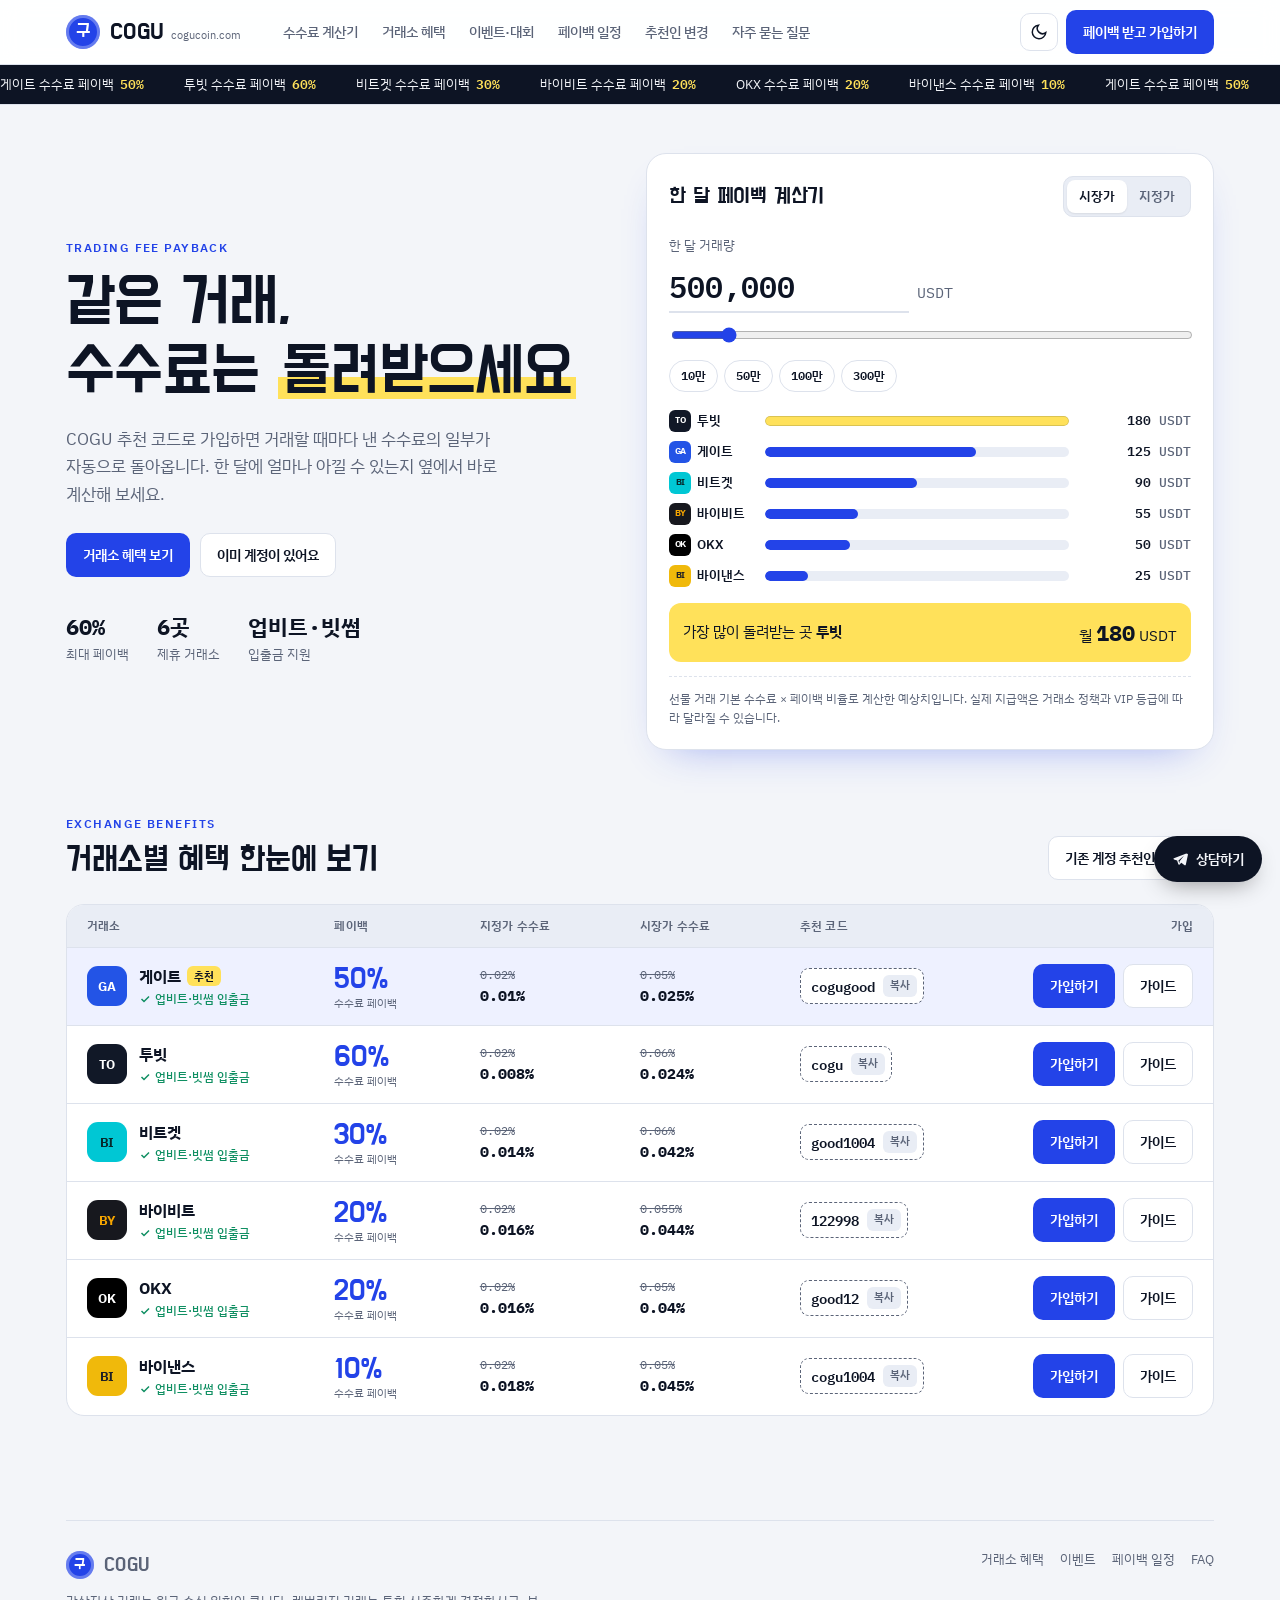
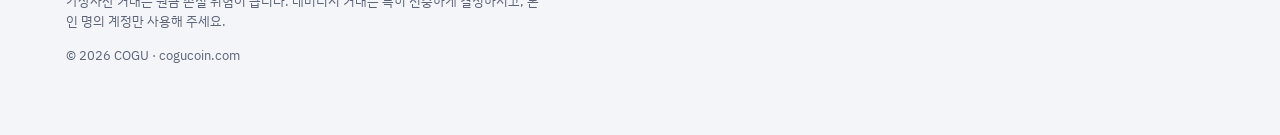
==== commit 606e804b: "이벤트·추천인 변경·FAQ/상담을 각각 /event, /referral-change, /support 페이지로 분리 - 거래소 표 아래 수수료 안내 문구 삭제 - 공통 기능은 co" ====
--- a/index.html
+++ b/index.html
@@ -16,10 +16,10 @@
       <nav class="menu" aria-label="주요 메뉴">
         <a href="#calc">수수료 계산기</a>
         <a href="#exchanges">거래소 혜택</a>
-        <a href="#events">이벤트·대회</a>
+        <a href="/event">이벤트·대회</a>
         <a href="/payback">페이백 일정</a>
-        <a href="#referral">추천인 변경</a>
-        <a href="#faq">자주 묻는 질문</a>
+        <a href="/referral-change">추천인 변경</a>
+        <a href="/support">자주 묻는 질문</a>
       </nav>
       <div class="nav-right">
         <button class="icon-btn" id="themeBtn" aria-label="화면 테마 바꾸기">
@@ -32,8 +32,8 @@
       </div>
     </div>
     <nav class="mobile-menu" id="mobileMenu" aria-label="모바일 메뉴">
-      <a href="#calc">수수료 계산기</a><a href="#exchanges">거래소 혜택</a><a href="#events">이벤트·대회</a>
-      <a href="/payback">페이백 일정</a><a href="#referral">추천인 변경</a><a href="#faq">자주 묻는 질문</a>
+      <a href="#calc">수수료 계산기</a><a href="#exchanges">거래소 혜택</a><a href="/event">이벤트·대회</a>
+      <a href="/payback">페이백 일정</a><a href="/referral-change">추천인 변경</a><a href="/support">자주 묻는 질문</a>
     </nav>
   </div>
 </header>
@@ -49,7 +49,7 @@
         <p class="lead">COGU 추천 코드로 가입하면 거래할 때마다 낸 수수료의 일부가 자동으로 돌아옵니다. 한 달에 얼마나 아낄 수 있는지 옆에서 바로 계산해 보세요.</p>
         <div class="hero-actions">
           <a class="btn btn-primary" href="#exchanges">거래소 혜택 보기</a>
-          <a class="btn btn-ghost" href="#referral">이미 계정이 있어요</a>
+          <a class="btn btn-ghost" href="/referral-change">이미 계정이 있어요</a>
         </div>
         <div class="hero-facts">
           <div><b id="factMax">70%</b><span>최대 페이백</span></div>
@@ -94,7 +94,7 @@
           <div class="eyebrow">EXCHANGE BENEFITS</div>
           <h2 style="margin-top:8px">거래소별 혜택 한눈에 보기</h2>
         </div>
-        <a class="btn btn-ghost" href="#referral">기존 계정 추천인 변경 →</a>
+        <a class="btn btn-ghost" href="/referral-change">기존 계정 추천인 변경 →</a>
       </div>
       <div class="xtable" role="table" aria-label="거래소 혜택 비교">
         <div class="xrow head" role="row">
@@ -102,65 +102,9 @@
         </div>
         <div id="xrows"></div>
       </div>
-      <p class="table-note">선물(USDT-M) 기본 수수료 기준이며, 취소선은 원래 수수료, 굵은 숫자는 페이백을 반영한 실질 수수료입니다.</p>
     </div>
   </section>
 
-  <section class="sec" id="events" style="background:var(--sunk);border-block:1px solid var(--line)">
-    <div class="wrap">
-      <div class="sec-head">
-        <div>
-          <div class="eyebrow">EVENTS &amp; COMPETITIONS</div>
-          <h2 style="margin-top:8px">이번 달 이벤트·대회</h2>
-          <p>신규 가입 혜택과 거래 대회를 거래소별로 모았습니다. 기간이 끝난 이벤트는 자동으로 빠집니다.</p>
-        </div>
-        <span class="chip">11월 업데이트</span>
-      </div>
-      <div class="filters" id="filters" role="group" aria-label="이벤트 필터"></div>
-      <div class="events" id="eventList"></div>
-    </div>
-  </section>
-
-  <section class="sec">
-    <div class="wrap">
-      <div class="panel" id="referral">
-        <div class="eyebrow">ALREADY HAVE AN ACCOUNT?</div>
-        <h2 style="margin-top:8px">기존 계정도 추천인 변경 가능</h2>
-        <p style="color:var(--muted);margin:6px 0 0;font-size:14px">거래소마다 방법이 다릅니다. 사용 중인 거래소를 골라 주세요.</p>
-        <div class="xtabs" id="refTabs" role="group" aria-label="거래소 선택"></div>
-        <ol class="steps" id="refSteps"></ol>
-        <p class="warn">추천인 변경 가능 여부와 조건은 거래소 정책에 따릅니다. 진행이 어렵다면 상담 채널로 문의해 주세요.</p>
-      </div>
-    </div>
-  </section>
-
-  <section class="sec" id="faq" style="padding-top:0">
-    <div class="wrap">
-      <div class="sec-head"><div><div class="eyebrow">FAQ</div><h2 style="margin-top:8px">자주 묻는 질문</h2></div></div>
-      <div class="faq">
-        <details open><summary>페이백이 뭔가요?</summary><p>거래소는 추천 코드로 가입한 회원의 수수료 일부를 추천인에게 지급합니다. COGU는 그 몫을 회원님께 다시 돌려드립니다. 거래 조건은 그대로이고 수수료 부담만 줄어듭니다.</p></details>
-        <details><summary>정말 안전한가요?</summary><p>모든 혜택은 각 거래소의 공식 파트너 프로그램을 통해 지급됩니다. COGU는 회원님의 계정, 비밀번호, 자산에 접근하지 않으며, 그런 정보를 요청하지도 않습니다.</p></details>
-        <details><summary>페이백은 어디로 들어오나요?</summary><p>가입한 거래소 계정의 지갑으로 직접 들어옵니다. 지급 주기는 <a href="/payback">페이백 일정</a> 페이지에서 확인해 주세요.</p></details>
-        <details><summary>이미 다른 추천인으로 가입했어요.</summary><p>일부 거래소는 고객센터를 통한 추천인 변경을 지원합니다. 추천인 변경 안내에서 거래소를 선택해 방법을 확인해 주세요.</p></details>
-        <details><summary>가입할 때 주의할 점이 있나요?</summary><p>반드시 본인 명의 정보로 가입하고 본인 인증(KYC)을 완료해 주세요. 타인 명의 계정은 페이백 지급이 제한되고 계정이 정지될 수 있습니다.</p></details>
-      </div>
-    </div>
-  </section>
-
-  <section class="sec" style="padding-top:0">
-    <div class="wrap">
-      <div class="contact">
-        <div>
-          <h2>궁금한 건 1:1로 물어보세요</h2>
-          <p>가입, 본인 인증, 페이백 확인까지 텔레그램으로 바로 도와드립니다.</p>
-        </div>
-        <div class="links">
-          <a href="https://t.me/cogucoin" target="_blank" rel="noopener">텔레그램 상담</a>
-          <a href="https://www.youtube.com/@cogucoin" target="_blank" rel="noopener">유튜브</a>
-        </div>
-      </div>
-    </div>
-  </section>
 </main>
 
 <footer>
@@ -172,7 +116,7 @@
         <p>© 2026 COGU · cogucoin.com</p>
       </div>
       <nav aria-label="하단 메뉴">
-        <a href="#exchanges">거래소 혜택</a><a href="#events">이벤트</a><a href="/payback">페이백 일정</a><a href="#faq">FAQ</a>
+        <a href="#exchanges">거래소 혜택</a><a href="/event">이벤트</a><a href="/payback">페이백 일정</a><a href="/support">FAQ</a>
       </nav>
     </div>
   </div>
@@ -185,16 +129,8 @@
 <div class="toast" id="toast" hidden></div>
 
 <script src="/data.js"></script>
+<script src="/common.js"></script>
 <script>
-
-
-const $ = s => document.querySelector(s);
-const byId = Object.fromEntries(EXCHANGES.map(e => [e.id, e]));
-const mono = (e, cls="mono") => `<span class="${cls}" style="background:${e.color};color:${e.fg}">${e.name.slice(0,2).toUpperCase()}</span>`;
-const fmtPct = n => (+n.toFixed(4)).toString() + "%";
-const fmtNum = n => Math.round(n).toLocaleString("ko-KR");
-function toast(msg){const t=$("#toast");t.textContent=msg;t.hidden=false;clearTimeout(toast._t);toast._t=setTimeout(()=>t.hidden=true,1800)}
-
 /* ticker */
 const tick = EXCHANGES.map(e=>`<span>${e.ko} 수수료 페이백<b>${e.payback}%</b></span>`).join("");
 $("#ticker").innerHTML = tick + tick;
@@ -210,7 +146,7 @@
     <div class="fee mk" role="cell"><span class="lbl">지정가</span><s>${fmtPct(e.maker)}</s><b>${fmtPct(rm)}</b></div>
     <div class="fee tk" role="cell"><span class="lbl">시장가</span><s>${fmtPct(e.taker)}</s><b>${fmtPct(rt)}</b></div>
     <button class="code" role="cell" data-code="${e.code}" aria-label="${e.ko} 추천 코드 ${e.code} 복사">${e.code}<em>복사</em></button>
-    <div class="xact" role="cell"><a class="btn btn-primary" href="${e.link}" target="_blank" rel="noopener">가입하기</a><a class="btn btn-ghost" href="#referral" data-ref="${e.id}">가이드</a></div>
+    <div class="xact" role="cell"><a class="btn btn-primary" href="${e.link}" target="_blank" rel="noopener">가입하기</a><a class="btn btn-ghost" href="/referral-change?x=${e.id}">가이드</a></div>
   </div>`}).join("");
 
 document.addEventListener("click", ev => {
@@ -221,8 +157,6 @@
     try { navigator.clipboard.writeText(code).then(done).catch(()=>{selectText(c);toast("코드를 길게 눌러 복사해 주세요")}); }
     catch(_) { selectText(c); toast("코드를 길게 눌러 복사해 주세요"); }
   }
-  const g = ev.target.closest("[data-ref]");
-  if (g) setRef(g.dataset.ref);
 });
 function selectText(el){const r=document.createRange();r.selectNodeContents(el.firstChild||el);const s=getSelection();s.removeAllRanges();s.addRange(r)}
 
@@ -254,54 +188,6 @@
 }));
 renderCalc();
 
-/* events */
-const today = new Date(); today.setHours(0,0,0,0);
-const live = EVENTS.filter(ev => new Date(ev.end+"T23:59:59") >= today);
-let filt = "all";
-const used = [...new Set(live.map(e=>e.ex))];
-const fdefs = [["all","전체"],["comp","대회"],["new","신규 가입"],...used.map(id=>[id,byId[id].ko])];
-$("#filters").innerHTML = fdefs.map(([k,l])=>`<button data-f="${k}" aria-pressed="${k==="all"}">${l}</button>`).join("");
-$("#filters").addEventListener("click", e => {
-  const b = e.target.closest("button"); if(!b) return;
-  filt = b.dataset.f;
-  $("#filters").querySelectorAll("button").forEach(x=>x.setAttribute("aria-pressed", x===b));
-  renderEvents();
-});
-function dday(end){const d=Math.ceil((new Date(end+"T23:59:59")-new Date())/864e5);return d<=0?"오늘 마감":`D-${d}`}
-function renderEvents(){
-  const list = live.filter(ev => filt==="all" || ev.type===filt || ev.ex===filt);
-  $("#eventList").innerHTML = list.length ? list.map(ev => {
-    const e = byId[ev.ex];
-    return `<a class="ev" href="${ev.link}" target="_blank" rel="noopener">
-      <div class="ev-top"><span class="ev-ex">${mono(e)}${e.ko}</span><span class="ev-type ${ev.type}">${ev.type==="comp"?"거래 대회":"신규 가입"}</span></div>
-      <h3>${ev.title}</h3>
-      <div class="prize">${ev.prize}</div>
-      <dl>${ev.cond.map(([k,v])=>`<dt>${k}</dt><dd>${v}</dd>`).join("")}<dt>기간</dt><dd class="num" style="font-size:12px">${ev.start.slice(5).replace("-",".")} – ${ev.end.slice(5).replace("-",".")}</dd></dl>
-      <div style="display:flex;justify-content:space-between;align-items:center;margin-top:auto"><span class="go">자세히 보기 →</span><span class="dday">${dday(ev.end)}</span></div>
-    </a>`}).join("") : `<p style="color:var(--muted)">진행 중인 이벤트가 없습니다.</p>`;
-}
-renderEvents();
-
-/* referral change */
-$("#refTabs").innerHTML = EXCHANGES.map((e,i)=>`<button data-x="${e.id}" aria-pressed="${i===0}">${e.ko}</button>`).join("");
-function setRef(id){
-  $("#refTabs").querySelectorAll("button").forEach(b=>b.setAttribute("aria-pressed", b.dataset.x===id));
-  $("#refSteps").innerHTML = (REF_STEPS[id]||[]).map(([t,d])=>`<li><div><b>${t}</b><span>${d}</span></div></li>`).join("");
-}
-$("#refTabs").addEventListener("click", e => {const b=e.target.closest("button"); if(b) setRef(b.dataset.x)});
-setRef(EXCHANGES[0].id);
-
-/* theme + menu */
-$("#themeBtn").addEventListener("click", () => {
-  const root = document.documentElement;
-  const dark = root.dataset.theme ? root.dataset.theme==="dark" : matchMedia("(prefers-color-scheme: dark)").matches;
-  root.dataset.theme = dark ? "light" : "dark";
-});
-$("#menuBtn").addEventListener("click", () => {
-  const m = $("#mobileMenu"), open = !m.classList.contains("open");
-  m.classList.toggle("open", open); $("#menuBtn").setAttribute("aria-expanded", open);
-});
-$("#mobileMenu").addEventListener("click", e => { if (e.target.tagName==="A") { $("#mobileMenu").classList.remove("open"); $("#menuBtn").setAttribute("aria-expanded","false"); } });
 </script>
 
 </body></html>
